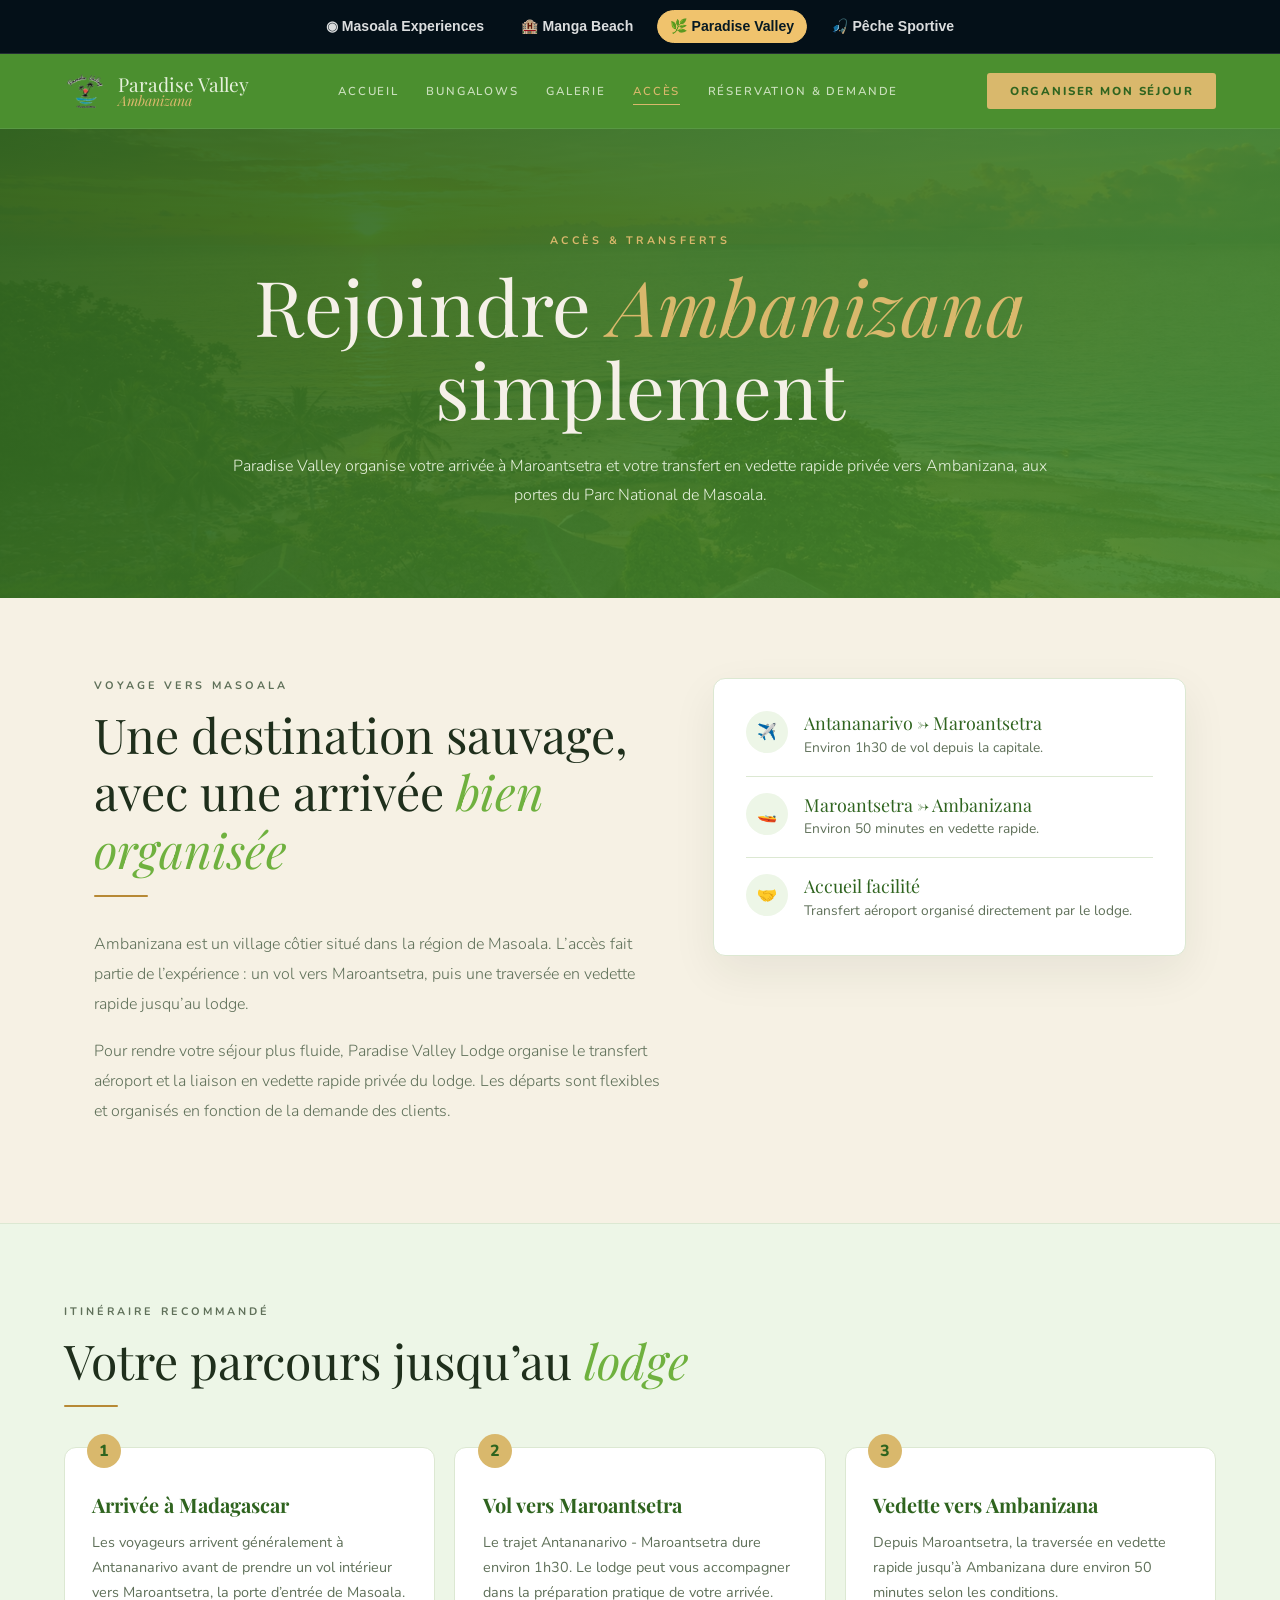
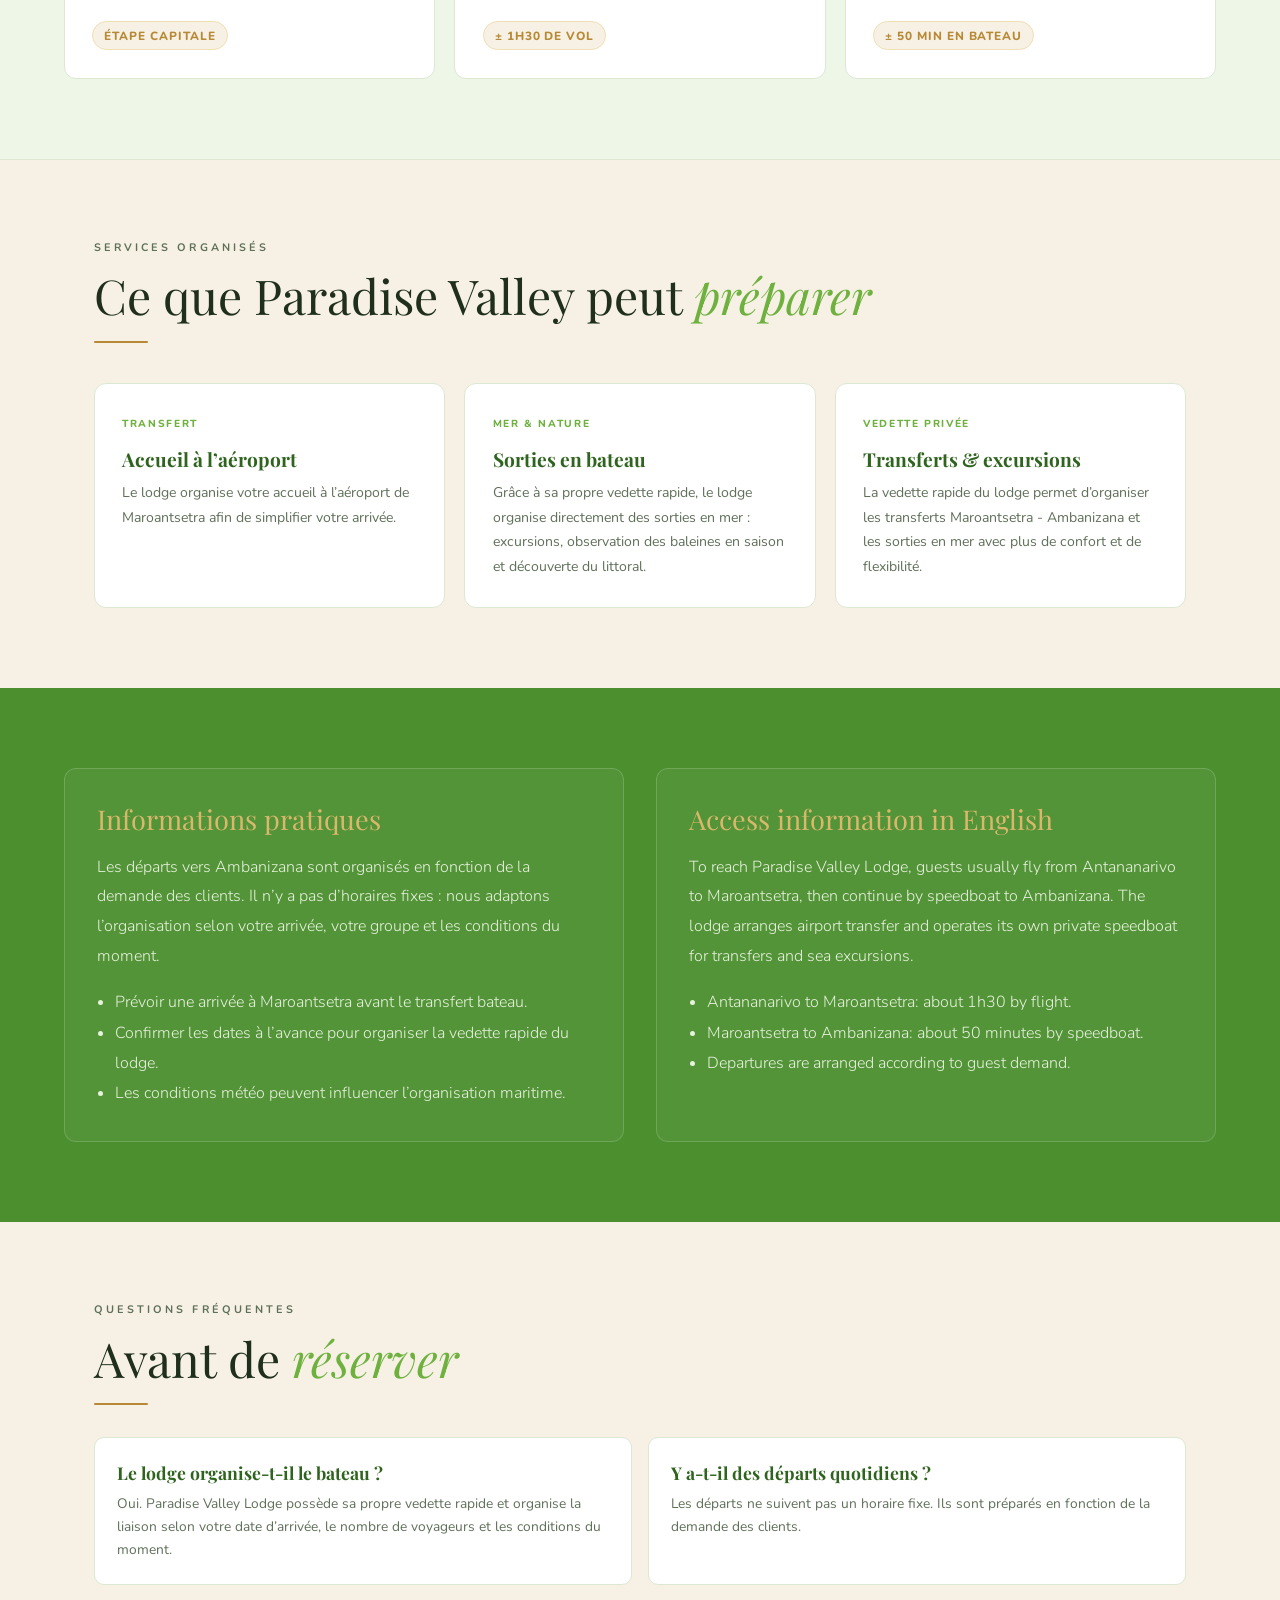
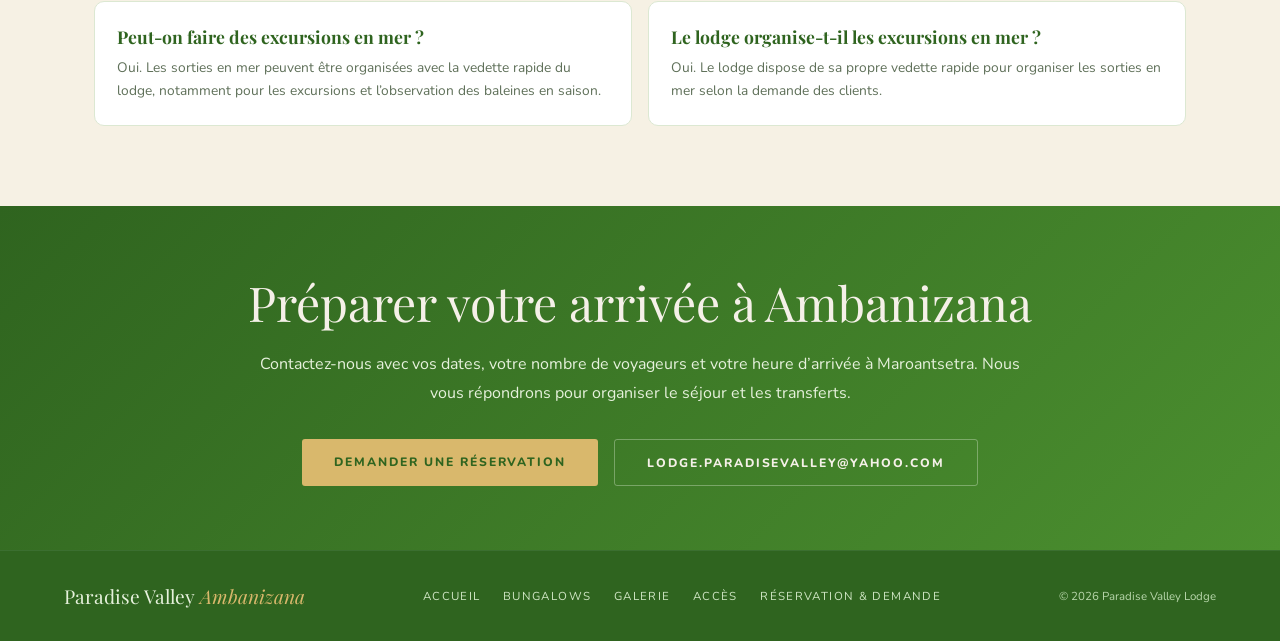
==== acces.html @ 8183e3a9 "Add files via upload" ====
<!DOCTYPE html> <html lang="fr"> <head> <meta charset="utf-8"/> <meta content="width=device-width, initial-scale=1.0" name="viewport"/> <title>Accès &amp; transferts vers Ambanizana | Paradise Valley Lodge Masoala</title> <meta content="Comment rejoindre Paradise Valley Lodge à Ambanizana : vol Antananarivo-Maroantsetra, transfert aéroport, vedette rapide vers Ambanizana, excursions en mer et conseils de voyage." name="description"/> <meta content="Ambanizana, Masoala, Maroantsetra, transfert bateau, Paradise Valley Lodge, éco-lodge Madagascar, accès Masoala" name="keywords"/> <meta content="Accès &amp; transferts vers Ambanizana | Paradise Valley Lodge" property="og:title"/> <meta content="Toutes les informations pratiques pour rejoindre notre éco-lodge premium à Ambanizana, au cœur de la région de Masoala." property="og:description"/> <meta content="website" property="og:type"/> <link href="https://paradise-valley-lodge.vercel.app/acces.html" rel="canonical"/> <link href="https://fonts.googleapis.com/css2?family=Playfair+Display:ital,wght@0,400;0,700;1,400&amp;family=Nunito:wght@300;400;600;700&amp;display=swap" rel="stylesheet"/> <style>*,*::before,*::after{margin:0;padding:0;box-sizing:border-box}:root{--ocean:#4b8f2f;--ocean-mid:#6fb13f;--ocean-light:#e6f1dc;--ocean-dark:#2f641f;--sand:#d9b86c;--sand-light:#f6f1e4;--sand-dark:#b78935;--white:#fff;--text:#1f2f1c;--muted:#5f7059;--border:#dce8d2;--light:#edf6e7;--leaf:#73a843}html{scroll-behavior:smooth}body{font-family:'Nunito',sans-serif;background:var(--sand-light);color:var(--text);overflow-x:hidden}a{text-decoration:none;color:inherit}nav{position:sticky;top:0;z-index:100;display:flex;justify-content:space-between;align-items:center;padding:1rem 4rem;background:var(--ocean);border-bottom:1px solid rgba(200,232,240,.1)}.nav-logo{display:flex;align-items:center;gap:.75rem;color:var(--ocean-light)}.nav-logo-mark{width:42px;height:42px;object-fit:contain}.nav-logo-text{display:flex;flex-direction:column;line-height:1.05}.nav-logo-text strong{font-family:'Playfair Display',serif;font-size:1.2rem;font-weight:400}.nav-logo-text span{font-family:'Playfair Display',serif;font-style:italic;font-size:.88rem;color:var(--sand)}.nav-links{display:flex;gap:1.7rem;font-size:.72rem;font-weight:600;letter-spacing:.16em;text-transform:uppercase}.nav-links a{position:relative;padding:.5rem 0;color:rgba(230,241,220,.82);transition:color .2s}.nav-links a::after{content:'';position:absolute;left:0;right:0;bottom:.1rem;height:1px;background:var(--sand);transform:scaleX(0);transition:transform .25s}.nav-links a:hover,.nav-links a.active{color:var(--sand)}.nav-links a:hover::after,.nav-links a.active::after{transform:scaleX(1)}.nav-cta{background:var(--sand);color:var(--ocean-dark);padding:.65rem 1.4rem;font-size:.72rem;letter-spacing:.16em;text-transform:uppercase;font-weight:800;border-radius:3px}.hamburger{display:none;background:none;border:0;width:34px;height:30px;flex-direction:column;justify-content:center;gap:6px;cursor:pointer}.hamburger span{display:block;height:2px;background:var(--sand);border-radius:2px}.mobile-menu{display:none;position:fixed;top:70px;left:0;right:0;background:var(--ocean-dark);z-index:90;padding:1.3rem 1.5rem;border-bottom:1px solid rgba(255,255,255,.1)}.mobile-menu a{display:block;color:var(--ocean-light);padding:.75rem 0;text-transform:uppercase;letter-spacing:.16em;font-size:.75rem}.mobile-menu.open{display:block}.mob-cta{width:100%;background:var(--sand);color:var(--ocean-dark);border:0;padding:.9rem;font-weight:800;text-transform:uppercase;letter-spacing:.16em;margin-top:.5rem}.page-header{background:linear-gradient(135deg,rgba(47,100,31,.95),rgba(75,143,47,.88)),url('assets/images/hero-ambanizana.png') center/cover;padding:6.5rem 4rem 5.5rem;text-align:center;position:relative}.ph-label{font-size:.68rem;letter-spacing:.3em;text-transform:uppercase;color:var(--sand);margin-bottom:1rem;font-weight:700}.ph-title{font-family:'Playfair Display',serif;font-size:clamp(2.6rem,6vw,4.8rem);font-weight:400;color:#f5f0e8;line-height:1.08}.ph-title em{font-style:italic;color:var(--sand)}.ph-sub{max-width:820px;margin:1.4rem auto 0;color:var(--ocean-light);line-height:1.8;font-size:1rem;font-weight:300}.section{padding:5rem 4rem;max-width:1220px;margin:0 auto}.intro-grid{display:grid;grid-template-columns:1.1fr .9fr;gap:2.5rem;align-items:start}.section-label{font-size:.68rem;letter-spacing:.28em;text-transform:uppercase;color:var(--muted);margin-bottom:.8rem;font-weight:700}.section-title{font-family:'Playfair Display',serif;font-size:clamp(2rem,4vw,3rem);font-weight:400;line-height:1.2;margin-bottom:1rem}.section-title em{font-style:italic;color:var(--ocean-mid)}.sand-line{width:54px;height:2px;background:var(--sand-dark);margin:0 0 2rem;border-radius:1px}.lead{font-size:1rem;line-height:1.9;color:var(--muted);font-weight:300;margin-bottom:1rem}.highlight-card{background:#fff;border:1px solid var(--border);border-radius:12px;padding:2rem;box-shadow:0 16px 45px rgba(31,47,28,.07)}.quick-list{display:grid;gap:1rem}.quick-item{display:flex;gap:1rem;align-items:flex-start;border-bottom:1px solid var(--border);padding-bottom:1rem}.quick-item:last-child{border-bottom:0;padding-bottom:0}.quick-icon{width:42px;height:42px;border-radius:50%;background:var(--light);display:flex;align-items:center;justify-content:center;flex-shrink:0}.quick-title{font-family:'Playfair Display',serif;font-size:1.12rem;color:var(--ocean-dark);margin-bottom:.18rem}.quick-text{font-size:.86rem;color:var(--muted);line-height:1.65}.journey{background:var(--light);border-top:1px solid var(--border);border-bottom:1px solid var(--border);max-width:none}.journey-inner{max-width:1220px;margin:0 auto}.steps{display:grid;grid-template-columns:repeat(3,1fr);gap:1.2rem;margin-top:2.5rem}.step-card{background:#fff;border:1px solid var(--border);border-radius:12px;padding:1.7rem;position:relative}.step-num{position:absolute;top:-14px;left:1.4rem;background:var(--sand);color:var(--ocean-dark);width:34px;height:34px;border-radius:50%;display:flex;align-items:center;justify-content:center;font-weight:800}.step-card h3{font-family:'Playfair Display',serif;color:var(--ocean-dark);font-size:1.25rem;margin:1rem 0 .7rem}.step-card p{color:var(--muted);font-size:.9rem;line-height:1.75}.duration{display:inline-block;margin-top:1rem;background:var(--sand-light);border:1px solid var(--gold-soft,#f0dfb2);color:var(--sand-dark);padding:.35rem .7rem;border-radius:999px;font-weight:800;font-size:.74rem;text-transform:uppercase;letter-spacing:.08em}.service-grid{display:grid;grid-template-columns:repeat(3,1fr);gap:1.2rem;margin-top:2.5rem}.service-card{background:#fff;border:1px solid var(--border);border-radius:12px;padding:1.7rem}.service-card h3{font-family:'Playfair Display',serif;color:var(--ocean-dark);font-size:1.2rem;margin-bottom:.6rem}.service-card p{font-size:.88rem;color:var(--muted);line-height:1.75}.tag{display:inline-block;margin-bottom:.9rem;font-size:.64rem;letter-spacing:.16em;text-transform:uppercase;color:var(--ocean-mid);font-weight:800}.bilingual{background:var(--ocean);color:#f5f0e8;max-width:none}.bilingual-inner{max-width:1220px;margin:0 auto;display:grid;grid-template-columns:1fr 1fr;gap:2rem}.lang-card{border:1px solid rgba(230,241,220,.18);background:rgba(255,255,255,.05);border-radius:12px;padding:2rem}.lang-card h2{font-family:'Playfair Display',serif;font-size:1.7rem;font-weight:400;margin-bottom:1rem;color:var(--sand)}.lang-card p{color:var(--ocean-light);line-height:1.85;margin-bottom:1rem;font-weight:300}.lang-card ul{padding-left:1.1rem;color:var(--ocean-light);line-height:1.9;font-weight:300}.faq{display:grid;grid-template-columns:1fr 1fr;gap:1rem;margin-top:2rem}.faq-item{background:#fff;border:1px solid var(--border);border-radius:10px;padding:1.4rem}.faq-item h3{font-family:'Playfair Display',serif;color:var(--ocean-dark);font-size:1.1rem;margin-bottom:.5rem}.faq-item p{font-size:.86rem;color:var(--muted);line-height:1.7}.cta-strip{background:linear-gradient(135deg,var(--ocean-dark),var(--ocean));padding:4rem;text-align:center;color:#f5f0e8}.cta-title{font-family:'Playfair Display',serif;font-size:clamp(2rem,4vw,3rem);font-weight:400;margin-bottom:1rem}.cta-text{max-width:760px;margin:0 auto 2rem;color:var(--ocean-light);line-height:1.8}.cta-actions{display:flex;justify-content:center;gap:1rem;flex-wrap:wrap}.btn-primary{display:inline-block;background:var(--sand);color:var(--ocean-dark);padding:.9rem 2rem;border-radius:3px;text-transform:uppercase;letter-spacing:.16em;font-size:.76rem;font-weight:800}.btn-outline{display:inline-block;border:1px solid rgba(230,241,220,.35);color:#f5f0e8;padding:.9rem 2rem;border-radius:3px;text-transform:uppercase;letter-spacing:.16em;font-size:.76rem;font-weight:800}.btn-outline:hover{border-color:var(--sand);color:var(--sand)}footer{background:var(--ocean-dark);color:#f5f0e8;padding:2rem 4rem;display:flex;justify-content:space-between;align-items:center;flex-wrap:wrap;gap:1rem;border-top:1px solid rgba(200,232,240,.08)}.ft-logo{font-family:'Playfair Display',serif;font-size:1.2rem;color:var(--ocean-light)}.ft-logo span{font-style:italic;color:var(--sand)}.ft-links{display:flex;gap:1.4rem;font-size:.72rem;letter-spacing:.12em;text-transform:uppercase;flex-wrap:wrap}.ft-links a{color:#d0e6c4;transition:color .2s}.ft-links a:hover{color:var(--sand)}.ft-copy{font-size:.72rem;color:#b9d7ac}@media(max-width:950px){nav{padding:1rem 1.5rem}.nav-links,.nav-cta{display:none}.hamburger{display:flex}.section{padding:3.5rem 1.5rem}.intro-grid,.steps,.service-grid,.bilingual-inner,.faq{grid-template-columns:1fr}.page-header{padding:4.5rem 1.5rem}.cta-strip{padding:3rem 1.5rem}footer{padding:2rem 1.5rem}.ft-links{gap:1rem}}.ecosystem-nav{position:relative;z-index:9999;display:flex;justify-content:center;align-items:center;gap:.65rem;flex-wrap:wrap;padding:.62rem 1rem;background:#041018;color:#fff;font-family:Arial,sans-serif;font-size:.88rem;line-height:1.2;border-bottom:1px solid rgba(255,255,255,.12)}.ecosystem-nav a{display:inline-flex;align-items:center;gap:.35rem;padding:.45rem .75rem;border-radius:999px;color:rgba(255,255,255,.86);text-decoration:none;font-weight:800;border:1px solid transparent;transition:.2s}.ecosystem-nav a:hover{background:rgba(255,255,255,.10);color:#fff}.ecosystem-nav a.active{background:#f0c36d;color:#061923;border-color:#f0c36d}@media(max-width:720px){.ecosystem-nav{justify-content:flex-start;overflow-x:auto;flex-wrap:nowrap;padding:.58rem .8rem}.ecosystem-nav a{white-space:nowrap;font-size:.82rem}}html{scroll-padding-top:0!important}body{padding-top:0!important}nav{top:0!important}.mobile-menu{top:0!important}</style> <!-- Google tag (gtag.js) -->
<script async src="https://www.googletagmanager.com/gtag/js?id=G-XXXXXXXXXX"></script>
<script>window.dataLayer=window.dataLayer||[];function gtag(){dataLayer.push(arguments);}gtag('js',new Date());gtag('config','G-XXXXXXXXXX');</script>
</head> <body> <div class="ecosystem-nav" aria-label="Navigation écosystème Masoala"> <a href="https://masoala-experiences.vercel.app/">◉ Masoala Experiences</a> <a href="https://manga-beach-hotel.vercel.app/">🏨 Manga Beach</a> <a href="https://paradise-valley-lodge.vercel.app/" class="active">🌿 Paradise Valley</a> <a href="https://peche-sportive-masoala.vercel.app/">🎣 Pêche Sportive</a> </div> <nav> <a aria-label="Paradise Valley accueil" class="nav-logo" href="index.html"><img alt="Logo Paradise Valley" class="nav-logo-mark" src="assets/paradise-valley-logo.png"/><span class="nav-logo-text"><strong>Paradise Valley</strong><span>Ambanizana</span></span></a> <div aria-label="Navigation principale" class="nav-links"> <a href="index.html">Accueil</a> <a href="chambres.html">Bungalows</a> <a href="galerie.html">Galerie</a> <a class="active" href="acces.html">Accès</a> <a href="reservation.html">Réservation &amp; Demande</a> </div> <a class="nav-cta" href="reservation.html">Organiser mon séjour</a> <button aria-expanded="false" aria-label="Menu" class="hamburger" id="hamburger"><span></span><span></span><span></span></button> </nav> <div class="mobile-menu" id="mobile-menu"> <a href="index.html">Accueil</a> <a href="chambres.html">Bungalows</a> <a href="galerie.html">Galerie</a> <a href="acces.html">Accès</a> <a href="reservation.html">Réservation &amp; Demande</a> <a href="reservation.html"><button class="mob-cta">Organiser mon séjour</button></a> </div> <header class="page-header"> <div class="ph-label">Accès &amp; transferts</div> <h1 class="ph-title">Rejoindre <em>Ambanizana</em><br/>simplement</h1> <p class="ph-sub">Paradise Valley organise votre arrivée à Maroantsetra et votre transfert en vedette rapide privée vers Ambanizana, aux portes du Parc National de Masoala.</p> </header> <section class="section"> <div class="intro-grid"> <div> <div class="section-label">Voyage vers Masoala</div> <h2 class="section-title">Une destination sauvage, avec une arrivée <em>bien organisée</em></h2> <div class="sand-line"></div> <p class="lead">Ambanizana est un village côtier situé dans la région de Masoala. L’accès fait partie de l’expérience : un vol vers Maroantsetra, puis une traversée en vedette rapide jusqu’au lodge.</p> <p class="lead">Pour rendre votre séjour plus fluide, Paradise Valley Lodge organise le transfert aéroport et la liaison en vedette rapide privée du lodge. Les départs sont flexibles et organisés en fonction de la demande des clients.</p> </div> <aside class="highlight-card"> <div class="quick-list"> <div class="quick-item"><div class="quick-icon">✈️</div><div><div class="quick-title">Antananarivo → Maroantsetra</div><div class="quick-text">Environ 1h30 de vol depuis la capitale.</div></div></div> <div class="quick-item"><div class="quick-icon">🚤</div><div><div class="quick-title">Maroantsetra → Ambanizana</div><div class="quick-text">Environ 50 minutes en vedette rapide.</div></div></div> <div class="quick-item"><div class="quick-icon">🤝</div><div><div class="quick-title">Accueil facilité</div><div class="quick-text">Transfert aéroport organisé directement par le lodge.</div></div></div> </div> </aside> </div> </section> <section class="section journey"> <div class="journey-inner"> <div class="section-label">Itinéraire recommandé</div> <h2 class="section-title">Votre parcours jusqu’au <em>lodge</em></h2> <div class="sand-line"></div> <div class="steps"> <article class="step-card"><div class="step-num">1</div><h3>Arrivée à Madagascar</h3><p>Les voyageurs arrivent généralement à Antananarivo avant de prendre un vol intérieur vers Maroantsetra, la porte d’entrée de Masoala.</p><span class="duration">Étape capitale</span></article> <article class="step-card"><div class="step-num">2</div><h3>Vol vers Maroantsetra</h3><p>Le trajet Antananarivo - Maroantsetra dure environ 1h30. Le lodge peut vous accompagner dans la préparation pratique de votre arrivée.</p><span class="duration">± 1h30 de vol</span></article> <article class="step-card"><div class="step-num">3</div><h3>Vedette vers Ambanizana</h3><p>Depuis Maroantsetra, la traversée en vedette rapide jusqu’à Ambanizana dure environ 50 minutes selon les conditions.</p><span class="duration">± 50 min en bateau</span></article> </div> </div> </section> <section class="section"> <div class="section-label">Services organisés</div> <h2 class="section-title">Ce que Paradise Valley peut <em>préparer</em></h2> <div class="sand-line"></div> <div class="service-grid"> <article class="service-card"><span class="tag">Transfert</span><h3>Accueil à l’aéroport</h3><p>Le lodge organise votre accueil à l’aéroport de Maroantsetra afin de simplifier votre arrivée.</p></article> <article class="service-card"><span class="tag">Mer &amp; nature</span><h3>Sorties en bateau</h3><p>Grâce à sa propre vedette rapide, le lodge organise directement des sorties en mer : excursions, observation des baleines en saison et découverte du littoral.</p></article> <article class="service-card"><span class="tag">Vedette privée</span><h3>Transferts &amp; excursions</h3><p>La vedette rapide du lodge permet d’organiser les transferts Maroantsetra - Ambanizana et les sorties en mer avec plus de confort et de flexibilité.</p></article> </div> </section> <section class="section bilingual"> <div class="bilingual-inner"> <div class="lang-card"> <h2>Informations pratiques</h2> <p>Les départs vers Ambanizana sont organisés en fonction de la demande des clients. Il n’y a pas d’horaires fixes : nous adaptons l’organisation selon votre arrivée, votre groupe et les conditions du moment.</p> <ul><li>Prévoir une arrivée à Maroantsetra avant le transfert bateau.</li><li>Confirmer les dates à l’avance pour organiser la vedette rapide du lodge.</li><li>Les conditions météo peuvent influencer l’organisation maritime.</li></ul> </div> <div class="lang-card" lang="en"> <h2>Access information in English</h2> <p>To reach Paradise Valley Lodge, guests usually fly from Antananarivo to Maroantsetra, then continue by speedboat to Ambanizana. The lodge arranges airport transfer and operates its own private speedboat for transfers and sea excursions.</p> <ul><li>Antananarivo to Maroantsetra: about 1h30 by flight.</li><li>Maroantsetra to Ambanizana: about 50 minutes by speedboat.</li><li>Departures are arranged according to guest demand.</li></ul> </div> </div> </section> <section class="section"> <div class="section-label">Questions fréquentes</div> <h2 class="section-title">Avant de <em>réserver</em></h2> <div class="sand-line"></div> <div class="faq"> <article class="faq-item"><h3>Le lodge organise-t-il le bateau ?</h3><p>Oui. Paradise Valley Lodge possède sa propre vedette rapide et organise la liaison selon votre date d’arrivée, le nombre de voyageurs et les conditions du moment.</p></article> <article class="faq-item"><h3>Y a-t-il des départs quotidiens ?</h3><p>Les départs ne suivent pas un horaire fixe. Ils sont préparés en fonction de la demande des clients.</p></article> <article class="faq-item"><h3>Peut-on faire des excursions en mer ?</h3><p>Oui. Les sorties en mer peuvent être organisées avec la vedette rapide du lodge, notamment pour les excursions et l’observation des baleines en saison.</p></article> <article class="faq-item"><h3>Le lodge organise-t-il les excursions en mer ?</h3><p>Oui. Le lodge dispose de sa propre vedette rapide pour organiser les sorties en mer selon la demande des clients.</p></article> </div> </section> <section class="cta-strip"> <h2 class="cta-title">Préparer votre arrivée à Ambanizana</h2> <p class="cta-text">Contactez-nous avec vos dates, votre nombre de voyageurs et votre heure d’arrivée à Maroantsetra. Nous vous répondrons pour organiser le séjour et les transferts.</p> <div class="cta-actions"><a class="btn-primary" href="reservation.html">Demander une réservation</a><a class="btn-outline" href="mailto:lodge.paradisevalley@yahoo.com">lodge.paradisevalley@yahoo.com</a></div> </section> <footer> <div class="ft-logo">Paradise Valley <span>Ambanizana</span></div> <div class="ft-links"><a href="index.html">Accueil</a><a href="chambres.html">Bungalows</a><a href="galerie.html">Galerie</a><a href="acces.html">Accès</a><a href="reservation.html">Réservation &amp; Demande</a></div> <div class="ft-copy">© 2026 Paradise Valley Lodge</div> </footer> <script>
const hamburger=document.getElementById('hamburger');
const mobileMenu=document.getElementById('mobile-menu');
if(hamburger&&mobileMenu){hamburger.addEventListener('click',()=>{mobileMenu.classList.toggle('open');hamburger.setAttribute('aria-expanded',mobileMenu.classList.contains('open'))})}
</script> </body> </html>
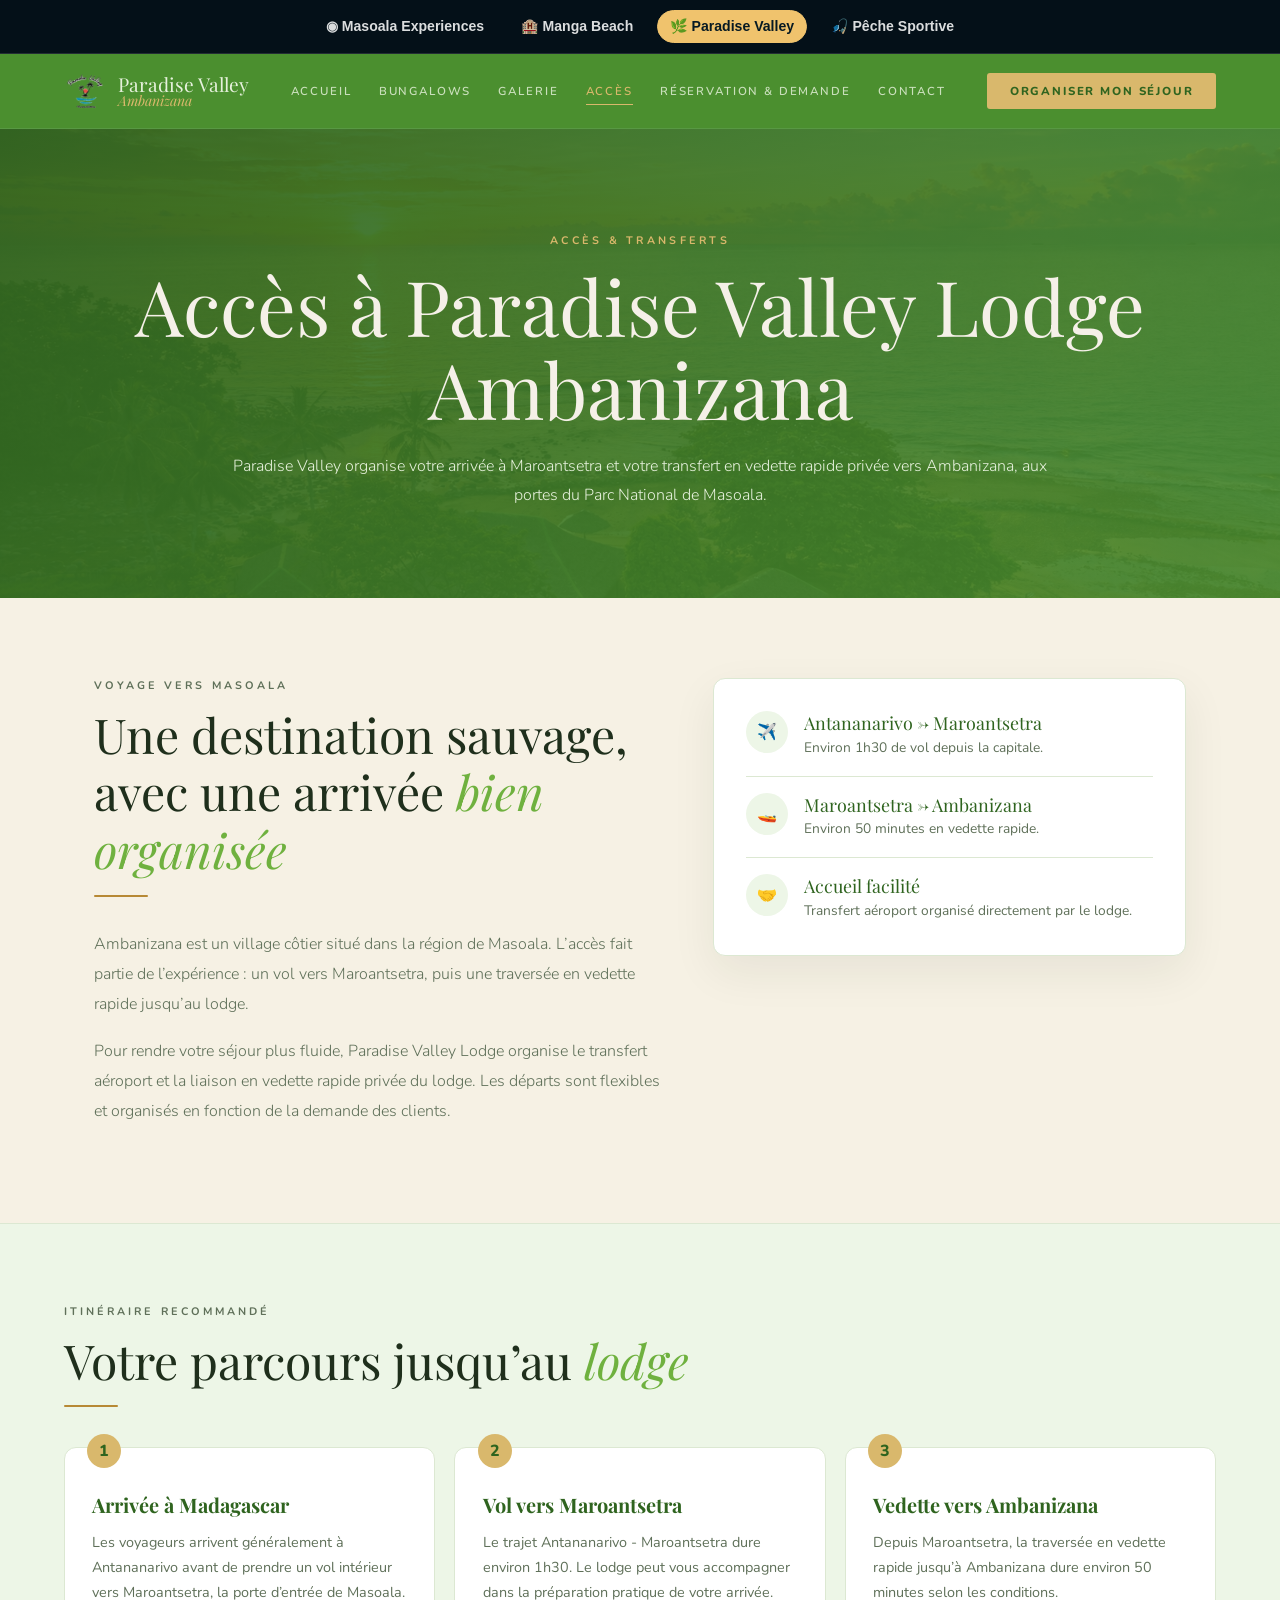
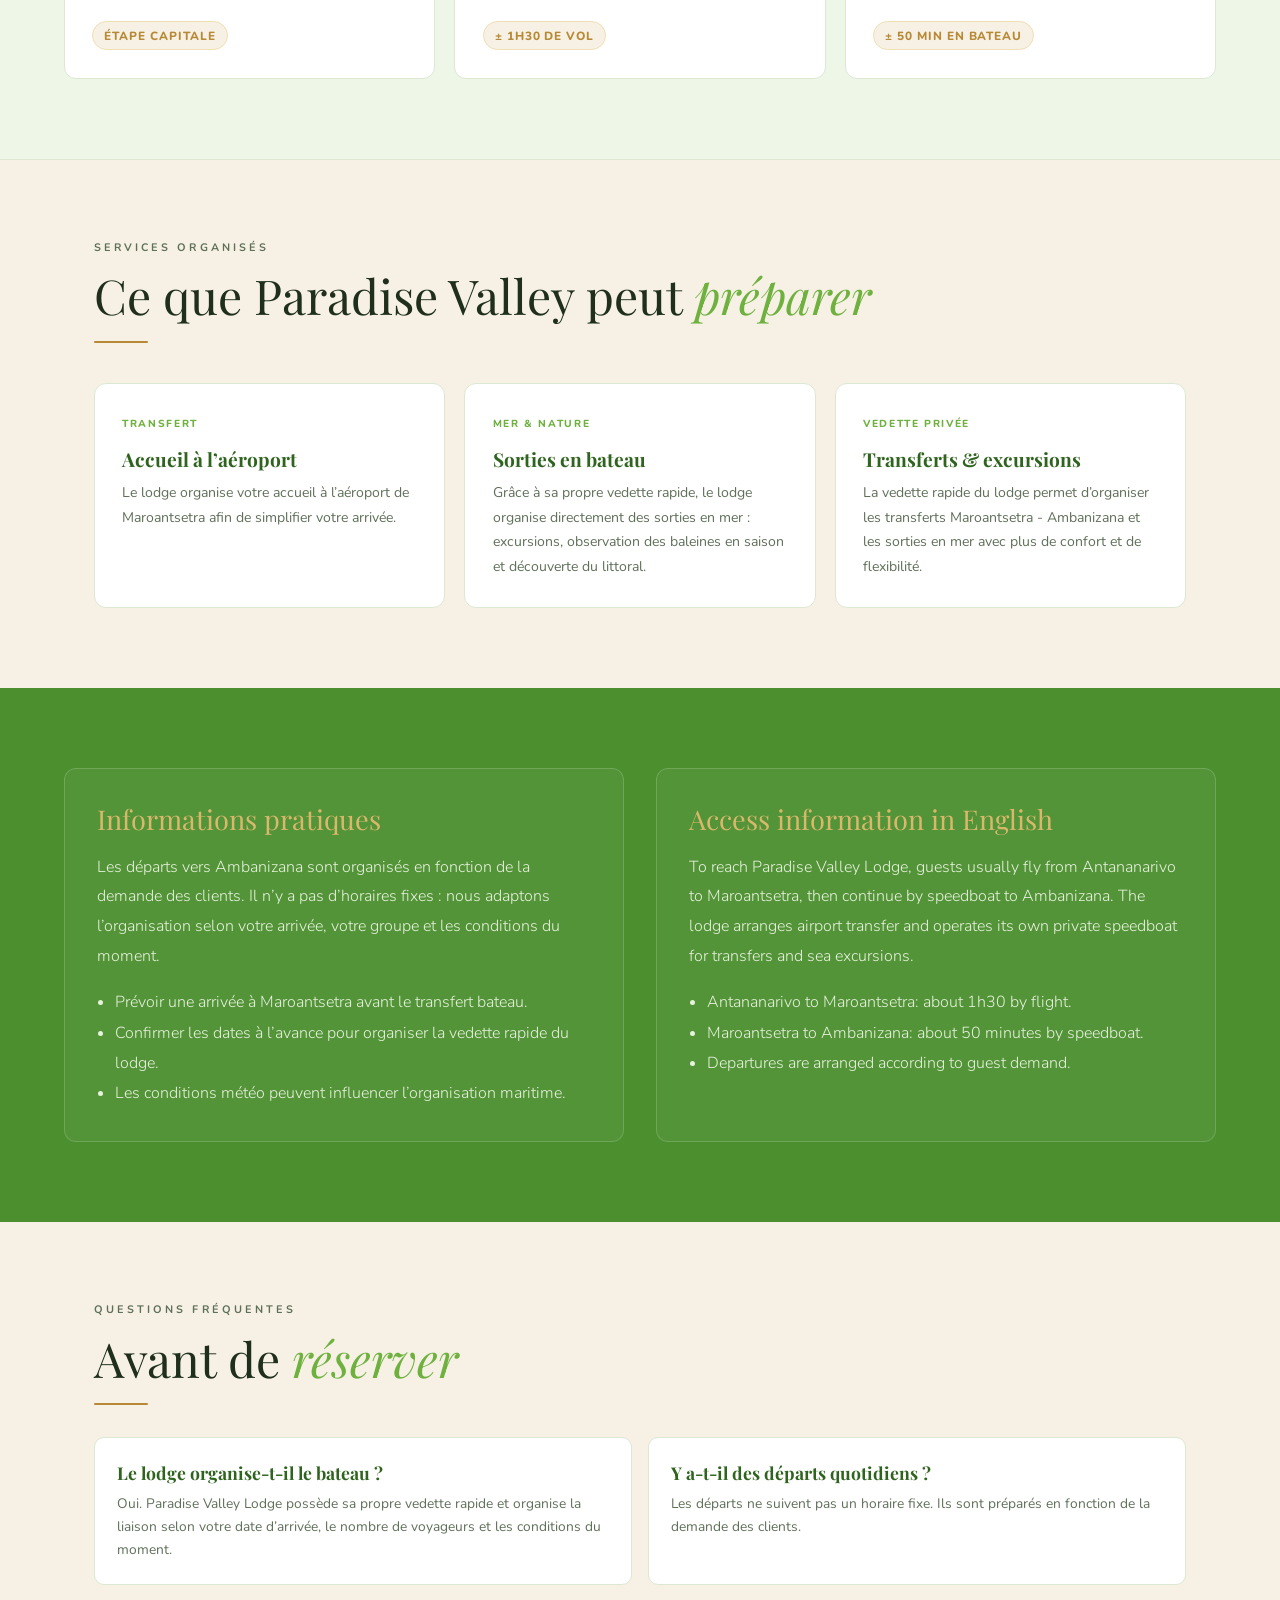
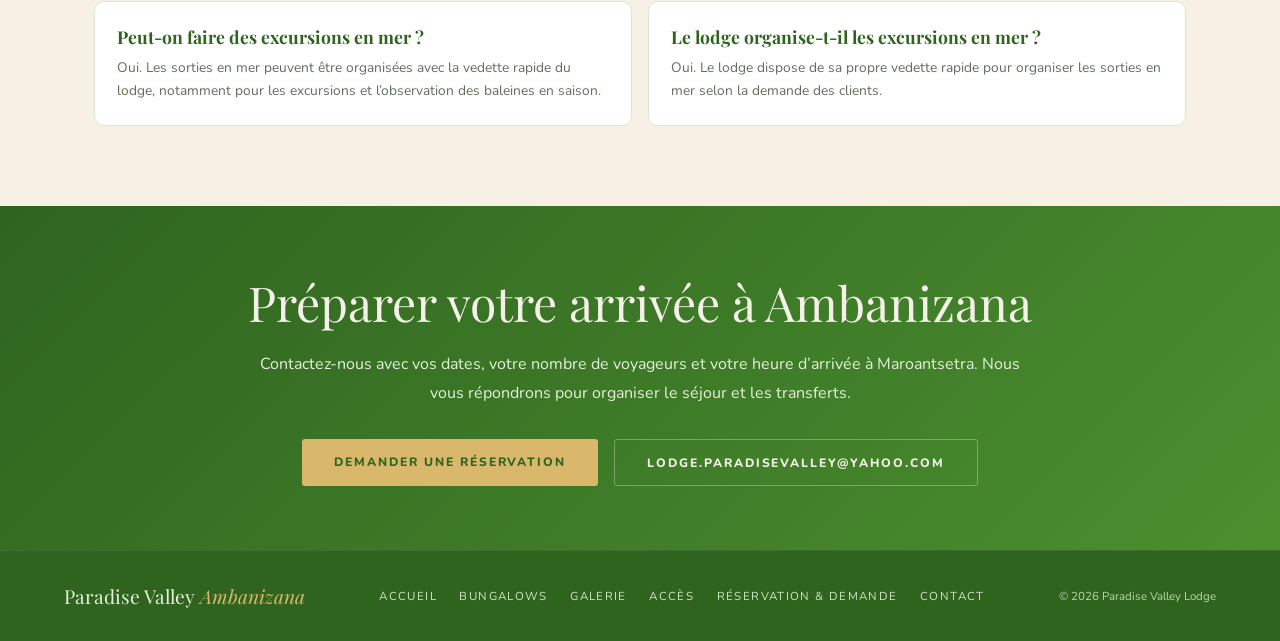
==== commit 570cbd29: "Add files via upload" ====
--- a/acces.html
+++ b/acces.html
@@ -1,7 +1,32 @@
-<!DOCTYPE html> <html lang="fr"> <head> <meta charset="utf-8"/> <meta content="width=device-width, initial-scale=1.0" name="viewport"/> <title>Accès &amp; transferts vers Ambanizana | Paradise Valley Lodge Masoala</title> <meta content="Comment rejoindre Paradise Valley Lodge à Ambanizana : vol Antananarivo-Maroantsetra, transfert aéroport, vedette rapide vers Ambanizana, excursions en mer et conseils de voyage." name="description"/> <meta content="Ambanizana, Masoala, Maroantsetra, transfert bateau, Paradise Valley Lodge, éco-lodge Madagascar, accès Masoala" name="keywords"/> <meta content="Accès &amp; transferts vers Ambanizana | Paradise Valley Lodge" property="og:title"/> <meta content="Toutes les informations pratiques pour rejoindre notre éco-lodge premium à Ambanizana, au cœur de la région de Masoala." property="og:description"/> <meta content="website" property="og:type"/> <link href="https://paradise-valley-lodge.vercel.app/acces.html" rel="canonical"/> <link href="https://fonts.googleapis.com/css2?family=Playfair+Display:ital,wght@0,400;0,700;1,400&amp;family=Nunito:wght@300;400;600;700&amp;display=swap" rel="stylesheet"/> <style>*,*::before,*::after{margin:0;padding:0;box-sizing:border-box}:root{--ocean:#4b8f2f;--ocean-mid:#6fb13f;--ocean-light:#e6f1dc;--ocean-dark:#2f641f;--sand:#d9b86c;--sand-light:#f6f1e4;--sand-dark:#b78935;--white:#fff;--text:#1f2f1c;--muted:#5f7059;--border:#dce8d2;--light:#edf6e7;--leaf:#73a843}html{scroll-behavior:smooth}body{font-family:'Nunito',sans-serif;background:var(--sand-light);color:var(--text);overflow-x:hidden}a{text-decoration:none;color:inherit}nav{position:sticky;top:0;z-index:100;display:flex;justify-content:space-between;align-items:center;padding:1rem 4rem;background:var(--ocean);border-bottom:1px solid rgba(200,232,240,.1)}.nav-logo{display:flex;align-items:center;gap:.75rem;color:var(--ocean-light)}.nav-logo-mark{width:42px;height:42px;object-fit:contain}.nav-logo-text{display:flex;flex-direction:column;line-height:1.05}.nav-logo-text strong{font-family:'Playfair Display',serif;font-size:1.2rem;font-weight:400}.nav-logo-text span{font-family:'Playfair Display',serif;font-style:italic;font-size:.88rem;color:var(--sand)}.nav-links{display:flex;gap:1.7rem;font-size:.72rem;font-weight:600;letter-spacing:.16em;text-transform:uppercase}.nav-links a{position:relative;padding:.5rem 0;color:rgba(230,241,220,.82);transition:color .2s}.nav-links a::after{content:'';position:absolute;left:0;right:0;bottom:.1rem;height:1px;background:var(--sand);transform:scaleX(0);transition:transform .25s}.nav-links a:hover,.nav-links a.active{color:var(--sand)}.nav-links a:hover::after,.nav-links a.active::after{transform:scaleX(1)}.nav-cta{background:var(--sand);color:var(--ocean-dark);padding:.65rem 1.4rem;font-size:.72rem;letter-spacing:.16em;text-transform:uppercase;font-weight:800;border-radius:3px}.hamburger{display:none;background:none;border:0;width:34px;height:30px;flex-direction:column;justify-content:center;gap:6px;cursor:pointer}.hamburger span{display:block;height:2px;background:var(--sand);border-radius:2px}.mobile-menu{display:none;position:fixed;top:70px;left:0;right:0;background:var(--ocean-dark);z-index:90;padding:1.3rem 1.5rem;border-bottom:1px solid rgba(255,255,255,.1)}.mobile-menu a{display:block;color:var(--ocean-light);padding:.75rem 0;text-transform:uppercase;letter-spacing:.16em;font-size:.75rem}.mobile-menu.open{display:block}.mob-cta{width:100%;background:var(--sand);color:var(--ocean-dark);border:0;padding:.9rem;font-weight:800;text-transform:uppercase;letter-spacing:.16em;margin-top:.5rem}.page-header{background:linear-gradient(135deg,rgba(47,100,31,.95),rgba(75,143,47,.88)),url('assets/images/hero-ambanizana.png') center/cover;padding:6.5rem 4rem 5.5rem;text-align:center;position:relative}.ph-label{font-size:.68rem;letter-spacing:.3em;text-transform:uppercase;color:var(--sand);margin-bottom:1rem;font-weight:700}.ph-title{font-family:'Playfair Display',serif;font-size:clamp(2.6rem,6vw,4.8rem);font-weight:400;color:#f5f0e8;line-height:1.08}.ph-title em{font-style:italic;color:var(--sand)}.ph-sub{max-width:820px;margin:1.4rem auto 0;color:var(--ocean-light);line-height:1.8;font-size:1rem;font-weight:300}.section{padding:5rem 4rem;max-width:1220px;margin:0 auto}.intro-grid{display:grid;grid-template-columns:1.1fr .9fr;gap:2.5rem;align-items:start}.section-label{font-size:.68rem;letter-spacing:.28em;text-transform:uppercase;color:var(--muted);margin-bottom:.8rem;font-weight:700}.section-title{font-family:'Playfair Display',serif;font-size:clamp(2rem,4vw,3rem);font-weight:400;line-height:1.2;margin-bottom:1rem}.section-title em{font-style:italic;color:var(--ocean-mid)}.sand-line{width:54px;height:2px;background:var(--sand-dark);margin:0 0 2rem;border-radius:1px}.lead{font-size:1rem;line-height:1.9;color:var(--muted);font-weight:300;margin-bottom:1rem}.highlight-card{background:#fff;border:1px solid var(--border);border-radius:12px;padding:2rem;box-shadow:0 16px 45px rgba(31,47,28,.07)}.quick-list{display:grid;gap:1rem}.quick-item{display:flex;gap:1rem;align-items:flex-start;border-bottom:1px solid var(--border);padding-bottom:1rem}.quick-item:last-child{border-bottom:0;padding-bottom:0}.quick-icon{width:42px;height:42px;border-radius:50%;background:var(--light);display:flex;align-items:center;justify-content:center;flex-shrink:0}.quick-title{font-family:'Playfair Display',serif;font-size:1.12rem;color:var(--ocean-dark);margin-bottom:.18rem}.quick-text{font-size:.86rem;color:var(--muted);line-height:1.65}.journey{background:var(--light);border-top:1px solid var(--border);border-bottom:1px solid var(--border);max-width:none}.journey-inner{max-width:1220px;margin:0 auto}.steps{display:grid;grid-template-columns:repeat(3,1fr);gap:1.2rem;margin-top:2.5rem}.step-card{background:#fff;border:1px solid var(--border);border-radius:12px;padding:1.7rem;position:relative}.step-num{position:absolute;top:-14px;left:1.4rem;background:var(--sand);color:var(--ocean-dark);width:34px;height:34px;border-radius:50%;display:flex;align-items:center;justify-content:center;font-weight:800}.step-card h3{font-family:'Playfair Display',serif;color:var(--ocean-dark);font-size:1.25rem;margin:1rem 0 .7rem}.step-card p{color:var(--muted);font-size:.9rem;line-height:1.75}.duration{display:inline-block;margin-top:1rem;background:var(--sand-light);border:1px solid var(--gold-soft,#f0dfb2);color:var(--sand-dark);padding:.35rem .7rem;border-radius:999px;font-weight:800;font-size:.74rem;text-transform:uppercase;letter-spacing:.08em}.service-grid{display:grid;grid-template-columns:repeat(3,1fr);gap:1.2rem;margin-top:2.5rem}.service-card{background:#fff;border:1px solid var(--border);border-radius:12px;padding:1.7rem}.service-card h3{font-family:'Playfair Display',serif;color:var(--ocean-dark);font-size:1.2rem;margin-bottom:.6rem}.service-card p{font-size:.88rem;color:var(--muted);line-height:1.75}.tag{display:inline-block;margin-bottom:.9rem;font-size:.64rem;letter-spacing:.16em;text-transform:uppercase;color:var(--ocean-mid);font-weight:800}.bilingual{background:var(--ocean);color:#f5f0e8;max-width:none}.bilingual-inner{max-width:1220px;margin:0 auto;display:grid;grid-template-columns:1fr 1fr;gap:2rem}.lang-card{border:1px solid rgba(230,241,220,.18);background:rgba(255,255,255,.05);border-radius:12px;padding:2rem}.lang-card h2{font-family:'Playfair Display',serif;font-size:1.7rem;font-weight:400;margin-bottom:1rem;color:var(--sand)}.lang-card p{color:var(--ocean-light);line-height:1.85;margin-bottom:1rem;font-weight:300}.lang-card ul{padding-left:1.1rem;color:var(--ocean-light);line-height:1.9;font-weight:300}.faq{display:grid;grid-template-columns:1fr 1fr;gap:1rem;margin-top:2rem}.faq-item{background:#fff;border:1px solid var(--border);border-radius:10px;padding:1.4rem}.faq-item h3{font-family:'Playfair Display',serif;color:var(--ocean-dark);font-size:1.1rem;margin-bottom:.5rem}.faq-item p{font-size:.86rem;color:var(--muted);line-height:1.7}.cta-strip{background:linear-gradient(135deg,var(--ocean-dark),var(--ocean));padding:4rem;text-align:center;color:#f5f0e8}.cta-title{font-family:'Playfair Display',serif;font-size:clamp(2rem,4vw,3rem);font-weight:400;margin-bottom:1rem}.cta-text{max-width:760px;margin:0 auto 2rem;color:var(--ocean-light);line-height:1.8}.cta-actions{display:flex;justify-content:center;gap:1rem;flex-wrap:wrap}.btn-primary{display:inline-block;background:var(--sand);color:var(--ocean-dark);padding:.9rem 2rem;border-radius:3px;text-transform:uppercase;letter-spacing:.16em;font-size:.76rem;font-weight:800}.btn-outline{display:inline-block;border:1px solid rgba(230,241,220,.35);color:#f5f0e8;padding:.9rem 2rem;border-radius:3px;text-transform:uppercase;letter-spacing:.16em;font-size:.76rem;font-weight:800}.btn-outline:hover{border-color:var(--sand);color:var(--sand)}footer{background:var(--ocean-dark);color:#f5f0e8;padding:2rem 4rem;display:flex;justify-content:space-between;align-items:center;flex-wrap:wrap;gap:1rem;border-top:1px solid rgba(200,232,240,.08)}.ft-logo{font-family:'Playfair Display',serif;font-size:1.2rem;color:var(--ocean-light)}.ft-logo span{font-style:italic;color:var(--sand)}.ft-links{display:flex;gap:1.4rem;font-size:.72rem;letter-spacing:.12em;text-transform:uppercase;flex-wrap:wrap}.ft-links a{color:#d0e6c4;transition:color .2s}.ft-links a:hover{color:var(--sand)}.ft-copy{font-size:.72rem;color:#b9d7ac}@media(max-width:950px){nav{padding:1rem 1.5rem}.nav-links,.nav-cta{display:none}.hamburger{display:flex}.section{padding:3.5rem 1.5rem}.intro-grid,.steps,.service-grid,.bilingual-inner,.faq{grid-template-columns:1fr}.page-header{padding:4.5rem 1.5rem}.cta-strip{padding:3rem 1.5rem}footer{padding:2rem 1.5rem}.ft-links{gap:1rem}}.ecosystem-nav{position:relative;z-index:9999;display:flex;justify-content:center;align-items:center;gap:.65rem;flex-wrap:wrap;padding:.62rem 1rem;background:#041018;color:#fff;font-family:Arial,sans-serif;font-size:.88rem;line-height:1.2;border-bottom:1px solid rgba(255,255,255,.12)}.ecosystem-nav a{display:inline-flex;align-items:center;gap:.35rem;padding:.45rem .75rem;border-radius:999px;color:rgba(255,255,255,.86);text-decoration:none;font-weight:800;border:1px solid transparent;transition:.2s}.ecosystem-nav a:hover{background:rgba(255,255,255,.10);color:#fff}.ecosystem-nav a.active{background:#f0c36d;color:#061923;border-color:#f0c36d}@media(max-width:720px){.ecosystem-nav{justify-content:flex-start;overflow-x:auto;flex-wrap:nowrap;padding:.58rem .8rem}.ecosystem-nav a{white-space:nowrap;font-size:.82rem}}html{scroll-padding-top:0!important}body{padding-top:0!important}nav{top:0!important}.mobile-menu{top:0!important}</style> <!-- Google tag (gtag.js) -->
-<script async src="https://www.googletagmanager.com/gtag/js?id=G-XXXXXXXXXX"></script>
+<!DOCTYPE html>
+
+<html lang="fr"> <head> <meta charset="utf-8"/> <meta content="width=device-width, initial-scale=1.0" name="viewport"/> <link href="https://fonts.googleapis.com/css2?family=Playfair+Display:ital,wght@0,400;0,700;1,400&amp;family=Nunito:wght@300;400;600;700&amp;display=swap" rel="stylesheet"/> <style>*,*::before,*::after{margin:0;padding:0;box-sizing:border-box}:root{--ocean:#4b8f2f;--ocean-mid:#6fb13f;--ocean-light:#e6f1dc;--ocean-dark:#2f641f;--sand:#d9b86c;--sand-light:#f6f1e4;--sand-dark:#b78935;--white:#fff;--text:#1f2f1c;--muted:#5f7059;--border:#dce8d2;--light:#edf6e7;--leaf:#73a843}html{scroll-behavior:smooth}body{font-family:'Nunito',sans-serif;background:var(--sand-light);color:var(--text);overflow-x:hidden}a{text-decoration:none;color:inherit}nav{position:sticky;top:0;z-index:100;display:flex;justify-content:space-between;align-items:center;padding:1rem 4rem;background:var(--ocean);border-bottom:1px solid rgba(200,232,240,.1)}.nav-logo{display:flex;align-items:center;gap:.75rem;color:var(--ocean-light)}.nav-logo-mark{width:42px;height:42px;object-fit:contain}.nav-logo-text{display:flex;flex-direction:column;line-height:1.05}.nav-logo-text strong{font-family:'Playfair Display',serif;font-size:1.2rem;font-weight:400}.nav-logo-text span{font-family:'Playfair Display',serif;font-style:italic;font-size:.88rem;color:var(--sand)}.nav-links{display:flex;gap:1.7rem;font-size:.72rem;font-weight:600;letter-spacing:.16em;text-transform:uppercase}.nav-links a{position:relative;padding:.5rem 0;color:rgba(230,241,220,.82);transition:color .2s}.nav-links a::after{content:'';position:absolute;left:0;right:0;bottom:.1rem;height:1px;background:var(--sand);transform:scaleX(0);transition:transform .25s}.nav-links a:hover,.nav-links a.active{color:var(--sand)}.nav-links a:hover::after,.nav-links a.active::after{transform:scaleX(1)}.nav-cta{background:var(--sand);color:var(--ocean-dark);padding:.65rem 1.4rem;font-size:.72rem;letter-spacing:.16em;text-transform:uppercase;font-weight:800;border-radius:3px}.hamburger{display:none;background:none;border:0;width:34px;height:30px;flex-direction:column;justify-content:center;gap:6px;cursor:pointer}.hamburger span{display:block;height:2px;background:var(--sand);border-radius:2px}.mobile-menu{display:none;position:fixed;top:70px;left:0;right:0;background:var(--ocean-dark);z-index:90;padding:1.3rem 1.5rem;border-bottom:1px solid rgba(255,255,255,.1)}.mobile-menu a{display:block;color:var(--ocean-light);padding:.75rem 0;text-transform:uppercase;letter-spacing:.16em;font-size:.75rem}.mobile-menu.open{display:block}.mob-cta{width:100%;background:var(--sand);color:var(--ocean-dark);border:0;padding:.9rem;font-weight:800;text-transform:uppercase;letter-spacing:.16em;margin-top:.5rem}.page-header{background:linear-gradient(135deg,rgba(47,100,31,.95),rgba(75,143,47,.88)),url('assets/images/hero-ambanizana.png') center/cover;padding:6.5rem 4rem 5.5rem;text-align:center;position:relative}.ph-label{font-size:.68rem;letter-spacing:.3em;text-transform:uppercase;color:var(--sand);margin-bottom:1rem;font-weight:700}.ph-title{font-family:'Playfair Display',serif;font-size:clamp(2.6rem,6vw,4.8rem);font-weight:400;color:#f5f0e8;line-height:1.08}.ph-title em{font-style:italic;color:var(--sand)}.ph-sub{max-width:820px;margin:1.4rem auto 0;color:var(--ocean-light);line-height:1.8;font-size:1rem;font-weight:300}.section{padding:5rem 4rem;max-width:1220px;margin:0 auto}.intro-grid{display:grid;grid-template-columns:1.1fr .9fr;gap:2.5rem;align-items:start}.section-label{font-size:.68rem;letter-spacing:.28em;text-transform:uppercase;color:var(--muted);margin-bottom:.8rem;font-weight:700}.section-title{font-family:'Playfair Display',serif;font-size:clamp(2rem,4vw,3rem);font-weight:400;line-height:1.2;margin-bottom:1rem}.section-title em{font-style:italic;color:var(--ocean-mid)}.sand-line{width:54px;height:2px;background:var(--sand-dark);margin:0 0 2rem;border-radius:1px}.lead{font-size:1rem;line-height:1.9;color:var(--muted);font-weight:300;margin-bottom:1rem}.highlight-card{background:#fff;border:1px solid var(--border);border-radius:12px;padding:2rem;box-shadow:0 16px 45px rgba(31,47,28,.07)}.quick-list{display:grid;gap:1rem}.quick-item{display:flex;gap:1rem;align-items:flex-start;border-bottom:1px solid var(--border);padding-bottom:1rem}.quick-item:last-child{border-bottom:0;padding-bottom:0}.quick-icon{width:42px;height:42px;border-radius:50%;background:var(--light);display:flex;align-items:center;justify-content:center;flex-shrink:0}.quick-title{font-family:'Playfair Display',serif;font-size:1.12rem;color:var(--ocean-dark);margin-bottom:.18rem}.quick-text{font-size:.86rem;color:var(--muted);line-height:1.65}.journey{background:var(--light);border-top:1px solid var(--border);border-bottom:1px solid var(--border);max-width:none}.journey-inner{max-width:1220px;margin:0 auto}.steps{display:grid;grid-template-columns:repeat(3,1fr);gap:1.2rem;margin-top:2.5rem}.step-card{background:#fff;border:1px solid var(--border);border-radius:12px;padding:1.7rem;position:relative}.step-num{position:absolute;top:-14px;left:1.4rem;background:var(--sand);color:var(--ocean-dark);width:34px;height:34px;border-radius:50%;display:flex;align-items:center;justify-content:center;font-weight:800}.step-card h3{font-family:'Playfair Display',serif;color:var(--ocean-dark);font-size:1.25rem;margin:1rem 0 .7rem}.step-card p{color:var(--muted);font-size:.9rem;line-height:1.75}.duration{display:inline-block;margin-top:1rem;background:var(--sand-light);border:1px solid var(--gold-soft,#f0dfb2);color:var(--sand-dark);padding:.35rem .7rem;border-radius:999px;font-weight:800;font-size:.74rem;text-transform:uppercase;letter-spacing:.08em}.service-grid{display:grid;grid-template-columns:repeat(3,1fr);gap:1.2rem;margin-top:2.5rem}.service-card{background:#fff;border:1px solid var(--border);border-radius:12px;padding:1.7rem}.service-card h3{font-family:'Playfair Display',serif;color:var(--ocean-dark);font-size:1.2rem;margin-bottom:.6rem}.service-card p{font-size:.88rem;color:var(--muted);line-height:1.75}.tag{display:inline-block;margin-bottom:.9rem;font-size:.64rem;letter-spacing:.16em;text-transform:uppercase;color:var(--ocean-mid);font-weight:800}.bilingual{background:var(--ocean);color:#f5f0e8;max-width:none}.bilingual-inner{max-width:1220px;margin:0 auto;display:grid;grid-template-columns:1fr 1fr;gap:2rem}.lang-card{border:1px solid rgba(230,241,220,.18);background:rgba(255,255,255,.05);border-radius:12px;padding:2rem}.lang-card h2{font-family:'Playfair Display',serif;font-size:1.7rem;font-weight:400;margin-bottom:1rem;color:var(--sand)}.lang-card p{color:var(--ocean-light);line-height:1.85;margin-bottom:1rem;font-weight:300}.lang-card ul{padding-left:1.1rem;color:var(--ocean-light);line-height:1.9;font-weight:300}.faq{display:grid;grid-template-columns:1fr 1fr;gap:1rem;margin-top:2rem}.faq-item{background:#fff;border:1px solid var(--border);border-radius:10px;padding:1.4rem}.faq-item h3{font-family:'Playfair Display',serif;color:var(--ocean-dark);font-size:1.1rem;margin-bottom:.5rem}.faq-item p{font-size:.86rem;color:var(--muted);line-height:1.7}.cta-strip{background:linear-gradient(135deg,var(--ocean-dark),var(--ocean));padding:4rem;text-align:center;color:#f5f0e8}.cta-title{font-family:'Playfair Display',serif;font-size:clamp(2rem,4vw,3rem);font-weight:400;margin-bottom:1rem}.cta-text{max-width:760px;margin:0 auto 2rem;color:var(--ocean-light);line-height:1.8}.cta-actions{display:flex;justify-content:center;gap:1rem;flex-wrap:wrap}.btn-primary{display:inline-block;background:var(--sand);color:var(--ocean-dark);padding:.9rem 2rem;border-radius:3px;text-transform:uppercase;letter-spacing:.16em;font-size:.76rem;font-weight:800}.btn-outline{display:inline-block;border:1px solid rgba(230,241,220,.35);color:#f5f0e8;padding:.9rem 2rem;border-radius:3px;text-transform:uppercase;letter-spacing:.16em;font-size:.76rem;font-weight:800}.btn-outline:hover{border-color:var(--sand);color:var(--sand)}footer{background:var(--ocean-dark);color:#f5f0e8;padding:2rem 4rem;display:flex;justify-content:space-between;align-items:center;flex-wrap:wrap;gap:1rem;border-top:1px solid rgba(200,232,240,.08)}.ft-logo{font-family:'Playfair Display',serif;font-size:1.2rem;color:var(--ocean-light)}.ft-logo span{font-style:italic;color:var(--sand)}.ft-links{display:flex;gap:1.4rem;font-size:.72rem;letter-spacing:.12em;text-transform:uppercase;flex-wrap:wrap}.ft-links a{color:#d0e6c4;transition:color .2s}.ft-links a:hover{color:var(--sand)}.ft-copy{font-size:.72rem;color:#b9d7ac}@media(max-width:950px){nav{padding:1rem 1.5rem}.nav-links,.nav-cta{display:none}.hamburger{display:flex}.section{padding:3.5rem 1.5rem}.intro-grid,.steps,.service-grid,.bilingual-inner,.faq{grid-template-columns:1fr}.page-header{padding:4.5rem 1.5rem}.cta-strip{padding:3rem 1.5rem}footer{padding:2rem 1.5rem}.ft-links{gap:1rem}}.ecosystem-nav{position:relative;z-index:9999;display:flex;justify-content:center;align-items:center;gap:.65rem;flex-wrap:wrap;padding:.62rem 1rem;background:#041018;color:#fff;font-family:Arial,sans-serif;font-size:.88rem;line-height:1.2;border-bottom:1px solid rgba(255,255,255,.12)}.ecosystem-nav a{display:inline-flex;align-items:center;gap:.35rem;padding:.45rem .75rem;border-radius:999px;color:rgba(255,255,255,.86);text-decoration:none;font-weight:800;border:1px solid transparent;transition:.2s}.ecosystem-nav a:hover{background:rgba(255,255,255,.10);color:#fff}.ecosystem-nav a.active{background:#f0c36d;color:#061923;border-color:#f0c36d}@media(max-width:720px){.ecosystem-nav{justify-content:flex-start;overflow-x:auto;flex-wrap:nowrap;padding:.58rem .8rem}.ecosystem-nav a{white-space:nowrap;font-size:.82rem}}html{scroll-padding-top:0!important}body{padding-top:0!important}nav{top:0!important}.mobile-menu{top:0!important}</style> <!-- Google tag (gtag.js) -->
+<script async="" src="https://www.googletagmanager.com/gtag/js?id=G-XXXXXXXXXX"></script>
 <script>window.dataLayer=window.dataLayer||[];function gtag(){dataLayer.push(arguments);}gtag('js',new Date());gtag('config','G-XXXXXXXXXX');</script>
-</head> <body> <div class="ecosystem-nav" aria-label="Navigation écosystème Masoala"> <a href="https://masoala-experiences.vercel.app/">◉ Masoala Experiences</a> <a href="https://manga-beach-hotel.vercel.app/">🏨 Manga Beach</a> <a href="https://paradise-valley-lodge.vercel.app/" class="active">🌿 Paradise Valley</a> <a href="https://peche-sportive-masoala.vercel.app/">🎣 Pêche Sportive</a> </div> <nav> <a aria-label="Paradise Valley accueil" class="nav-logo" href="index.html"><img alt="Logo Paradise Valley" class="nav-logo-mark" src="assets/paradise-valley-logo.png"/><span class="nav-logo-text"><strong>Paradise Valley</strong><span>Ambanizana</span></span></a> <div aria-label="Navigation principale" class="nav-links"> <a href="index.html">Accueil</a> <a href="chambres.html">Bungalows</a> <a href="galerie.html">Galerie</a> <a class="active" href="acces.html">Accès</a> <a href="reservation.html">Réservation &amp; Demande</a> </div> <a class="nav-cta" href="reservation.html">Organiser mon séjour</a> <button aria-expanded="false" aria-label="Menu" class="hamburger" id="hamburger"><span></span><span></span><span></span></button> </nav> <div class="mobile-menu" id="mobile-menu"> <a href="index.html">Accueil</a> <a href="chambres.html">Bungalows</a> <a href="galerie.html">Galerie</a> <a href="acces.html">Accès</a> <a href="reservation.html">Réservation &amp; Demande</a> <a href="reservation.html"><button class="mob-cta">Organiser mon séjour</button></a> </div> <header class="page-header"> <div class="ph-label">Accès &amp; transferts</div> <h1 class="ph-title">Rejoindre <em>Ambanizana</em><br/>simplement</h1> <p class="ph-sub">Paradise Valley organise votre arrivée à Maroantsetra et votre transfert en vedette rapide privée vers Ambanizana, aux portes du Parc National de Masoala.</p> </header> <section class="section"> <div class="intro-grid"> <div> <div class="section-label">Voyage vers Masoala</div> <h2 class="section-title">Une destination sauvage, avec une arrivée <em>bien organisée</em></h2> <div class="sand-line"></div> <p class="lead">Ambanizana est un village côtier situé dans la région de Masoala. L’accès fait partie de l’expérience : un vol vers Maroantsetra, puis une traversée en vedette rapide jusqu’au lodge.</p> <p class="lead">Pour rendre votre séjour plus fluide, Paradise Valley Lodge organise le transfert aéroport et la liaison en vedette rapide privée du lodge. Les départs sont flexibles et organisés en fonction de la demande des clients.</p> </div> <aside class="highlight-card"> <div class="quick-list"> <div class="quick-item"><div class="quick-icon">✈️</div><div><div class="quick-title">Antananarivo → Maroantsetra</div><div class="quick-text">Environ 1h30 de vol depuis la capitale.</div></div></div> <div class="quick-item"><div class="quick-icon">🚤</div><div><div class="quick-title">Maroantsetra → Ambanizana</div><div class="quick-text">Environ 50 minutes en vedette rapide.</div></div></div> <div class="quick-item"><div class="quick-icon">🤝</div><div><div class="quick-title">Accueil facilité</div><div class="quick-text">Transfert aéroport organisé directement par le lodge.</div></div></div> </div> </aside> </div> </section> <section class="section journey"> <div class="journey-inner"> <div class="section-label">Itinéraire recommandé</div> <h2 class="section-title">Votre parcours jusqu’au <em>lodge</em></h2> <div class="sand-line"></div> <div class="steps"> <article class="step-card"><div class="step-num">1</div><h3>Arrivée à Madagascar</h3><p>Les voyageurs arrivent généralement à Antananarivo avant de prendre un vol intérieur vers Maroantsetra, la porte d’entrée de Masoala.</p><span class="duration">Étape capitale</span></article> <article class="step-card"><div class="step-num">2</div><h3>Vol vers Maroantsetra</h3><p>Le trajet Antananarivo - Maroantsetra dure environ 1h30. Le lodge peut vous accompagner dans la préparation pratique de votre arrivée.</p><span class="duration">± 1h30 de vol</span></article> <article class="step-card"><div class="step-num">3</div><h3>Vedette vers Ambanizana</h3><p>Depuis Maroantsetra, la traversée en vedette rapide jusqu’à Ambanizana dure environ 50 minutes selon les conditions.</p><span class="duration">± 50 min en bateau</span></article> </div> </div> </section> <section class="section"> <div class="section-label">Services organisés</div> <h2 class="section-title">Ce que Paradise Valley peut <em>préparer</em></h2> <div class="sand-line"></div> <div class="service-grid"> <article class="service-card"><span class="tag">Transfert</span><h3>Accueil à l’aéroport</h3><p>Le lodge organise votre accueil à l’aéroport de Maroantsetra afin de simplifier votre arrivée.</p></article> <article class="service-card"><span class="tag">Mer &amp; nature</span><h3>Sorties en bateau</h3><p>Grâce à sa propre vedette rapide, le lodge organise directement des sorties en mer : excursions, observation des baleines en saison et découverte du littoral.</p></article> <article class="service-card"><span class="tag">Vedette privée</span><h3>Transferts &amp; excursions</h3><p>La vedette rapide du lodge permet d’organiser les transferts Maroantsetra - Ambanizana et les sorties en mer avec plus de confort et de flexibilité.</p></article> </div> </section> <section class="section bilingual"> <div class="bilingual-inner"> <div class="lang-card"> <h2>Informations pratiques</h2> <p>Les départs vers Ambanizana sont organisés en fonction de la demande des clients. Il n’y a pas d’horaires fixes : nous adaptons l’organisation selon votre arrivée, votre groupe et les conditions du moment.</p> <ul><li>Prévoir une arrivée à Maroantsetra avant le transfert bateau.</li><li>Confirmer les dates à l’avance pour organiser la vedette rapide du lodge.</li><li>Les conditions météo peuvent influencer l’organisation maritime.</li></ul> </div> <div class="lang-card" lang="en"> <h2>Access information in English</h2> <p>To reach Paradise Valley Lodge, guests usually fly from Antananarivo to Maroantsetra, then continue by speedboat to Ambanizana. The lodge arranges airport transfer and operates its own private speedboat for transfers and sea excursions.</p> <ul><li>Antananarivo to Maroantsetra: about 1h30 by flight.</li><li>Maroantsetra to Ambanizana: about 50 minutes by speedboat.</li><li>Departures are arranged according to guest demand.</li></ul> </div> </div> </section> <section class="section"> <div class="section-label">Questions fréquentes</div> <h2 class="section-title">Avant de <em>réserver</em></h2> <div class="sand-line"></div> <div class="faq"> <article class="faq-item"><h3>Le lodge organise-t-il le bateau ?</h3><p>Oui. Paradise Valley Lodge possède sa propre vedette rapide et organise la liaison selon votre date d’arrivée, le nombre de voyageurs et les conditions du moment.</p></article> <article class="faq-item"><h3>Y a-t-il des départs quotidiens ?</h3><p>Les départs ne suivent pas un horaire fixe. Ils sont préparés en fonction de la demande des clients.</p></article> <article class="faq-item"><h3>Peut-on faire des excursions en mer ?</h3><p>Oui. Les sorties en mer peuvent être organisées avec la vedette rapide du lodge, notamment pour les excursions et l’observation des baleines en saison.</p></article> <article class="faq-item"><h3>Le lodge organise-t-il les excursions en mer ?</h3><p>Oui. Le lodge dispose de sa propre vedette rapide pour organiser les sorties en mer selon la demande des clients.</p></article> </div> </section> <section class="cta-strip"> <h2 class="cta-title">Préparer votre arrivée à Ambanizana</h2> <p class="cta-text">Contactez-nous avec vos dates, votre nombre de voyageurs et votre heure d’arrivée à Maroantsetra. Nous vous répondrons pour organiser le séjour et les transferts.</p> <div class="cta-actions"><a class="btn-primary" href="reservation.html">Demander une réservation</a><a class="btn-outline" href="mailto:lodge.paradisevalley@yahoo.com">lodge.paradisevalley@yahoo.com</a></div> </section> <footer> <div class="ft-logo">Paradise Valley <span>Ambanizana</span></div> <div class="ft-links"><a href="index.html">Accueil</a><a href="chambres.html">Bungalows</a><a href="galerie.html">Galerie</a><a href="acces.html">Accès</a><a href="reservation.html">Réservation &amp; Demande</a></div> <div class="ft-copy">© 2026 Paradise Valley Lodge</div> </footer> <script>
+<link href="favicon.ico" rel="icon"/>
+<title>Accès à Ambanizana | Transfert Maroantsetra vers Paradise Valley Lodge</title>
+<meta content="Comment rejoindre Paradise Valley Lodge à Ambanizana : vol vers Maroantsetra, accueil aéroport, transfert bateau, conseils de voyage et accès au Parc National de Masoala." name="description"/>
+<meta content="index, follow, max-image-preview:large" name="robots"/>
+<meta content="Paradise Valley Lodge" name="author"/>
+<link href="https://lodge-paradisevalley.com/acces.html" rel="canonical"/>
+<link href="https://lodge-paradisevalley.com/acces.html" hreflang="fr" rel="alternate"/>
+<link href="https://lodge-paradisevalley.com/acces.html" hreflang="x-default" rel="alternate"/>
+<meta content="fr_FR" property="og:locale"/>
+<meta content="website" property="og:type"/>
+<meta content="Paradise Valley Lodge Ambanizana" property="og:site_name"/>
+<meta content="Accès à Ambanizana | Transfert Maroantsetra vers Paradise Valley Lodge" property="og:title"/>
+<meta content="Comment rejoindre Paradise Valley Lodge à Ambanizana : vol vers Maroantsetra, accueil aéroport, transfert bateau, conseils de voyage et accès au Parc National de Masoala." property="og:description"/>
+<meta content="https://lodge-paradisevalley.com/acces.html" property="og:url"/>
+<meta content="https://lodge-paradisevalley.com/assets/images/hero-ambanizana.png" property="og:image"/>
+<meta content="1200" property="og:image:width"/>
+<meta content="630" property="og:image:height"/>
+<meta content="Paradise Valley Lodge à Ambanizana, Masoala" property="og:image:alt"/>
+<meta content="summary_large_image" name="twitter:card"/>
+<meta content="Accès à Ambanizana | Transfert Maroantsetra vers Paradise Valley Lodge" name="twitter:title"/>
+<meta content="Comment rejoindre Paradise Valley Lodge à Ambanizana : vol vers Maroantsetra, accueil aéroport, transfert bateau, conseils de voyage et accès au Parc National de Masoala." name="twitter:description"/>
+<meta content="https://lodge-paradisevalley.com/assets/images/hero-ambanizana.png" name="twitter:image"/>
+<script type="application/ld+json">{"@context":"https://schema.org","@graph":[{"@type":"WebSite","@id":"https://lodge-paradisevalley.com/#website","url":"https://lodge-paradisevalley.com/","name":"Paradise Valley Lodge Ambanizana","inLanguage":"fr"},{"@type":"LodgingBusiness","@id":"https://lodge-paradisevalley.com/#lodging","name":"Paradise Valley Lodge","alternateName":"Paradise Valley Ambanizana","description":"Éco-lodge à Ambanizana, près du Parc National de Masoala, avec bungalows en pension complète, restaurant local et transferts depuis Maroantsetra.","url":"https://lodge-paradisevalley.com/","image":["https://lodge-paradisevalley.com/assets/images/hero-ambanizana.png","https://lodge-paradisevalley.com/assets/images/hero.webp","https://lodge-paradisevalley.com/assets/images/gallery.webp"],"logo":"https://lodge-paradisevalley.com/assets/paradise-valley-logo.png","email":"lodge.paradisevalley@yahoo.com","priceRange":"€€","address":{"@type":"PostalAddress","addressLocality":"Ambanizana","addressRegion":"Analanjirofo","addressCountry":"MG"},"areaServed":["Ambanizana","Maroantsetra","Masoala","Baie d’Antongil","Nosy Mangabe"],"amenityFeature":[{"@type":"LocationFeatureSpecification","name":"Bungalows en pension complète","value":true},{"@type":"LocationFeatureSpecification","name":"Restaurant local","value":true},{"@type":"LocationFeatureSpecification","name":"Transferts depuis Maroantsetra","value":true},{"@type":"LocationFeatureSpecification","name":"Accès plage et nature","value":true}]},{"@type":"WebPage","@id":"https://lodge-paradisevalley.com/acces.html#webpage","url":"https://lodge-paradisevalley.com/acces.html","name":"Accès à Ambanizana | Transfert Maroantsetra vers Paradise Valley Lodge","description":"Comment rejoindre Paradise Valley Lodge à Ambanizana : vol vers Maroantsetra, accueil aéroport, transfert bateau, conseils de voyage et accès au Parc National de Masoala.","isPartOf":{"@id":"https://lodge-paradisevalley.com/#website"},"about":{"@id":"https://lodge-paradisevalley.com/#lodging"},"primaryImageOfPage":{"@type":"ImageObject","url":"https://lodge-paradisevalley.com/assets/images/hero-ambanizana.png"},"inLanguage":"fr"},{"@type":"BreadcrumbList","itemListElement":[{"@type":"ListItem","position":1,"name":"Accueil","item":"https://lodge-paradisevalley.com/"},{"@type":"ListItem","position":2,"name":"Accès","item":"https://lodge-paradisevalley.com/acces.html"}]}]}</script>
+</head> <body> <div aria-label="Navigation écosystème Masoala" class="ecosystem-nav"> <a href="https://masoala-experiences.com/">◉ Masoala Experiences</a> <a href="https://mangabeach-madagascar.mg/">🏨 Manga Beach</a> <a class="active" href="https://lodge-paradisevalley.com/">🌿 Paradise Valley</a> <a href="https://mangabeachfishing-masoala.com/">🎣 Pêche Sportive</a> </div> <nav> <a aria-label="Paradise Valley accueil" class="nav-logo" href="index.html"><img alt="Logo Paradise Valley" class="nav-logo-mark" src="assets/paradise-valley-logo.png"/><span class="nav-logo-text"><strong>Paradise Valley</strong><span>Ambanizana</span></span></a> <div aria-label="Navigation principale" class="nav-links"> <a href="index.html">Accueil</a> <a href="chambres.html">Bungalows</a> <a href="galerie.html">Galerie</a> <a class="active" href="acces.html">Accès</a> <a href="reservation.html">Réservation &amp; Demande</a><a href="contact.html">Contact</a>  </div> <a class="nav-cta" href="reservation.html">Organiser mon séjour</a> <button aria-expanded="false" aria-label="Menu" class="hamburger" id="hamburger"><span></span><span></span><span></span></button> </nav> <div class="mobile-menu" id="mobile-menu"> <a href="index.html">Accueil</a> <a href="chambres.html">Bungalows</a> <a href="galerie.html">Galerie</a> <a href="acces.html">Accès</a> <a href="reservation.html">Réservation &amp; Demande</a> <a href="reservation.html"><button class="mob-cta">Organiser mon séjour</button></a><a href="contact.html">Contact</a>  </div> <header class="page-header"> <div class="ph-label">Accès &amp; transferts</div> <h1 class="ph-title">Accès à Paradise Valley Lodge Ambanizana</h1> <p class="ph-sub">Paradise Valley organise votre arrivée à Maroantsetra et votre transfert en vedette rapide privée vers Ambanizana, aux portes du Parc National de Masoala.</p> </header> <section class="section"> <div class="intro-grid"> <div> <div class="section-label">Voyage vers Masoala</div> <h2 class="section-title">Une destination sauvage, avec une arrivée <em>bien organisée</em></h2> <div class="sand-line"></div> <p class="lead">Ambanizana est un village côtier situé dans la région de Masoala. L’accès fait partie de l’expérience : un vol vers Maroantsetra, puis une traversée en vedette rapide jusqu’au lodge.</p> <p class="lead">Pour rendre votre séjour plus fluide, Paradise Valley Lodge organise le transfert aéroport et la liaison en vedette rapide privée du lodge. Les départs sont flexibles et organisés en fonction de la demande des clients.</p> </div> <aside class="highlight-card"> <div class="quick-list"> <div class="quick-item"><div class="quick-icon">✈️</div><div><div class="quick-title">Antananarivo → Maroantsetra</div><div class="quick-text">Environ 1h30 de vol depuis la capitale.</div></div></div> <div class="quick-item"><div class="quick-icon">🚤</div><div><div class="quick-title">Maroantsetra → Ambanizana</div><div class="quick-text">Environ 50 minutes en vedette rapide.</div></div></div> <div class="quick-item"><div class="quick-icon">🤝</div><div><div class="quick-title">Accueil facilité</div><div class="quick-text">Transfert aéroport organisé directement par le lodge.</div></div></div> </div> </aside> </div> </section> <section class="section journey"> <div class="journey-inner"> <div class="section-label">Itinéraire recommandé</div> <h2 class="section-title">Votre parcours jusqu’au <em>lodge</em></h2> <div class="sand-line"></div> <div class="steps"> <article class="step-card"><div class="step-num">1</div><h3>Arrivée à Madagascar</h3><p>Les voyageurs arrivent généralement à Antananarivo avant de prendre un vol intérieur vers Maroantsetra, la porte d’entrée de Masoala.</p><span class="duration">Étape capitale</span></article> <article class="step-card"><div class="step-num">2</div><h3>Vol vers Maroantsetra</h3><p>Le trajet Antananarivo - Maroantsetra dure environ 1h30. Le lodge peut vous accompagner dans la préparation pratique de votre arrivée.</p><span class="duration">± 1h30 de vol</span></article> <article class="step-card"><div class="step-num">3</div><h3>Vedette vers Ambanizana</h3><p>Depuis Maroantsetra, la traversée en vedette rapide jusqu’à Ambanizana dure environ 50 minutes selon les conditions.</p><span class="duration">± 50 min en bateau</span></article> </div> </div> </section> <section class="section"> <div class="section-label">Services organisés</div> <h2 class="section-title">Ce que Paradise Valley peut <em>préparer</em></h2> <div class="sand-line"></div> <div class="service-grid"> <article class="service-card"><span class="tag">Transfert</span><h3>Accueil à l’aéroport</h3><p>Le lodge organise votre accueil à l’aéroport de Maroantsetra afin de simplifier votre arrivée.</p></article> <article class="service-card"><span class="tag">Mer &amp; nature</span><h3>Sorties en bateau</h3><p>Grâce à sa propre vedette rapide, le lodge organise directement des sorties en mer : excursions, observation des baleines en saison et découverte du littoral.</p></article> <article class="service-card"><span class="tag">Vedette privée</span><h3>Transferts &amp; excursions</h3><p>La vedette rapide du lodge permet d’organiser les transferts Maroantsetra - Ambanizana et les sorties en mer avec plus de confort et de flexibilité.</p></article> </div> </section> <section class="section bilingual"> <div class="bilingual-inner"> <div class="lang-card"> <h2>Informations pratiques</h2> <p>Les départs vers Ambanizana sont organisés en fonction de la demande des clients. Il n’y a pas d’horaires fixes : nous adaptons l’organisation selon votre arrivée, votre groupe et les conditions du moment.</p> <ul><li>Prévoir une arrivée à Maroantsetra avant le transfert bateau.</li><li>Confirmer les dates à l’avance pour organiser la vedette rapide du lodge.</li><li>Les conditions météo peuvent influencer l’organisation maritime.</li></ul> </div> <div class="lang-card" lang="en"> <h2>Access information in English</h2> <p>To reach Paradise Valley Lodge, guests usually fly from Antananarivo to Maroantsetra, then continue by speedboat to Ambanizana. The lodge arranges airport transfer and operates its own private speedboat for transfers and sea excursions.</p> <ul><li>Antananarivo to Maroantsetra: about 1h30 by flight.</li><li>Maroantsetra to Ambanizana: about 50 minutes by speedboat.</li><li>Departures are arranged according to guest demand.</li></ul> </div> </div> </section> <section class="section"> <div class="section-label">Questions fréquentes</div> <h2 class="section-title">Avant de <em>réserver</em></h2> <div class="sand-line"></div> <div class="faq"> <article class="faq-item"><h3>Le lodge organise-t-il le bateau ?</h3><p>Oui. Paradise Valley Lodge possède sa propre vedette rapide et organise la liaison selon votre date d’arrivée, le nombre de voyageurs et les conditions du moment.</p></article> <article class="faq-item"><h3>Y a-t-il des départs quotidiens ?</h3><p>Les départs ne suivent pas un horaire fixe. Ils sont préparés en fonction de la demande des clients.</p></article> <article class="faq-item"><h3>Peut-on faire des excursions en mer ?</h3><p>Oui. Les sorties en mer peuvent être organisées avec la vedette rapide du lodge, notamment pour les excursions et l’observation des baleines en saison.</p></article> <article class="faq-item"><h3>Le lodge organise-t-il les excursions en mer ?</h3><p>Oui. Le lodge dispose de sa propre vedette rapide pour organiser les sorties en mer selon la demande des clients.</p></article> </div> </section> <section class="cta-strip"> <h2 class="cta-title">Préparer votre arrivée à Ambanizana</h2> <p class="cta-text">Contactez-nous avec vos dates, votre nombre de voyageurs et votre heure d’arrivée à Maroantsetra. Nous vous répondrons pour organiser le séjour et les transferts.</p> <div class="cta-actions"><a class="btn-primary" href="reservation.html">Demander une réservation</a><a class="btn-outline" href="mailto:lodge.paradisevalley@yahoo.com">lodge.paradisevalley@yahoo.com</a></div> </section> <footer> <div class="ft-logo">Paradise Valley <span>Ambanizana</span></div> <div class="ft-links"><a href="index.html">Accueil</a><a href="chambres.html">Bungalows</a><a href="galerie.html">Galerie</a><a href="acces.html">Accès</a><a href="reservation.html">Réservation &amp; Demande</a><a href="contact.html">Contact</a> </div> <div class="ft-copy">© 2026 Paradise Valley Lodge</div> </footer> <script>
 const hamburger=document.getElementById('hamburger');
 const mobileMenu=document.getElementById('mobile-menu');
 if(hamburger&&mobileMenu){hamburger.addEventListener('click',()=>{mobileMenu.classList.toggle('open');hamburger.setAttribute('aria-expanded',mobileMenu.classList.contains('open'))})}
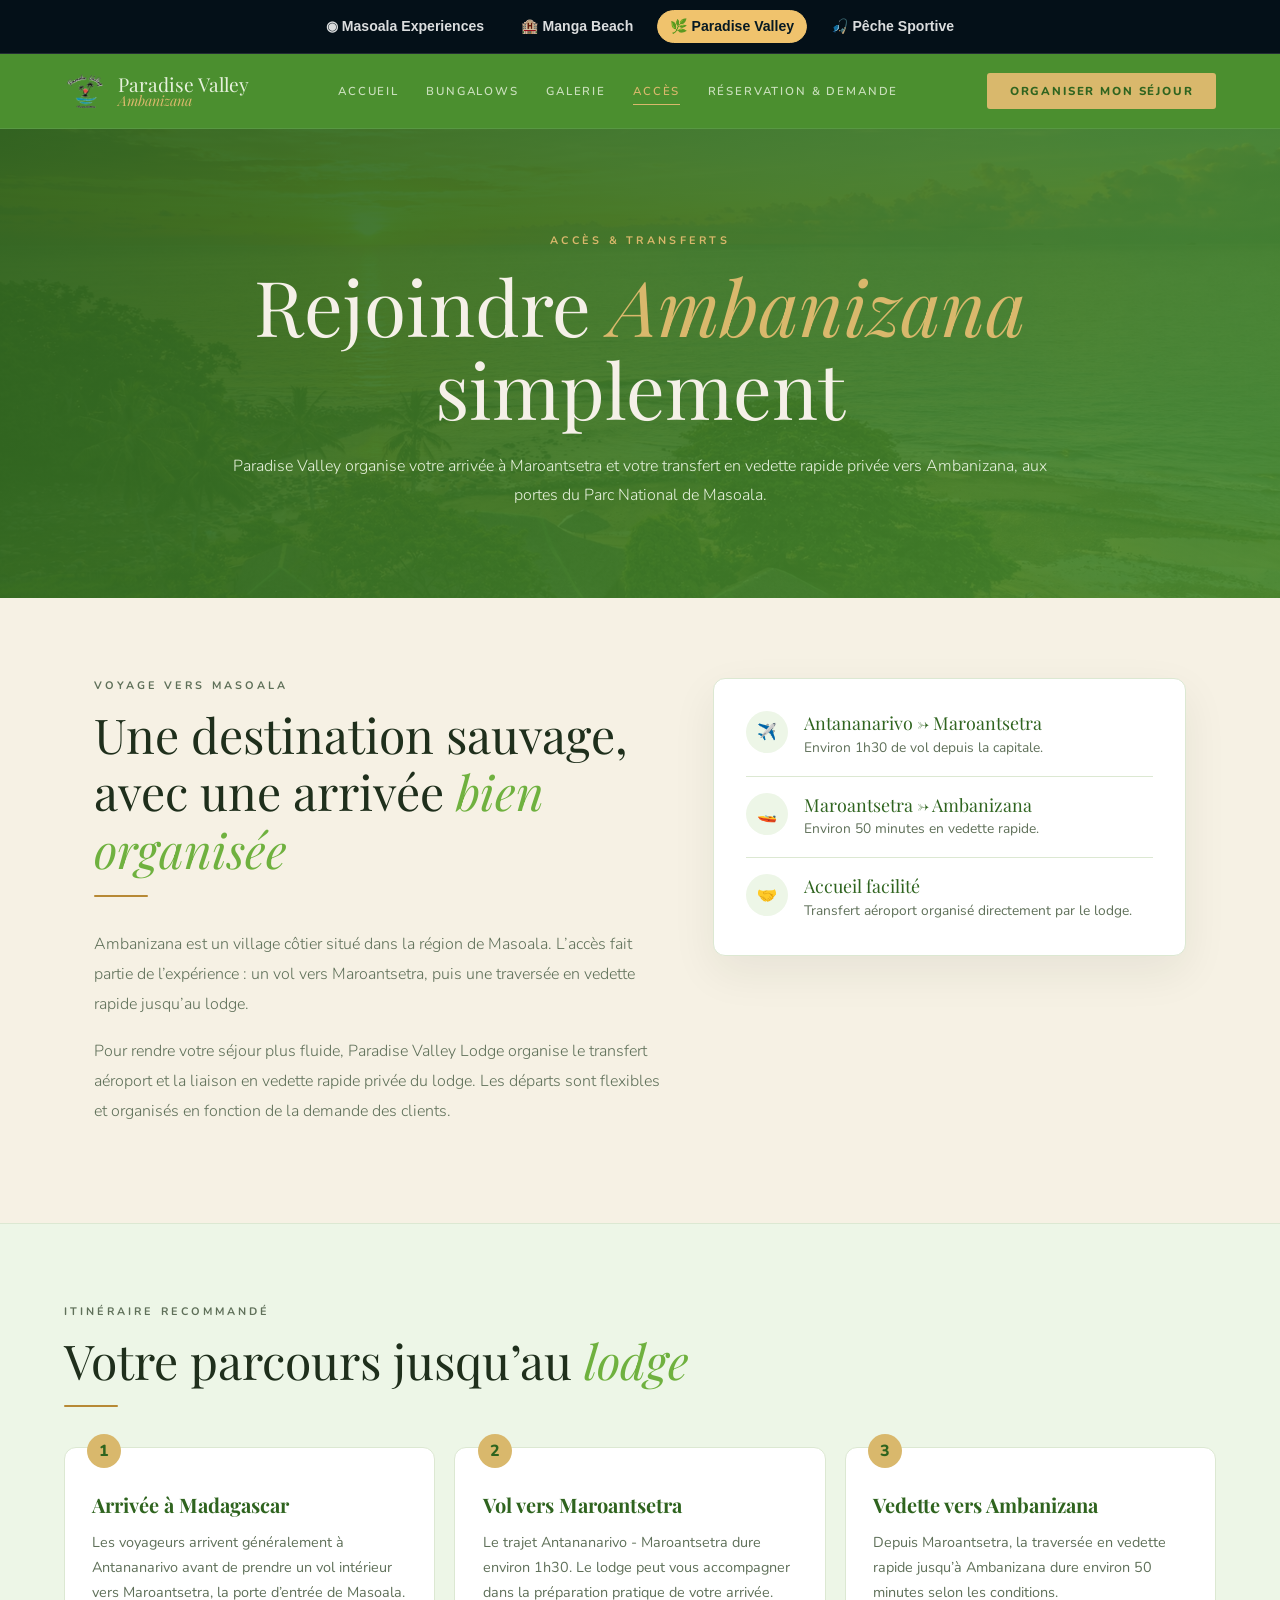
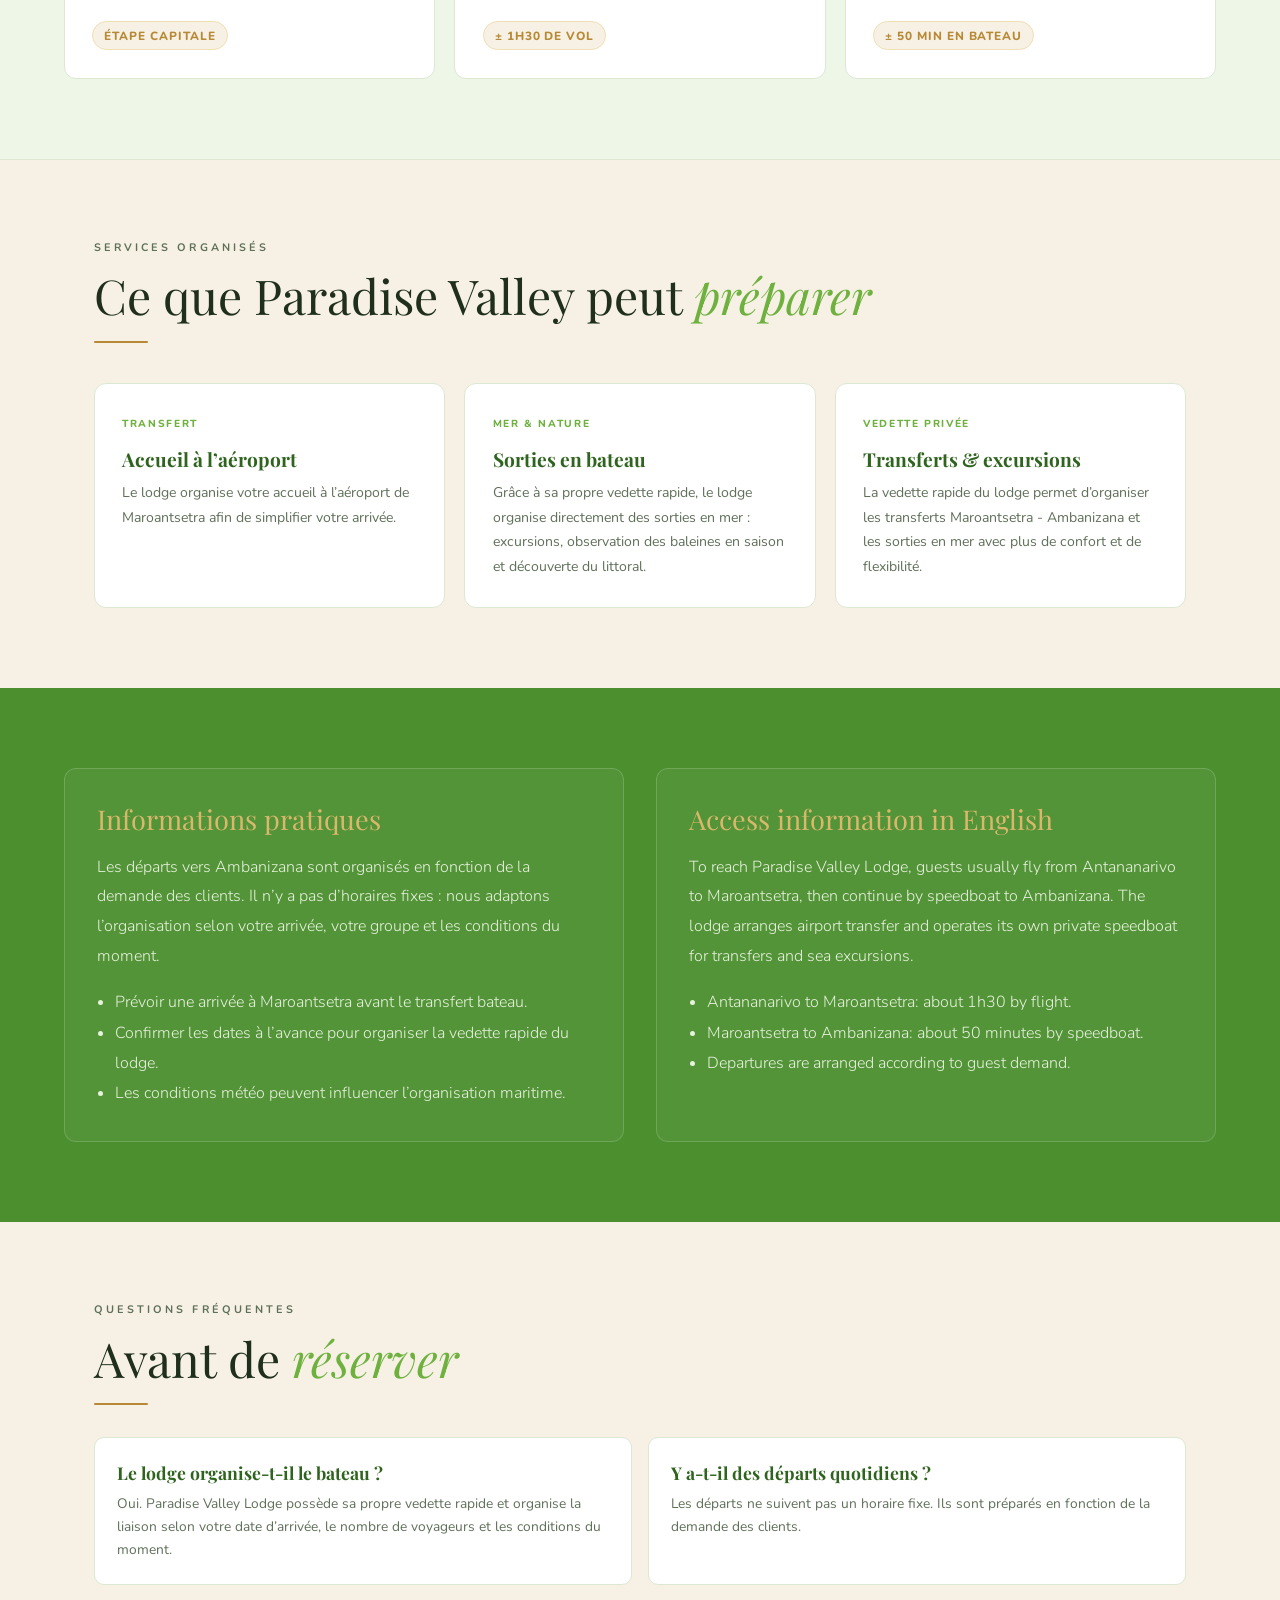
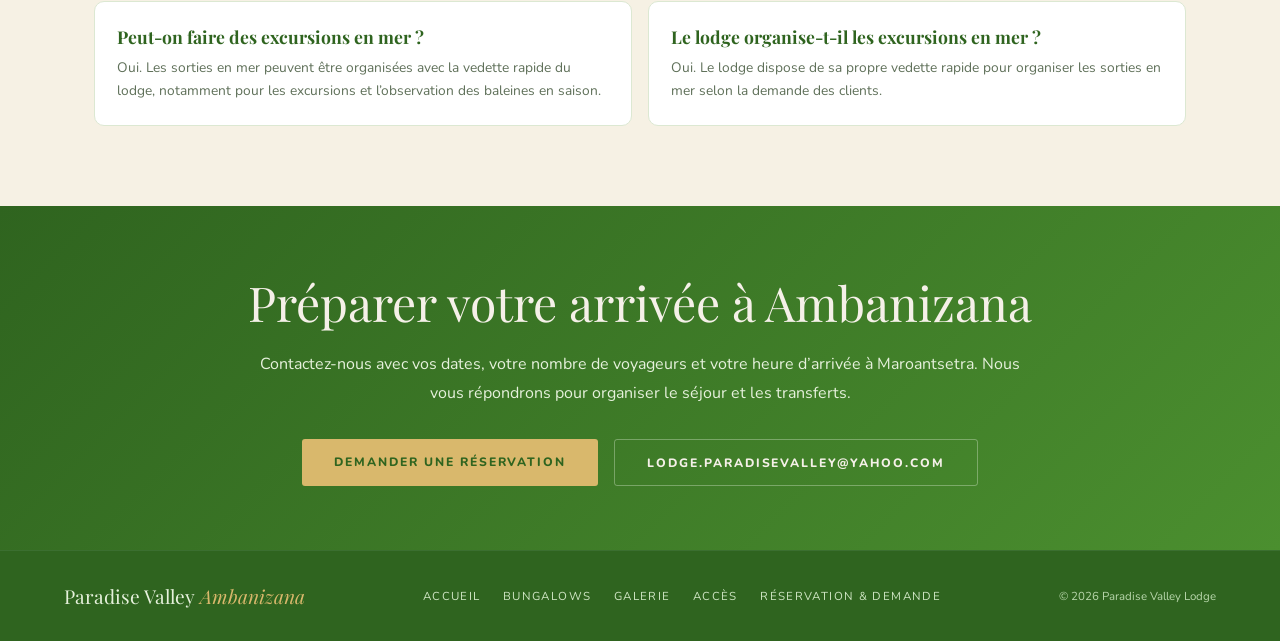
==== commit e991d6c5: "Add files via upload" ====
--- a/acces.html
+++ b/acces.html
@@ -1,32 +1,9 @@
-<!DOCTYPE html>
-
-<html lang="fr"> <head> <meta charset="utf-8"/> <meta content="width=device-width, initial-scale=1.0" name="viewport"/> <link href="https://fonts.googleapis.com/css2?family=Playfair+Display:ital,wght@0,400;0,700;1,400&amp;family=Nunito:wght@300;400;600;700&amp;display=swap" rel="stylesheet"/> <style>*,*::before,*::after{margin:0;padding:0;box-sizing:border-box}:root{--ocean:#4b8f2f;--ocean-mid:#6fb13f;--ocean-light:#e6f1dc;--ocean-dark:#2f641f;--sand:#d9b86c;--sand-light:#f6f1e4;--sand-dark:#b78935;--white:#fff;--text:#1f2f1c;--muted:#5f7059;--border:#dce8d2;--light:#edf6e7;--leaf:#73a843}html{scroll-behavior:smooth}body{font-family:'Nunito',sans-serif;background:var(--sand-light);color:var(--text);overflow-x:hidden}a{text-decoration:none;color:inherit}nav{position:sticky;top:0;z-index:100;display:flex;justify-content:space-between;align-items:center;padding:1rem 4rem;background:var(--ocean);border-bottom:1px solid rgba(200,232,240,.1)}.nav-logo{display:flex;align-items:center;gap:.75rem;color:var(--ocean-light)}.nav-logo-mark{width:42px;height:42px;object-fit:contain}.nav-logo-text{display:flex;flex-direction:column;line-height:1.05}.nav-logo-text strong{font-family:'Playfair Display',serif;font-size:1.2rem;font-weight:400}.nav-logo-text span{font-family:'Playfair Display',serif;font-style:italic;font-size:.88rem;color:var(--sand)}.nav-links{display:flex;gap:1.7rem;font-size:.72rem;font-weight:600;letter-spacing:.16em;text-transform:uppercase}.nav-links a{position:relative;padding:.5rem 0;color:rgba(230,241,220,.82);transition:color .2s}.nav-links a::after{content:'';position:absolute;left:0;right:0;bottom:.1rem;height:1px;background:var(--sand);transform:scaleX(0);transition:transform .25s}.nav-links a:hover,.nav-links a.active{color:var(--sand)}.nav-links a:hover::after,.nav-links a.active::after{transform:scaleX(1)}.nav-cta{background:var(--sand);color:var(--ocean-dark);padding:.65rem 1.4rem;font-size:.72rem;letter-spacing:.16em;text-transform:uppercase;font-weight:800;border-radius:3px}.hamburger{display:none;background:none;border:0;width:34px;height:30px;flex-direction:column;justify-content:center;gap:6px;cursor:pointer}.hamburger span{display:block;height:2px;background:var(--sand);border-radius:2px}.mobile-menu{display:none;position:fixed;top:70px;left:0;right:0;background:var(--ocean-dark);z-index:90;padding:1.3rem 1.5rem;border-bottom:1px solid rgba(255,255,255,.1)}.mobile-menu a{display:block;color:var(--ocean-light);padding:.75rem 0;text-transform:uppercase;letter-spacing:.16em;font-size:.75rem}.mobile-menu.open{display:block}.mob-cta{width:100%;background:var(--sand);color:var(--ocean-dark);border:0;padding:.9rem;font-weight:800;text-transform:uppercase;letter-spacing:.16em;margin-top:.5rem}.page-header{background:linear-gradient(135deg,rgba(47,100,31,.95),rgba(75,143,47,.88)),url('assets/images/hero-ambanizana.png') center/cover;padding:6.5rem 4rem 5.5rem;text-align:center;position:relative}.ph-label{font-size:.68rem;letter-spacing:.3em;text-transform:uppercase;color:var(--sand);margin-bottom:1rem;font-weight:700}.ph-title{font-family:'Playfair Display',serif;font-size:clamp(2.6rem,6vw,4.8rem);font-weight:400;color:#f5f0e8;line-height:1.08}.ph-title em{font-style:italic;color:var(--sand)}.ph-sub{max-width:820px;margin:1.4rem auto 0;color:var(--ocean-light);line-height:1.8;font-size:1rem;font-weight:300}.section{padding:5rem 4rem;max-width:1220px;margin:0 auto}.intro-grid{display:grid;grid-template-columns:1.1fr .9fr;gap:2.5rem;align-items:start}.section-label{font-size:.68rem;letter-spacing:.28em;text-transform:uppercase;color:var(--muted);margin-bottom:.8rem;font-weight:700}.section-title{font-family:'Playfair Display',serif;font-size:clamp(2rem,4vw,3rem);font-weight:400;line-height:1.2;margin-bottom:1rem}.section-title em{font-style:italic;color:var(--ocean-mid)}.sand-line{width:54px;height:2px;background:var(--sand-dark);margin:0 0 2rem;border-radius:1px}.lead{font-size:1rem;line-height:1.9;color:var(--muted);font-weight:300;margin-bottom:1rem}.highlight-card{background:#fff;border:1px solid var(--border);border-radius:12px;padding:2rem;box-shadow:0 16px 45px rgba(31,47,28,.07)}.quick-list{display:grid;gap:1rem}.quick-item{display:flex;gap:1rem;align-items:flex-start;border-bottom:1px solid var(--border);padding-bottom:1rem}.quick-item:last-child{border-bottom:0;padding-bottom:0}.quick-icon{width:42px;height:42px;border-radius:50%;background:var(--light);display:flex;align-items:center;justify-content:center;flex-shrink:0}.quick-title{font-family:'Playfair Display',serif;font-size:1.12rem;color:var(--ocean-dark);margin-bottom:.18rem}.quick-text{font-size:.86rem;color:var(--muted);line-height:1.65}.journey{background:var(--light);border-top:1px solid var(--border);border-bottom:1px solid var(--border);max-width:none}.journey-inner{max-width:1220px;margin:0 auto}.steps{display:grid;grid-template-columns:repeat(3,1fr);gap:1.2rem;margin-top:2.5rem}.step-card{background:#fff;border:1px solid var(--border);border-radius:12px;padding:1.7rem;position:relative}.step-num{position:absolute;top:-14px;left:1.4rem;background:var(--sand);color:var(--ocean-dark);width:34px;height:34px;border-radius:50%;display:flex;align-items:center;justify-content:center;font-weight:800}.step-card h3{font-family:'Playfair Display',serif;color:var(--ocean-dark);font-size:1.25rem;margin:1rem 0 .7rem}.step-card p{color:var(--muted);font-size:.9rem;line-height:1.75}.duration{display:inline-block;margin-top:1rem;background:var(--sand-light);border:1px solid var(--gold-soft,#f0dfb2);color:var(--sand-dark);padding:.35rem .7rem;border-radius:999px;font-weight:800;font-size:.74rem;text-transform:uppercase;letter-spacing:.08em}.service-grid{display:grid;grid-template-columns:repeat(3,1fr);gap:1.2rem;margin-top:2.5rem}.service-card{background:#fff;border:1px solid var(--border);border-radius:12px;padding:1.7rem}.service-card h3{font-family:'Playfair Display',serif;color:var(--ocean-dark);font-size:1.2rem;margin-bottom:.6rem}.service-card p{font-size:.88rem;color:var(--muted);line-height:1.75}.tag{display:inline-block;margin-bottom:.9rem;font-size:.64rem;letter-spacing:.16em;text-transform:uppercase;color:var(--ocean-mid);font-weight:800}.bilingual{background:var(--ocean);color:#f5f0e8;max-width:none}.bilingual-inner{max-width:1220px;margin:0 auto;display:grid;grid-template-columns:1fr 1fr;gap:2rem}.lang-card{border:1px solid rgba(230,241,220,.18);background:rgba(255,255,255,.05);border-radius:12px;padding:2rem}.lang-card h2{font-family:'Playfair Display',serif;font-size:1.7rem;font-weight:400;margin-bottom:1rem;color:var(--sand)}.lang-card p{color:var(--ocean-light);line-height:1.85;margin-bottom:1rem;font-weight:300}.lang-card ul{padding-left:1.1rem;color:var(--ocean-light);line-height:1.9;font-weight:300}.faq{display:grid;grid-template-columns:1fr 1fr;gap:1rem;margin-top:2rem}.faq-item{background:#fff;border:1px solid var(--border);border-radius:10px;padding:1.4rem}.faq-item h3{font-family:'Playfair Display',serif;color:var(--ocean-dark);font-size:1.1rem;margin-bottom:.5rem}.faq-item p{font-size:.86rem;color:var(--muted);line-height:1.7}.cta-strip{background:linear-gradient(135deg,var(--ocean-dark),var(--ocean));padding:4rem;text-align:center;color:#f5f0e8}.cta-title{font-family:'Playfair Display',serif;font-size:clamp(2rem,4vw,3rem);font-weight:400;margin-bottom:1rem}.cta-text{max-width:760px;margin:0 auto 2rem;color:var(--ocean-light);line-height:1.8}.cta-actions{display:flex;justify-content:center;gap:1rem;flex-wrap:wrap}.btn-primary{display:inline-block;background:var(--sand);color:var(--ocean-dark);padding:.9rem 2rem;border-radius:3px;text-transform:uppercase;letter-spacing:.16em;font-size:.76rem;font-weight:800}.btn-outline{display:inline-block;border:1px solid rgba(230,241,220,.35);color:#f5f0e8;padding:.9rem 2rem;border-radius:3px;text-transform:uppercase;letter-spacing:.16em;font-size:.76rem;font-weight:800}.btn-outline:hover{border-color:var(--sand);color:var(--sand)}footer{background:var(--ocean-dark);color:#f5f0e8;padding:2rem 4rem;display:flex;justify-content:space-between;align-items:center;flex-wrap:wrap;gap:1rem;border-top:1px solid rgba(200,232,240,.08)}.ft-logo{font-family:'Playfair Display',serif;font-size:1.2rem;color:var(--ocean-light)}.ft-logo span{font-style:italic;color:var(--sand)}.ft-links{display:flex;gap:1.4rem;font-size:.72rem;letter-spacing:.12em;text-transform:uppercase;flex-wrap:wrap}.ft-links a{color:#d0e6c4;transition:color .2s}.ft-links a:hover{color:var(--sand)}.ft-copy{font-size:.72rem;color:#b9d7ac}@media(max-width:950px){nav{padding:1rem 1.5rem}.nav-links,.nav-cta{display:none}.hamburger{display:flex}.section{padding:3.5rem 1.5rem}.intro-grid,.steps,.service-grid,.bilingual-inner,.faq{grid-template-columns:1fr}.page-header{padding:4.5rem 1.5rem}.cta-strip{padding:3rem 1.5rem}footer{padding:2rem 1.5rem}.ft-links{gap:1rem}}.ecosystem-nav{position:relative;z-index:9999;display:flex;justify-content:center;align-items:center;gap:.65rem;flex-wrap:wrap;padding:.62rem 1rem;background:#041018;color:#fff;font-family:Arial,sans-serif;font-size:.88rem;line-height:1.2;border-bottom:1px solid rgba(255,255,255,.12)}.ecosystem-nav a{display:inline-flex;align-items:center;gap:.35rem;padding:.45rem .75rem;border-radius:999px;color:rgba(255,255,255,.86);text-decoration:none;font-weight:800;border:1px solid transparent;transition:.2s}.ecosystem-nav a:hover{background:rgba(255,255,255,.10);color:#fff}.ecosystem-nav a.active{background:#f0c36d;color:#061923;border-color:#f0c36d}@media(max-width:720px){.ecosystem-nav{justify-content:flex-start;overflow-x:auto;flex-wrap:nowrap;padding:.58rem .8rem}.ecosystem-nav a{white-space:nowrap;font-size:.82rem}}html{scroll-padding-top:0!important}body{padding-top:0!important}nav{top:0!important}.mobile-menu{top:0!important}</style> <!-- Google tag (gtag.js) -->
-<script async="" src="https://www.googletagmanager.com/gtag/js?id=G-XXXXXXXXXX"></script>
+<!DOCTYPE html> <html lang="fr"> <head> <meta charset="utf-8"/> <meta content="width=device-width, initial-scale=1.0" name="viewport"/> <title>Accès &amp; transferts vers Ambanizana | Paradise Valley Lodge Masoala</title> <meta content="Comment rejoindre Paradise Valley Lodge à Ambanizana : vol Antananarivo-Maroantsetra, transfert aéroport, vedette rapide vers Ambanizana, excursions en mer et conseils de voyage." name="description"/> <meta content="Ambanizana, Masoala, Maroantsetra, transfert bateau, Paradise Valley Lodge, éco-lodge Madagascar, accès Masoala" name="keywords"/> <meta content="Accès &amp; transferts vers Ambanizana | Paradise Valley Lodge" property="og:title"/> <meta content="Toutes les informations pratiques pour rejoindre notre éco-lodge premium à Ambanizana, au cœur de la région de Masoala." property="og:description"/> <meta content="website" property="og:type"/> <link href="https://lodge-paradisevalley.com/acces.html" rel="canonical"/> <link href="https://fonts.googleapis.com/css2?family=Playfair+Display:ital,wght@0,400;0,700;1,400&amp;family=Nunito:wght@300;400;600;700&amp;display=swap" rel="stylesheet"/> <style>*,*::before,*::after{margin:0;padding:0;box-sizing:border-box}:root{--ocean:#4b8f2f;--ocean-mid:#6fb13f;--ocean-light:#e6f1dc;--ocean-dark:#2f641f;--sand:#d9b86c;--sand-light:#f6f1e4;--sand-dark:#b78935;--white:#fff;--text:#1f2f1c;--muted:#5f7059;--border:#dce8d2;--light:#edf6e7;--leaf:#73a843}html{scroll-behavior:smooth}body{font-family:'Nunito',sans-serif;background:var(--sand-light);color:var(--text);overflow-x:hidden}a{text-decoration:none;color:inherit}nav{position:sticky;top:0;z-index:100;display:flex;justify-content:space-between;align-items:center;padding:1rem 4rem;background:var(--ocean);border-bottom:1px solid rgba(200,232,240,.1)}.nav-logo{display:flex;align-items:center;gap:.75rem;color:var(--ocean-light)}.nav-logo-mark{width:42px;height:42px;object-fit:contain}.nav-logo-text{display:flex;flex-direction:column;line-height:1.05}.nav-logo-text strong{font-family:'Playfair Display',serif;font-size:1.2rem;font-weight:400}.nav-logo-text span{font-family:'Playfair Display',serif;font-style:italic;font-size:.88rem;color:var(--sand)}.nav-links{display:flex;gap:1.7rem;font-size:.72rem;font-weight:600;letter-spacing:.16em;text-transform:uppercase}.nav-links a{position:relative;padding:.5rem 0;color:rgba(230,241,220,.82);transition:color .2s}.nav-links a::after{content:'';position:absolute;left:0;right:0;bottom:.1rem;height:1px;background:var(--sand);transform:scaleX(0);transition:transform .25s}.nav-links a:hover,.nav-links a.active{color:var(--sand)}.nav-links a:hover::after,.nav-links a.active::after{transform:scaleX(1)}.nav-cta{background:var(--sand);color:var(--ocean-dark);padding:.65rem 1.4rem;font-size:.72rem;letter-spacing:.16em;text-transform:uppercase;font-weight:800;border-radius:3px}.hamburger{display:none;background:none;border:0;width:34px;height:30px;flex-direction:column;justify-content:center;gap:6px;cursor:pointer}.hamburger span{display:block;height:2px;background:var(--sand);border-radius:2px}.mobile-menu{display:none;position:fixed;top:70px;left:0;right:0;background:var(--ocean-dark);z-index:90;padding:1.3rem 1.5rem;border-bottom:1px solid rgba(255,255,255,.1)}.mobile-menu a{display:block;color:var(--ocean-light);padding:.75rem 0;text-transform:uppercase;letter-spacing:.16em;font-size:.75rem}.mobile-menu.open{display:block}.mob-cta{width:100%;background:var(--sand);color:var(--ocean-dark);border:0;padding:.9rem;font-weight:800;text-transform:uppercase;letter-spacing:.16em;margin-top:.5rem}.page-header{background:linear-gradient(135deg,rgba(47,100,31,.95),rgba(75,143,47,.88)),url('assets/images/hero-ambanizana.png') center/cover;padding:6.5rem 4rem 5.5rem;text-align:center;position:relative}.ph-label{font-size:.68rem;letter-spacing:.3em;text-transform:uppercase;color:var(--sand);margin-bottom:1rem;font-weight:700}.ph-title{font-family:'Playfair Display',serif;font-size:clamp(2.6rem,6vw,4.8rem);font-weight:400;color:#f5f0e8;line-height:1.08}.ph-title em{font-style:italic;color:var(--sand)}.ph-sub{max-width:820px;margin:1.4rem auto 0;color:var(--ocean-light);line-height:1.8;font-size:1rem;font-weight:300}.section{padding:5rem 4rem;max-width:1220px;margin:0 auto}.intro-grid{display:grid;grid-template-columns:1.1fr .9fr;gap:2.5rem;align-items:start}.section-label{font-size:.68rem;letter-spacing:.28em;text-transform:uppercase;color:var(--muted);margin-bottom:.8rem;font-weight:700}.section-title{font-family:'Playfair Display',serif;font-size:clamp(2rem,4vw,3rem);font-weight:400;line-height:1.2;margin-bottom:1rem}.section-title em{font-style:italic;color:var(--ocean-mid)}.sand-line{width:54px;height:2px;background:var(--sand-dark);margin:0 0 2rem;border-radius:1px}.lead{font-size:1rem;line-height:1.9;color:var(--muted);font-weight:300;margin-bottom:1rem}.highlight-card{background:#fff;border:1px solid var(--border);border-radius:12px;padding:2rem;box-shadow:0 16px 45px rgba(31,47,28,.07)}.quick-list{display:grid;gap:1rem}.quick-item{display:flex;gap:1rem;align-items:flex-start;border-bottom:1px solid var(--border);padding-bottom:1rem}.quick-item:last-child{border-bottom:0;padding-bottom:0}.quick-icon{width:42px;height:42px;border-radius:50%;background:var(--light);display:flex;align-items:center;justify-content:center;flex-shrink:0}.quick-title{font-family:'Playfair Display',serif;font-size:1.12rem;color:var(--ocean-dark);margin-bottom:.18rem}.quick-text{font-size:.86rem;color:var(--muted);line-height:1.65}.journey{background:var(--light);border-top:1px solid var(--border);border-bottom:1px solid var(--border);max-width:none}.journey-inner{max-width:1220px;margin:0 auto}.steps{display:grid;grid-template-columns:repeat(3,1fr);gap:1.2rem;margin-top:2.5rem}.step-card{background:#fff;border:1px solid var(--border);border-radius:12px;padding:1.7rem;position:relative}.step-num{position:absolute;top:-14px;left:1.4rem;background:var(--sand);color:var(--ocean-dark);width:34px;height:34px;border-radius:50%;display:flex;align-items:center;justify-content:center;font-weight:800}.step-card h3{font-family:'Playfair Display',serif;color:var(--ocean-dark);font-size:1.25rem;margin:1rem 0 .7rem}.step-card p{color:var(--muted);font-size:.9rem;line-height:1.75}.duration{display:inline-block;margin-top:1rem;background:var(--sand-light);border:1px solid var(--gold-soft,#f0dfb2);color:var(--sand-dark);padding:.35rem .7rem;border-radius:999px;font-weight:800;font-size:.74rem;text-transform:uppercase;letter-spacing:.08em}.service-grid{display:grid;grid-template-columns:repeat(3,1fr);gap:1.2rem;margin-top:2.5rem}.service-card{background:#fff;border:1px solid var(--border);border-radius:12px;padding:1.7rem}.service-card h3{font-family:'Playfair Display',serif;color:var(--ocean-dark);font-size:1.2rem;margin-bottom:.6rem}.service-card p{font-size:.88rem;color:var(--muted);line-height:1.75}.tag{display:inline-block;margin-bottom:.9rem;font-size:.64rem;letter-spacing:.16em;text-transform:uppercase;color:var(--ocean-mid);font-weight:800}.bilingual{background:var(--ocean);color:#f5f0e8;max-width:none}.bilingual-inner{max-width:1220px;margin:0 auto;display:grid;grid-template-columns:1fr 1fr;gap:2rem}.lang-card{border:1px solid rgba(230,241,220,.18);background:rgba(255,255,255,.05);border-radius:12px;padding:2rem}.lang-card h2{font-family:'Playfair Display',serif;font-size:1.7rem;font-weight:400;margin-bottom:1rem;color:var(--sand)}.lang-card p{color:var(--ocean-light);line-height:1.85;margin-bottom:1rem;font-weight:300}.lang-card ul{padding-left:1.1rem;color:var(--ocean-light);line-height:1.9;font-weight:300}.faq{display:grid;grid-template-columns:1fr 1fr;gap:1rem;margin-top:2rem}.faq-item{background:#fff;border:1px solid var(--border);border-radius:10px;padding:1.4rem}.faq-item h3{font-family:'Playfair Display',serif;color:var(--ocean-dark);font-size:1.1rem;margin-bottom:.5rem}.faq-item p{font-size:.86rem;color:var(--muted);line-height:1.7}.cta-strip{background:linear-gradient(135deg,var(--ocean-dark),var(--ocean));padding:4rem;text-align:center;color:#f5f0e8}.cta-title{font-family:'Playfair Display',serif;font-size:clamp(2rem,4vw,3rem);font-weight:400;margin-bottom:1rem}.cta-text{max-width:760px;margin:0 auto 2rem;color:var(--ocean-light);line-height:1.8}.cta-actions{display:flex;justify-content:center;gap:1rem;flex-wrap:wrap}.btn-primary{display:inline-block;background:var(--sand);color:var(--ocean-dark);padding:.9rem 2rem;border-radius:3px;text-transform:uppercase;letter-spacing:.16em;font-size:.76rem;font-weight:800}.btn-outline{display:inline-block;border:1px solid rgba(230,241,220,.35);color:#f5f0e8;padding:.9rem 2rem;border-radius:3px;text-transform:uppercase;letter-spacing:.16em;font-size:.76rem;font-weight:800}.btn-outline:hover{border-color:var(--sand);color:var(--sand)}footer{background:var(--ocean-dark);color:#f5f0e8;padding:2rem 4rem;display:flex;justify-content:space-between;align-items:center;flex-wrap:wrap;gap:1rem;border-top:1px solid rgba(200,232,240,.08)}.ft-logo{font-family:'Playfair Display',serif;font-size:1.2rem;color:var(--ocean-light)}.ft-logo span{font-style:italic;color:var(--sand)}.ft-links{display:flex;gap:1.4rem;font-size:.72rem;letter-spacing:.12em;text-transform:uppercase;flex-wrap:wrap}.ft-links a{color:#d0e6c4;transition:color .2s}.ft-links a:hover{color:var(--sand)}.ft-copy{font-size:.72rem;color:#b9d7ac}@media(max-width:950px){nav{padding:1rem 1.5rem}.nav-links,.nav-cta{display:none}.hamburger{display:flex}.section{padding:3.5rem 1.5rem}.intro-grid,.steps,.service-grid,.bilingual-inner,.faq{grid-template-columns:1fr}.page-header{padding:4.5rem 1.5rem}.cta-strip{padding:3rem 1.5rem}footer{padding:2rem 1.5rem}.ft-links{gap:1rem}}.ecosystem-nav{position:relative;z-index:9999;display:flex;justify-content:center;align-items:center;gap:.65rem;flex-wrap:wrap;padding:.62rem 1rem;background:#041018;color:#fff;font-family:Arial,sans-serif;font-size:.88rem;line-height:1.2;border-bottom:1px solid rgba(255,255,255,.12)}.ecosystem-nav a{display:inline-flex;align-items:center;gap:.35rem;padding:.45rem .75rem;border-radius:999px;color:rgba(255,255,255,.86);text-decoration:none;font-weight:800;border:1px solid transparent;transition:.2s}.ecosystem-nav a:hover{background:rgba(255,255,255,.10);color:#fff}.ecosystem-nav a.active{background:#f0c36d;color:#061923;border-color:#f0c36d}@media(max-width:720px){.ecosystem-nav{justify-content:flex-start;overflow-x:auto;flex-wrap:nowrap;padding:.58rem .8rem}.ecosystem-nav a{white-space:nowrap;font-size:.82rem}}html{scroll-padding-top:0!important}body{padding-top:0!important}nav{top:0!important}.mobile-menu{top:0!important}</style> <!-- Google tag (gtag.js) -->
+<script async src="https://www.googletagmanager.com/gtag/js?id=G-XXXXXXXXXX"></script>
 <script>window.dataLayer=window.dataLayer||[];function gtag(){dataLayer.push(arguments);}gtag('js',new Date());gtag('config','G-XXXXXXXXXX');</script>
-<link href="favicon.ico" rel="icon"/>
-<title>Accès à Ambanizana | Transfert Maroantsetra vers Paradise Valley Lodge</title>
-<meta content="Comment rejoindre Paradise Valley Lodge à Ambanizana : vol vers Maroantsetra, accueil aéroport, transfert bateau, conseils de voyage et accès au Parc National de Masoala." name="description"/>
-<meta content="index, follow, max-image-preview:large" name="robots"/>
-<meta content="Paradise Valley Lodge" name="author"/>
-<link href="https://lodge-paradisevalley.com/acces.html" rel="canonical"/>
-<link href="https://lodge-paradisevalley.com/acces.html" hreflang="fr" rel="alternate"/>
-<link href="https://lodge-paradisevalley.com/acces.html" hreflang="x-default" rel="alternate"/>
-<meta content="fr_FR" property="og:locale"/>
-<meta content="website" property="og:type"/>
-<meta content="Paradise Valley Lodge Ambanizana" property="og:site_name"/>
-<meta content="Accès à Ambanizana | Transfert Maroantsetra vers Paradise Valley Lodge" property="og:title"/>
-<meta content="Comment rejoindre Paradise Valley Lodge à Ambanizana : vol vers Maroantsetra, accueil aéroport, transfert bateau, conseils de voyage et accès au Parc National de Masoala." property="og:description"/>
-<meta content="https://lodge-paradisevalley.com/acces.html" property="og:url"/>
-<meta content="https://lodge-paradisevalley.com/assets/images/hero-ambanizana.png" property="og:image"/>
-<meta content="1200" property="og:image:width"/>
-<meta content="630" property="og:image:height"/>
-<meta content="Paradise Valley Lodge à Ambanizana, Masoala" property="og:image:alt"/>
-<meta content="summary_large_image" name="twitter:card"/>
-<meta content="Accès à Ambanizana | Transfert Maroantsetra vers Paradise Valley Lodge" name="twitter:title"/>
-<meta content="Comment rejoindre Paradise Valley Lodge à Ambanizana : vol vers Maroantsetra, accueil aéroport, transfert bateau, conseils de voyage et accès au Parc National de Masoala." name="twitter:description"/>
-<meta content="https://lodge-paradisevalley.com/assets/images/hero-ambanizana.png" name="twitter:image"/>
-<script type="application/ld+json">{"@context":"https://schema.org","@graph":[{"@type":"WebSite","@id":"https://lodge-paradisevalley.com/#website","url":"https://lodge-paradisevalley.com/","name":"Paradise Valley Lodge Ambanizana","inLanguage":"fr"},{"@type":"LodgingBusiness","@id":"https://lodge-paradisevalley.com/#lodging","name":"Paradise Valley Lodge","alternateName":"Paradise Valley Ambanizana","description":"Éco-lodge à Ambanizana, près du Parc National de Masoala, avec bungalows en pension complète, restaurant local et transferts depuis Maroantsetra.","url":"https://lodge-paradisevalley.com/","image":["https://lodge-paradisevalley.com/assets/images/hero-ambanizana.png","https://lodge-paradisevalley.com/assets/images/hero.webp","https://lodge-paradisevalley.com/assets/images/gallery.webp"],"logo":"https://lodge-paradisevalley.com/assets/paradise-valley-logo.png","email":"lodge.paradisevalley@yahoo.com","priceRange":"€€","address":{"@type":"PostalAddress","addressLocality":"Ambanizana","addressRegion":"Analanjirofo","addressCountry":"MG"},"areaServed":["Ambanizana","Maroantsetra","Masoala","Baie d’Antongil","Nosy Mangabe"],"amenityFeature":[{"@type":"LocationFeatureSpecification","name":"Bungalows en pension complète","value":true},{"@type":"LocationFeatureSpecification","name":"Restaurant local","value":true},{"@type":"LocationFeatureSpecification","name":"Transferts depuis Maroantsetra","value":true},{"@type":"LocationFeatureSpecification","name":"Accès plage et nature","value":true}]},{"@type":"WebPage","@id":"https://lodge-paradisevalley.com/acces.html#webpage","url":"https://lodge-paradisevalley.com/acces.html","name":"Accès à Ambanizana | Transfert Maroantsetra vers Paradise Valley Lodge","description":"Comment rejoindre Paradise Valley Lodge à Ambanizana : vol vers Maroantsetra, accueil aéroport, transfert bateau, conseils de voyage et accès au Parc National de Masoala.","isPartOf":{"@id":"https://lodge-paradisevalley.com/#website"},"about":{"@id":"https://lodge-paradisevalley.com/#lodging"},"primaryImageOfPage":{"@type":"ImageObject","url":"https://lodge-paradisevalley.com/assets/images/hero-ambanizana.png"},"inLanguage":"fr"},{"@type":"BreadcrumbList","itemListElement":[{"@type":"ListItem","position":1,"name":"Accueil","item":"https://lodge-paradisevalley.com/"},{"@type":"ListItem","position":2,"name":"Accès","item":"https://lodge-paradisevalley.com/acces.html"}]}]}</script>
-</head> <body> <div aria-label="Navigation écosystème Masoala" class="ecosystem-nav"> <a href="https://masoala-experiences.com/">◉ Masoala Experiences</a> <a href="https://mangabeach-madagascar.mg/">🏨 Manga Beach</a> <a class="active" href="https://lodge-paradisevalley.com/">🌿 Paradise Valley</a> <a href="https://mangabeachfishing-masoala.com/">🎣 Pêche Sportive</a> </div> <nav> <a aria-label="Paradise Valley accueil" class="nav-logo" href="index.html"><img alt="Logo Paradise Valley" class="nav-logo-mark" src="assets/paradise-valley-logo.png"/><span class="nav-logo-text"><strong>Paradise Valley</strong><span>Ambanizana</span></span></a> <div aria-label="Navigation principale" class="nav-links"> <a href="index.html">Accueil</a> <a href="chambres.html">Bungalows</a> <a href="galerie.html">Galerie</a> <a class="active" href="acces.html">Accès</a> <a href="reservation.html">Réservation &amp; Demande</a><a href="contact.html">Contact</a>  </div> <a class="nav-cta" href="reservation.html">Organiser mon séjour</a> <button aria-expanded="false" aria-label="Menu" class="hamburger" id="hamburger"><span></span><span></span><span></span></button> </nav> <div class="mobile-menu" id="mobile-menu"> <a href="index.html">Accueil</a> <a href="chambres.html">Bungalows</a> <a href="galerie.html">Galerie</a> <a href="acces.html">Accès</a> <a href="reservation.html">Réservation &amp; Demande</a> <a href="reservation.html"><button class="mob-cta">Organiser mon séjour</button></a><a href="contact.html">Contact</a>  </div> <header class="page-header"> <div class="ph-label">Accès &amp; transferts</div> <h1 class="ph-title">Accès à Paradise Valley Lodge Ambanizana</h1> <p class="ph-sub">Paradise Valley organise votre arrivée à Maroantsetra et votre transfert en vedette rapide privée vers Ambanizana, aux portes du Parc National de Masoala.</p> </header> <section class="section"> <div class="intro-grid"> <div> <div class="section-label">Voyage vers Masoala</div> <h2 class="section-title">Une destination sauvage, avec une arrivée <em>bien organisée</em></h2> <div class="sand-line"></div> <p class="lead">Ambanizana est un village côtier situé dans la région de Masoala. L’accès fait partie de l’expérience : un vol vers Maroantsetra, puis une traversée en vedette rapide jusqu’au lodge.</p> <p class="lead">Pour rendre votre séjour plus fluide, Paradise Valley Lodge organise le transfert aéroport et la liaison en vedette rapide privée du lodge. Les départs sont flexibles et organisés en fonction de la demande des clients.</p> </div> <aside class="highlight-card"> <div class="quick-list"> <div class="quick-item"><div class="quick-icon">✈️</div><div><div class="quick-title">Antananarivo → Maroantsetra</div><div class="quick-text">Environ 1h30 de vol depuis la capitale.</div></div></div> <div class="quick-item"><div class="quick-icon">🚤</div><div><div class="quick-title">Maroantsetra → Ambanizana</div><div class="quick-text">Environ 50 minutes en vedette rapide.</div></div></div> <div class="quick-item"><div class="quick-icon">🤝</div><div><div class="quick-title">Accueil facilité</div><div class="quick-text">Transfert aéroport organisé directement par le lodge.</div></div></div> </div> </aside> </div> </section> <section class="section journey"> <div class="journey-inner"> <div class="section-label">Itinéraire recommandé</div> <h2 class="section-title">Votre parcours jusqu’au <em>lodge</em></h2> <div class="sand-line"></div> <div class="steps"> <article class="step-card"><div class="step-num">1</div><h3>Arrivée à Madagascar</h3><p>Les voyageurs arrivent généralement à Antananarivo avant de prendre un vol intérieur vers Maroantsetra, la porte d’entrée de Masoala.</p><span class="duration">Étape capitale</span></article> <article class="step-card"><div class="step-num">2</div><h3>Vol vers Maroantsetra</h3><p>Le trajet Antananarivo - Maroantsetra dure environ 1h30. Le lodge peut vous accompagner dans la préparation pratique de votre arrivée.</p><span class="duration">± 1h30 de vol</span></article> <article class="step-card"><div class="step-num">3</div><h3>Vedette vers Ambanizana</h3><p>Depuis Maroantsetra, la traversée en vedette rapide jusqu’à Ambanizana dure environ 50 minutes selon les conditions.</p><span class="duration">± 50 min en bateau</span></article> </div> </div> </section> <section class="section"> <div class="section-label">Services organisés</div> <h2 class="section-title">Ce que Paradise Valley peut <em>préparer</em></h2> <div class="sand-line"></div> <div class="service-grid"> <article class="service-card"><span class="tag">Transfert</span><h3>Accueil à l’aéroport</h3><p>Le lodge organise votre accueil à l’aéroport de Maroantsetra afin de simplifier votre arrivée.</p></article> <article class="service-card"><span class="tag">Mer &amp; nature</span><h3>Sorties en bateau</h3><p>Grâce à sa propre vedette rapide, le lodge organise directement des sorties en mer : excursions, observation des baleines en saison et découverte du littoral.</p></article> <article class="service-card"><span class="tag">Vedette privée</span><h3>Transferts &amp; excursions</h3><p>La vedette rapide du lodge permet d’organiser les transferts Maroantsetra - Ambanizana et les sorties en mer avec plus de confort et de flexibilité.</p></article> </div> </section> <section class="section bilingual"> <div class="bilingual-inner"> <div class="lang-card"> <h2>Informations pratiques</h2> <p>Les départs vers Ambanizana sont organisés en fonction de la demande des clients. Il n’y a pas d’horaires fixes : nous adaptons l’organisation selon votre arrivée, votre groupe et les conditions du moment.</p> <ul><li>Prévoir une arrivée à Maroantsetra avant le transfert bateau.</li><li>Confirmer les dates à l’avance pour organiser la vedette rapide du lodge.</li><li>Les conditions météo peuvent influencer l’organisation maritime.</li></ul> </div> <div class="lang-card" lang="en"> <h2>Access information in English</h2> <p>To reach Paradise Valley Lodge, guests usually fly from Antananarivo to Maroantsetra, then continue by speedboat to Ambanizana. The lodge arranges airport transfer and operates its own private speedboat for transfers and sea excursions.</p> <ul><li>Antananarivo to Maroantsetra: about 1h30 by flight.</li><li>Maroantsetra to Ambanizana: about 50 minutes by speedboat.</li><li>Departures are arranged according to guest demand.</li></ul> </div> </div> </section> <section class="section"> <div class="section-label">Questions fréquentes</div> <h2 class="section-title">Avant de <em>réserver</em></h2> <div class="sand-line"></div> <div class="faq"> <article class="faq-item"><h3>Le lodge organise-t-il le bateau ?</h3><p>Oui. Paradise Valley Lodge possède sa propre vedette rapide et organise la liaison selon votre date d’arrivée, le nombre de voyageurs et les conditions du moment.</p></article> <article class="faq-item"><h3>Y a-t-il des départs quotidiens ?</h3><p>Les départs ne suivent pas un horaire fixe. Ils sont préparés en fonction de la demande des clients.</p></article> <article class="faq-item"><h3>Peut-on faire des excursions en mer ?</h3><p>Oui. Les sorties en mer peuvent être organisées avec la vedette rapide du lodge, notamment pour les excursions et l’observation des baleines en saison.</p></article> <article class="faq-item"><h3>Le lodge organise-t-il les excursions en mer ?</h3><p>Oui. Le lodge dispose de sa propre vedette rapide pour organiser les sorties en mer selon la demande des clients.</p></article> </div> </section> <section class="cta-strip"> <h2 class="cta-title">Préparer votre arrivée à Ambanizana</h2> <p class="cta-text">Contactez-nous avec vos dates, votre nombre de voyageurs et votre heure d’arrivée à Maroantsetra. Nous vous répondrons pour organiser le séjour et les transferts.</p> <div class="cta-actions"><a class="btn-primary" href="reservation.html">Demander une réservation</a><a class="btn-outline" href="mailto:lodge.paradisevalley@yahoo.com">lodge.paradisevalley@yahoo.com</a></div> </section> <footer> <div class="ft-logo">Paradise Valley <span>Ambanizana</span></div> <div class="ft-links"><a href="index.html">Accueil</a><a href="chambres.html">Bungalows</a><a href="galerie.html">Galerie</a><a href="acces.html">Accès</a><a href="reservation.html">Réservation &amp; Demande</a><a href="contact.html">Contact</a> </div> <div class="ft-copy">© 2026 Paradise Valley Lodge</div> </footer> <script>
+<meta property="og:url" content="https://lodge-paradisevalley.com/acces.html"/><meta property="og:image" content="https://lodge-paradisevalley.com/assets/images/hero.webp"/><meta property="og:image:width" content="1200"/><meta property="og:image:height" content="630"/>
+  <link rel="icon" href="favicon.ico">
+</head> <body> <div class="ecosystem-nav" aria-label="Navigation écosystème Masoala"> <a href="https://masoala-experiences.com/">◉ Masoala Experiences</a> <a href="https://mangabeach-madagascar.mg/">🏨 Manga Beach</a> <a href="https://lodge-paradisevalley.com/" class="active">🌿 Paradise Valley</a> <a href="https://mangabeachfishing-masoala.com/">🎣 Pêche Sportive</a> </div> <nav> <a aria-label="Paradise Valley accueil" class="nav-logo" href="index.html"><img alt="Logo Paradise Valley" class="nav-logo-mark" src="assets/paradise-valley-logo.png"/><span class="nav-logo-text"><strong>Paradise Valley</strong><span>Ambanizana</span></span></a> <div aria-label="Navigation principale" class="nav-links"> <a href="index.html">Accueil</a> <a href="chambres.html">Bungalows</a> <a href="galerie.html">Galerie</a> <a class="active" href="acces.html">Accès</a> <a href="reservation.html">Réservation &amp; Demande</a> </div> <a class="nav-cta" href="reservation.html">Organiser mon séjour</a> <button aria-expanded="false" aria-label="Menu" class="hamburger" id="hamburger"><span></span><span></span><span></span></button> </nav> <div class="mobile-menu" id="mobile-menu"> <a href="index.html">Accueil</a> <a href="chambres.html">Bungalows</a> <a href="galerie.html">Galerie</a> <a href="acces.html">Accès</a> <a href="reservation.html">Réservation &amp; Demande</a> <a href="reservation.html"><button class="mob-cta">Organiser mon séjour</button></a> </div> <header class="page-header"> <div class="ph-label">Accès &amp; transferts</div> <h1 class="ph-title">Rejoindre <em>Ambanizana</em><br/>simplement</h1> <p class="ph-sub">Paradise Valley organise votre arrivée à Maroantsetra et votre transfert en vedette rapide privée vers Ambanizana, aux portes du Parc National de Masoala.</p> </header> <section class="section"> <div class="intro-grid"> <div> <div class="section-label">Voyage vers Masoala</div> <h2 class="section-title">Une destination sauvage, avec une arrivée <em>bien organisée</em></h2> <div class="sand-line"></div> <p class="lead">Ambanizana est un village côtier situé dans la région de Masoala. L’accès fait partie de l’expérience : un vol vers Maroantsetra, puis une traversée en vedette rapide jusqu’au lodge.</p> <p class="lead">Pour rendre votre séjour plus fluide, Paradise Valley Lodge organise le transfert aéroport et la liaison en vedette rapide privée du lodge. Les départs sont flexibles et organisés en fonction de la demande des clients.</p> </div> <aside class="highlight-card"> <div class="quick-list"> <div class="quick-item"><div class="quick-icon">✈️</div><div><div class="quick-title">Antananarivo → Maroantsetra</div><div class="quick-text">Environ 1h30 de vol depuis la capitale.</div></div></div> <div class="quick-item"><div class="quick-icon">🚤</div><div><div class="quick-title">Maroantsetra → Ambanizana</div><div class="quick-text">Environ 50 minutes en vedette rapide.</div></div></div> <div class="quick-item"><div class="quick-icon">🤝</div><div><div class="quick-title">Accueil facilité</div><div class="quick-text">Transfert aéroport organisé directement par le lodge.</div></div></div> </div> </aside> </div> </section> <section class="section journey"> <div class="journey-inner"> <div class="section-label">Itinéraire recommandé</div> <h2 class="section-title">Votre parcours jusqu’au <em>lodge</em></h2> <div class="sand-line"></div> <div class="steps"> <article class="step-card"><div class="step-num">1</div><h3>Arrivée à Madagascar</h3><p>Les voyageurs arrivent généralement à Antananarivo avant de prendre un vol intérieur vers Maroantsetra, la porte d’entrée de Masoala.</p><span class="duration">Étape capitale</span></article> <article class="step-card"><div class="step-num">2</div><h3>Vol vers Maroantsetra</h3><p>Le trajet Antananarivo - Maroantsetra dure environ 1h30. Le lodge peut vous accompagner dans la préparation pratique de votre arrivée.</p><span class="duration">± 1h30 de vol</span></article> <article class="step-card"><div class="step-num">3</div><h3>Vedette vers Ambanizana</h3><p>Depuis Maroantsetra, la traversée en vedette rapide jusqu’à Ambanizana dure environ 50 minutes selon les conditions.</p><span class="duration">± 50 min en bateau</span></article> </div> </div> </section> <section class="section"> <div class="section-label">Services organisés</div> <h2 class="section-title">Ce que Paradise Valley peut <em>préparer</em></h2> <div class="sand-line"></div> <div class="service-grid"> <article class="service-card"><span class="tag">Transfert</span><h3>Accueil à l’aéroport</h3><p>Le lodge organise votre accueil à l’aéroport de Maroantsetra afin de simplifier votre arrivée.</p></article> <article class="service-card"><span class="tag">Mer &amp; nature</span><h3>Sorties en bateau</h3><p>Grâce à sa propre vedette rapide, le lodge organise directement des sorties en mer : excursions, observation des baleines en saison et découverte du littoral.</p></article> <article class="service-card"><span class="tag">Vedette privée</span><h3>Transferts &amp; excursions</h3><p>La vedette rapide du lodge permet d’organiser les transferts Maroantsetra - Ambanizana et les sorties en mer avec plus de confort et de flexibilité.</p></article> </div> </section> <section class="section bilingual"> <div class="bilingual-inner"> <div class="lang-card"> <h2>Informations pratiques</h2> <p>Les départs vers Ambanizana sont organisés en fonction de la demande des clients. Il n’y a pas d’horaires fixes : nous adaptons l’organisation selon votre arrivée, votre groupe et les conditions du moment.</p> <ul><li>Prévoir une arrivée à Maroantsetra avant le transfert bateau.</li><li>Confirmer les dates à l’avance pour organiser la vedette rapide du lodge.</li><li>Les conditions météo peuvent influencer l’organisation maritime.</li></ul> </div> <div class="lang-card" lang="en"> <h2>Access information in English</h2> <p>To reach Paradise Valley Lodge, guests usually fly from Antananarivo to Maroantsetra, then continue by speedboat to Ambanizana. The lodge arranges airport transfer and operates its own private speedboat for transfers and sea excursions.</p> <ul><li>Antananarivo to Maroantsetra: about 1h30 by flight.</li><li>Maroantsetra to Ambanizana: about 50 minutes by speedboat.</li><li>Departures are arranged according to guest demand.</li></ul> </div> </div> </section> <section class="section"> <div class="section-label">Questions fréquentes</div> <h2 class="section-title">Avant de <em>réserver</em></h2> <div class="sand-line"></div> <div class="faq"> <article class="faq-item"><h3>Le lodge organise-t-il le bateau ?</h3><p>Oui. Paradise Valley Lodge possède sa propre vedette rapide et organise la liaison selon votre date d’arrivée, le nombre de voyageurs et les conditions du moment.</p></article> <article class="faq-item"><h3>Y a-t-il des départs quotidiens ?</h3><p>Les départs ne suivent pas un horaire fixe. Ils sont préparés en fonction de la demande des clients.</p></article> <article class="faq-item"><h3>Peut-on faire des excursions en mer ?</h3><p>Oui. Les sorties en mer peuvent être organisées avec la vedette rapide du lodge, notamment pour les excursions et l’observation des baleines en saison.</p></article> <article class="faq-item"><h3>Le lodge organise-t-il les excursions en mer ?</h3><p>Oui. Le lodge dispose de sa propre vedette rapide pour organiser les sorties en mer selon la demande des clients.</p></article> </div> </section> <section class="cta-strip"> <h2 class="cta-title">Préparer votre arrivée à Ambanizana</h2> <p class="cta-text">Contactez-nous avec vos dates, votre nombre de voyageurs et votre heure d’arrivée à Maroantsetra. Nous vous répondrons pour organiser le séjour et les transferts.</p> <div class="cta-actions"><a class="btn-primary" href="reservation.html">Demander une réservation</a><a class="btn-outline" href="mailto:lodge.paradisevalley@yahoo.com">lodge.paradisevalley@yahoo.com</a></div> </section> <footer> <div class="ft-logo">Paradise Valley <span>Ambanizana</span></div> <div class="ft-links"><a href="index.html">Accueil</a><a href="chambres.html">Bungalows</a><a href="galerie.html">Galerie</a><a href="acces.html">Accès</a><a href="reservation.html">Réservation &amp; Demande</a></div> <div class="ft-copy">© 2026 Paradise Valley Lodge</div> </footer> <script>
 const hamburger=document.getElementById('hamburger');
 const mobileMenu=document.getElementById('mobile-menu');
 if(hamburger&&mobileMenu){hamburger.addEventListener('click',()=>{mobileMenu.classList.toggle('open');hamburger.setAttribute('aria-expanded',mobileMenu.classList.contains('open'))})}
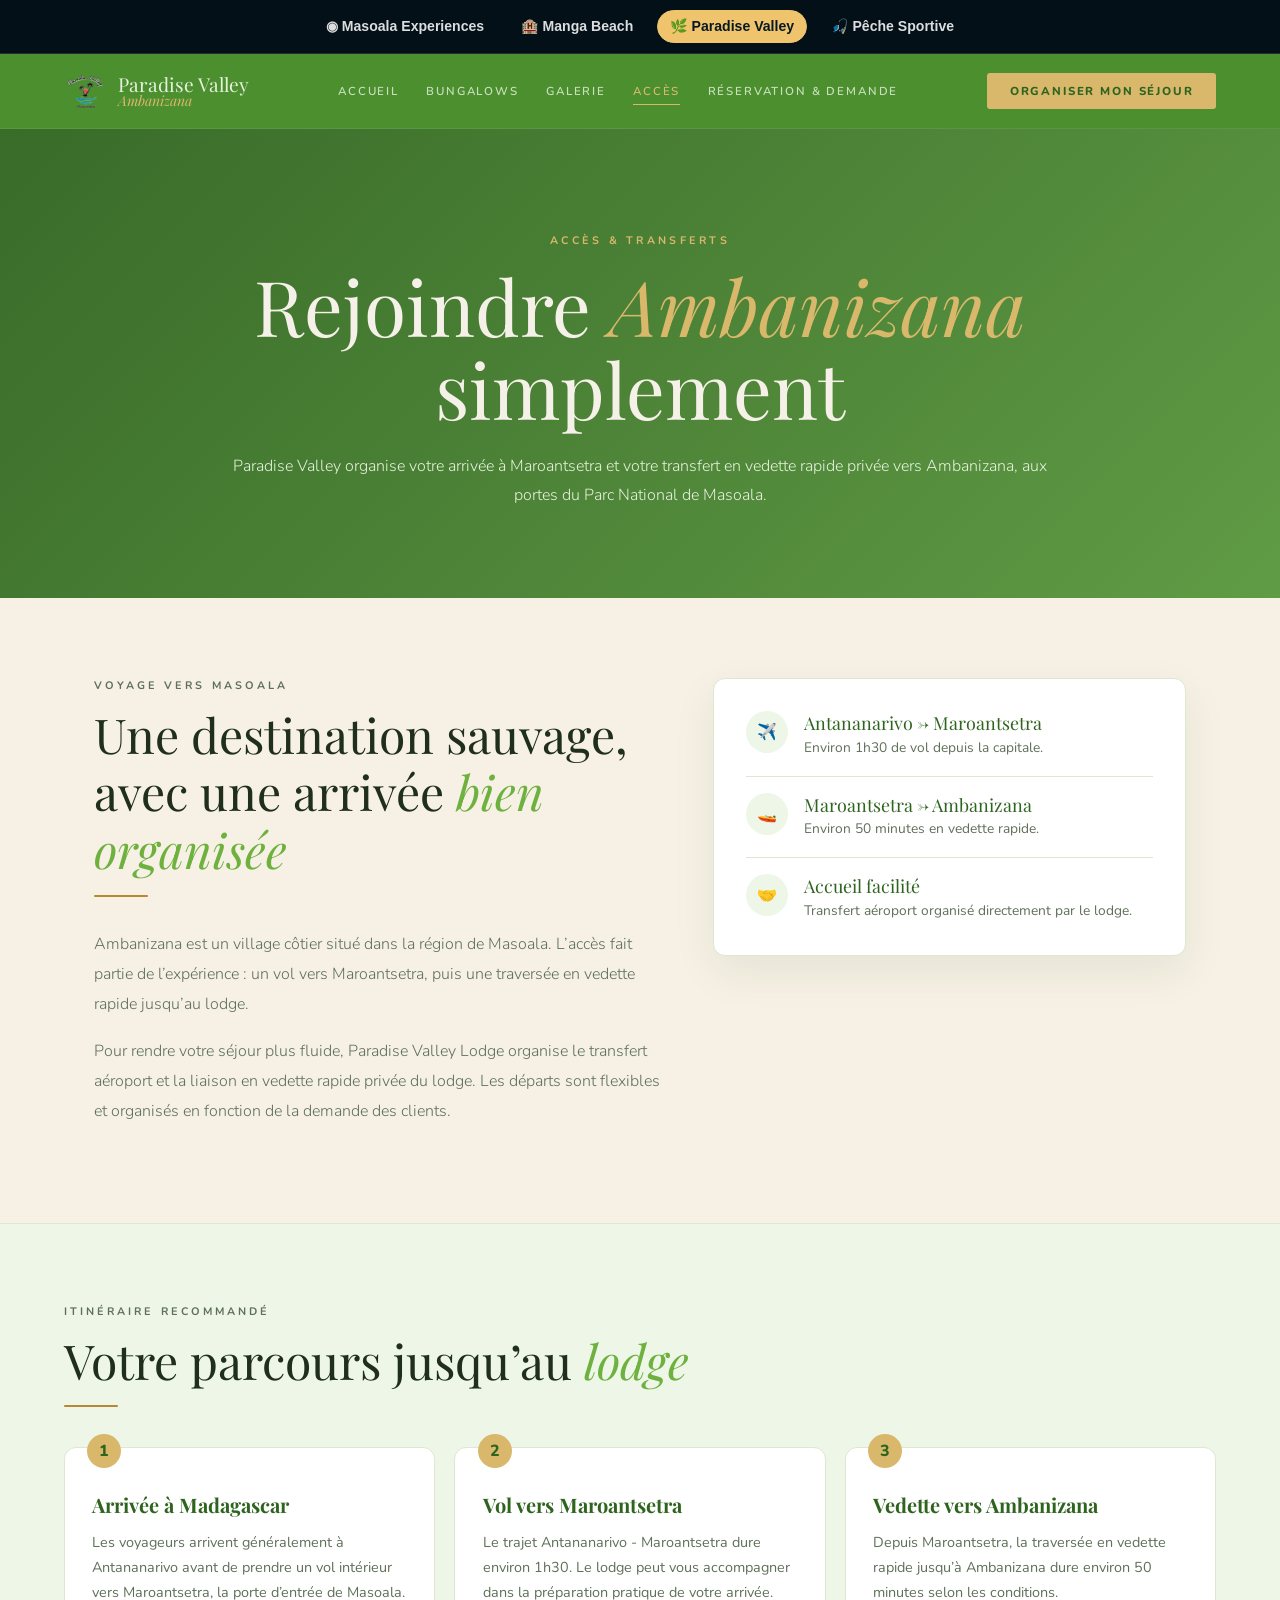
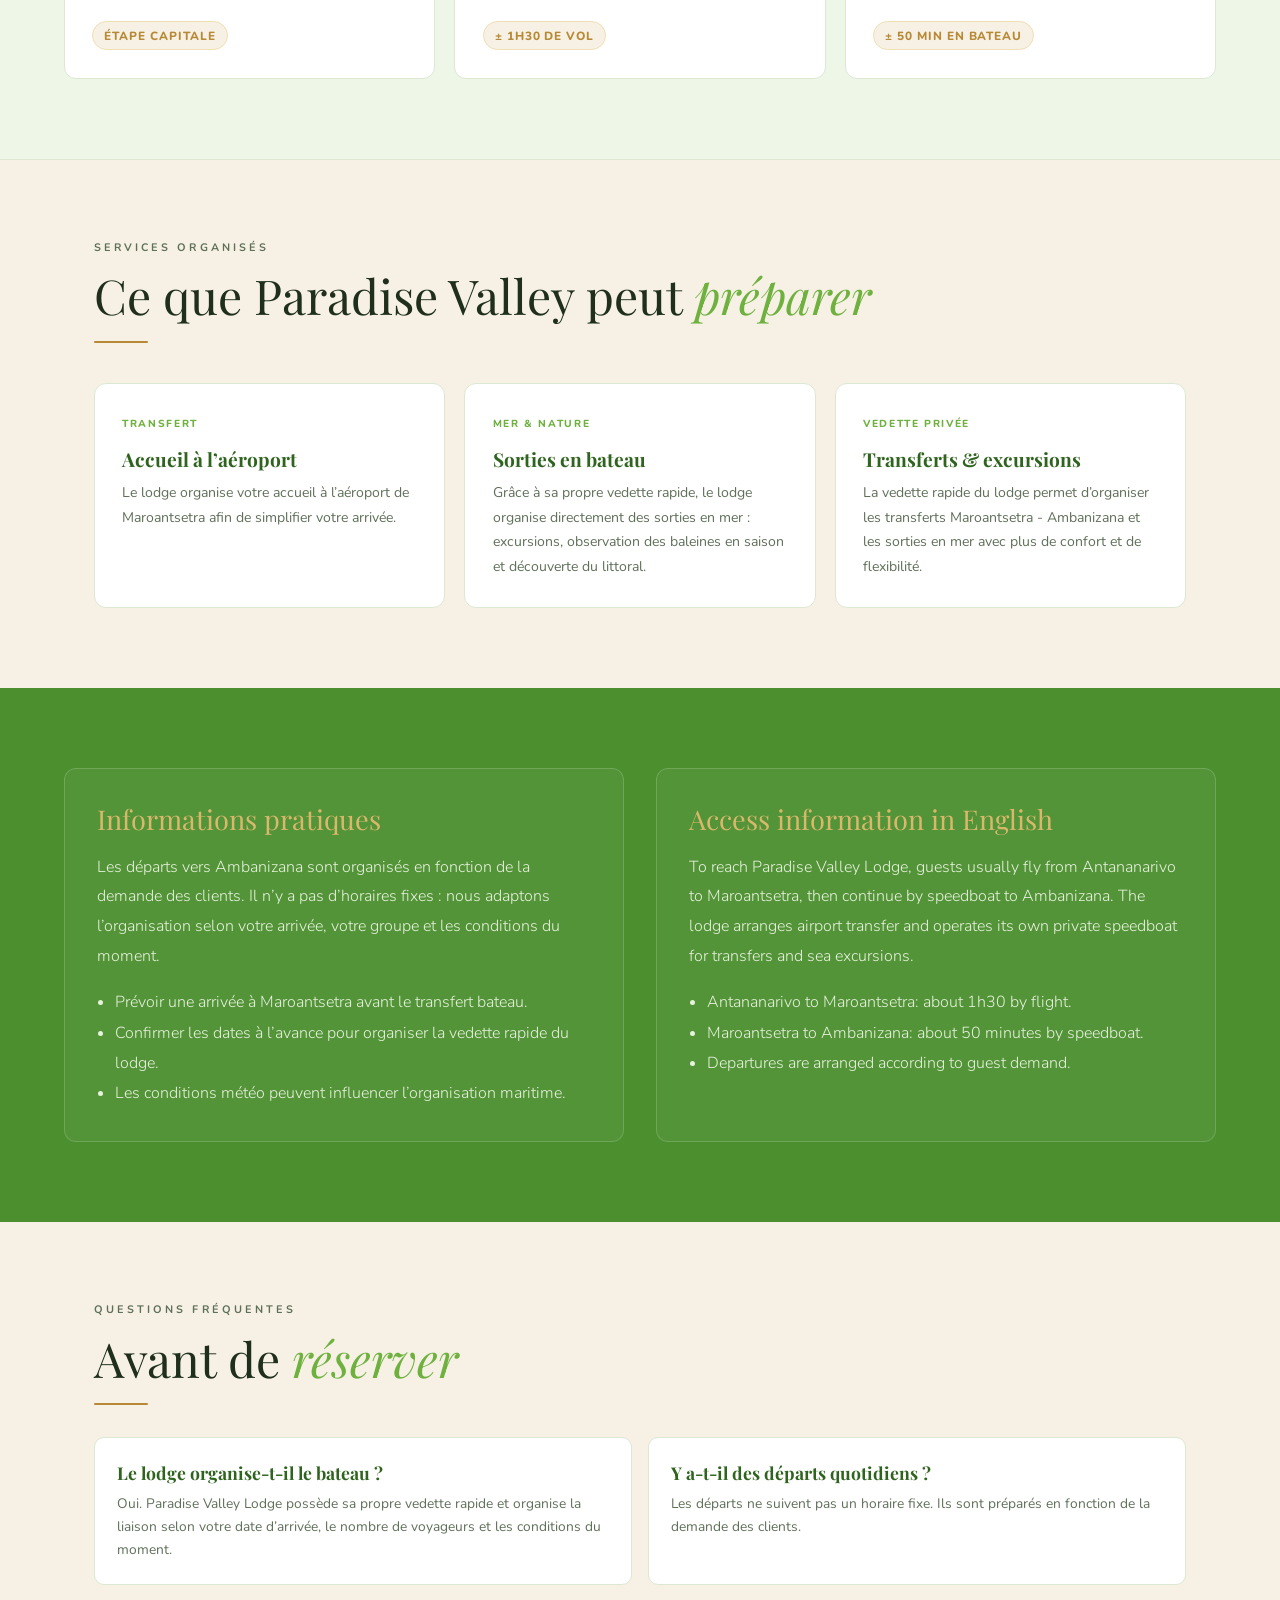
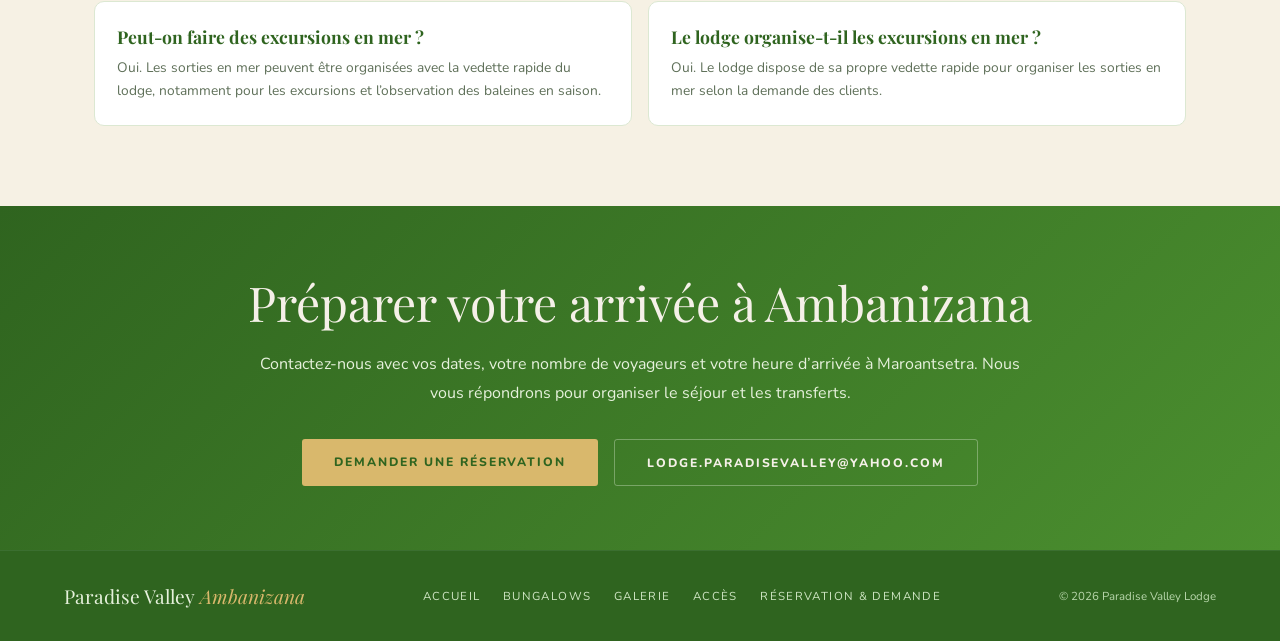
==== commit be71b193: "Add files via upload" ====
--- a/acces.html
+++ b/acces.html
@@ -1,10 +1,13 @@
-<!DOCTYPE html> <html lang="fr"> <head> <meta charset="utf-8"/> <meta content="width=device-width, initial-scale=1.0" name="viewport"/> <title>Accès &amp; transferts vers Ambanizana | Paradise Valley Lodge Masoala</title> <meta content="Comment rejoindre Paradise Valley Lodge à Ambanizana : vol Antananarivo-Maroantsetra, transfert aéroport, vedette rapide vers Ambanizana, excursions en mer et conseils de voyage." name="description"/> <meta content="Ambanizana, Masoala, Maroantsetra, transfert bateau, Paradise Valley Lodge, éco-lodge Madagascar, accès Masoala" name="keywords"/> <meta content="Accès &amp; transferts vers Ambanizana | Paradise Valley Lodge" property="og:title"/> <meta content="Toutes les informations pratiques pour rejoindre notre éco-lodge premium à Ambanizana, au cœur de la région de Masoala." property="og:description"/> <meta content="website" property="og:type"/> <link href="https://lodge-paradisevalley.com/acces.html" rel="canonical"/> <link href="https://fonts.googleapis.com/css2?family=Playfair+Display:ital,wght@0,400;0,700;1,400&amp;family=Nunito:wght@300;400;600;700&amp;display=swap" rel="stylesheet"/> <style>*,*::before,*::after{margin:0;padding:0;box-sizing:border-box}:root{--ocean:#4b8f2f;--ocean-mid:#6fb13f;--ocean-light:#e6f1dc;--ocean-dark:#2f641f;--sand:#d9b86c;--sand-light:#f6f1e4;--sand-dark:#b78935;--white:#fff;--text:#1f2f1c;--muted:#5f7059;--border:#dce8d2;--light:#edf6e7;--leaf:#73a843}html{scroll-behavior:smooth}body{font-family:'Nunito',sans-serif;background:var(--sand-light);color:var(--text);overflow-x:hidden}a{text-decoration:none;color:inherit}nav{position:sticky;top:0;z-index:100;display:flex;justify-content:space-between;align-items:center;padding:1rem 4rem;background:var(--ocean);border-bottom:1px solid rgba(200,232,240,.1)}.nav-logo{display:flex;align-items:center;gap:.75rem;color:var(--ocean-light)}.nav-logo-mark{width:42px;height:42px;object-fit:contain}.nav-logo-text{display:flex;flex-direction:column;line-height:1.05}.nav-logo-text strong{font-family:'Playfair Display',serif;font-size:1.2rem;font-weight:400}.nav-logo-text span{font-family:'Playfair Display',serif;font-style:italic;font-size:.88rem;color:var(--sand)}.nav-links{display:flex;gap:1.7rem;font-size:.72rem;font-weight:600;letter-spacing:.16em;text-transform:uppercase}.nav-links a{position:relative;padding:.5rem 0;color:rgba(230,241,220,.82);transition:color .2s}.nav-links a::after{content:'';position:absolute;left:0;right:0;bottom:.1rem;height:1px;background:var(--sand);transform:scaleX(0);transition:transform .25s}.nav-links a:hover,.nav-links a.active{color:var(--sand)}.nav-links a:hover::after,.nav-links a.active::after{transform:scaleX(1)}.nav-cta{background:var(--sand);color:var(--ocean-dark);padding:.65rem 1.4rem;font-size:.72rem;letter-spacing:.16em;text-transform:uppercase;font-weight:800;border-radius:3px}.hamburger{display:none;background:none;border:0;width:34px;height:30px;flex-direction:column;justify-content:center;gap:6px;cursor:pointer}.hamburger span{display:block;height:2px;background:var(--sand);border-radius:2px}.mobile-menu{display:none;position:fixed;top:70px;left:0;right:0;background:var(--ocean-dark);z-index:90;padding:1.3rem 1.5rem;border-bottom:1px solid rgba(255,255,255,.1)}.mobile-menu a{display:block;color:var(--ocean-light);padding:.75rem 0;text-transform:uppercase;letter-spacing:.16em;font-size:.75rem}.mobile-menu.open{display:block}.mob-cta{width:100%;background:var(--sand);color:var(--ocean-dark);border:0;padding:.9rem;font-weight:800;text-transform:uppercase;letter-spacing:.16em;margin-top:.5rem}.page-header{background:linear-gradient(135deg,rgba(47,100,31,.95),rgba(75,143,47,.88)),url('assets/images/hero-ambanizana.png') center/cover;padding:6.5rem 4rem 5.5rem;text-align:center;position:relative}.ph-label{font-size:.68rem;letter-spacing:.3em;text-transform:uppercase;color:var(--sand);margin-bottom:1rem;font-weight:700}.ph-title{font-family:'Playfair Display',serif;font-size:clamp(2.6rem,6vw,4.8rem);font-weight:400;color:#f5f0e8;line-height:1.08}.ph-title em{font-style:italic;color:var(--sand)}.ph-sub{max-width:820px;margin:1.4rem auto 0;color:var(--ocean-light);line-height:1.8;font-size:1rem;font-weight:300}.section{padding:5rem 4rem;max-width:1220px;margin:0 auto}.intro-grid{display:grid;grid-template-columns:1.1fr .9fr;gap:2.5rem;align-items:start}.section-label{font-size:.68rem;letter-spacing:.28em;text-transform:uppercase;color:var(--muted);margin-bottom:.8rem;font-weight:700}.section-title{font-family:'Playfair Display',serif;font-size:clamp(2rem,4vw,3rem);font-weight:400;line-height:1.2;margin-bottom:1rem}.section-title em{font-style:italic;color:var(--ocean-mid)}.sand-line{width:54px;height:2px;background:var(--sand-dark);margin:0 0 2rem;border-radius:1px}.lead{font-size:1rem;line-height:1.9;color:var(--muted);font-weight:300;margin-bottom:1rem}.highlight-card{background:#fff;border:1px solid var(--border);border-radius:12px;padding:2rem;box-shadow:0 16px 45px rgba(31,47,28,.07)}.quick-list{display:grid;gap:1rem}.quick-item{display:flex;gap:1rem;align-items:flex-start;border-bottom:1px solid var(--border);padding-bottom:1rem}.quick-item:last-child{border-bottom:0;padding-bottom:0}.quick-icon{width:42px;height:42px;border-radius:50%;background:var(--light);display:flex;align-items:center;justify-content:center;flex-shrink:0}.quick-title{font-family:'Playfair Display',serif;font-size:1.12rem;color:var(--ocean-dark);margin-bottom:.18rem}.quick-text{font-size:.86rem;color:var(--muted);line-height:1.65}.journey{background:var(--light);border-top:1px solid var(--border);border-bottom:1px solid var(--border);max-width:none}.journey-inner{max-width:1220px;margin:0 auto}.steps{display:grid;grid-template-columns:repeat(3,1fr);gap:1.2rem;margin-top:2.5rem}.step-card{background:#fff;border:1px solid var(--border);border-radius:12px;padding:1.7rem;position:relative}.step-num{position:absolute;top:-14px;left:1.4rem;background:var(--sand);color:var(--ocean-dark);width:34px;height:34px;border-radius:50%;display:flex;align-items:center;justify-content:center;font-weight:800}.step-card h3{font-family:'Playfair Display',serif;color:var(--ocean-dark);font-size:1.25rem;margin:1rem 0 .7rem}.step-card p{color:var(--muted);font-size:.9rem;line-height:1.75}.duration{display:inline-block;margin-top:1rem;background:var(--sand-light);border:1px solid var(--gold-soft,#f0dfb2);color:var(--sand-dark);padding:.35rem .7rem;border-radius:999px;font-weight:800;font-size:.74rem;text-transform:uppercase;letter-spacing:.08em}.service-grid{display:grid;grid-template-columns:repeat(3,1fr);gap:1.2rem;margin-top:2.5rem}.service-card{background:#fff;border:1px solid var(--border);border-radius:12px;padding:1.7rem}.service-card h3{font-family:'Playfair Display',serif;color:var(--ocean-dark);font-size:1.2rem;margin-bottom:.6rem}.service-card p{font-size:.88rem;color:var(--muted);line-height:1.75}.tag{display:inline-block;margin-bottom:.9rem;font-size:.64rem;letter-spacing:.16em;text-transform:uppercase;color:var(--ocean-mid);font-weight:800}.bilingual{background:var(--ocean);color:#f5f0e8;max-width:none}.bilingual-inner{max-width:1220px;margin:0 auto;display:grid;grid-template-columns:1fr 1fr;gap:2rem}.lang-card{border:1px solid rgba(230,241,220,.18);background:rgba(255,255,255,.05);border-radius:12px;padding:2rem}.lang-card h2{font-family:'Playfair Display',serif;font-size:1.7rem;font-weight:400;margin-bottom:1rem;color:var(--sand)}.lang-card p{color:var(--ocean-light);line-height:1.85;margin-bottom:1rem;font-weight:300}.lang-card ul{padding-left:1.1rem;color:var(--ocean-light);line-height:1.9;font-weight:300}.faq{display:grid;grid-template-columns:1fr 1fr;gap:1rem;margin-top:2rem}.faq-item{background:#fff;border:1px solid var(--border);border-radius:10px;padding:1.4rem}.faq-item h3{font-family:'Playfair Display',serif;color:var(--ocean-dark);font-size:1.1rem;margin-bottom:.5rem}.faq-item p{font-size:.86rem;color:var(--muted);line-height:1.7}.cta-strip{background:linear-gradient(135deg,var(--ocean-dark),var(--ocean));padding:4rem;text-align:center;color:#f5f0e8}.cta-title{font-family:'Playfair Display',serif;font-size:clamp(2rem,4vw,3rem);font-weight:400;margin-bottom:1rem}.cta-text{max-width:760px;margin:0 auto 2rem;color:var(--ocean-light);line-height:1.8}.cta-actions{display:flex;justify-content:center;gap:1rem;flex-wrap:wrap}.btn-primary{display:inline-block;background:var(--sand);color:var(--ocean-dark);padding:.9rem 2rem;border-radius:3px;text-transform:uppercase;letter-spacing:.16em;font-size:.76rem;font-weight:800}.btn-outline{display:inline-block;border:1px solid rgba(230,241,220,.35);color:#f5f0e8;padding:.9rem 2rem;border-radius:3px;text-transform:uppercase;letter-spacing:.16em;font-size:.76rem;font-weight:800}.btn-outline:hover{border-color:var(--sand);color:var(--sand)}footer{background:var(--ocean-dark);color:#f5f0e8;padding:2rem 4rem;display:flex;justify-content:space-between;align-items:center;flex-wrap:wrap;gap:1rem;border-top:1px solid rgba(200,232,240,.08)}.ft-logo{font-family:'Playfair Display',serif;font-size:1.2rem;color:var(--ocean-light)}.ft-logo span{font-style:italic;color:var(--sand)}.ft-links{display:flex;gap:1.4rem;font-size:.72rem;letter-spacing:.12em;text-transform:uppercase;flex-wrap:wrap}.ft-links a{color:#d0e6c4;transition:color .2s}.ft-links a:hover{color:var(--sand)}.ft-copy{font-size:.72rem;color:#b9d7ac}@media(max-width:950px){nav{padding:1rem 1.5rem}.nav-links,.nav-cta{display:none}.hamburger{display:flex}.section{padding:3.5rem 1.5rem}.intro-grid,.steps,.service-grid,.bilingual-inner,.faq{grid-template-columns:1fr}.page-header{padding:4.5rem 1.5rem}.cta-strip{padding:3rem 1.5rem}footer{padding:2rem 1.5rem}.ft-links{gap:1rem}}.ecosystem-nav{position:relative;z-index:9999;display:flex;justify-content:center;align-items:center;gap:.65rem;flex-wrap:wrap;padding:.62rem 1rem;background:#041018;color:#fff;font-family:Arial,sans-serif;font-size:.88rem;line-height:1.2;border-bottom:1px solid rgba(255,255,255,.12)}.ecosystem-nav a{display:inline-flex;align-items:center;gap:.35rem;padding:.45rem .75rem;border-radius:999px;color:rgba(255,255,255,.86);text-decoration:none;font-weight:800;border:1px solid transparent;transition:.2s}.ecosystem-nav a:hover{background:rgba(255,255,255,.10);color:#fff}.ecosystem-nav a.active{background:#f0c36d;color:#061923;border-color:#f0c36d}@media(max-width:720px){.ecosystem-nav{justify-content:flex-start;overflow-x:auto;flex-wrap:nowrap;padding:.58rem .8rem}.ecosystem-nav a{white-space:nowrap;font-size:.82rem}}html{scroll-padding-top:0!important}body{padding-top:0!important}nav{top:0!important}.mobile-menu{top:0!important}</style> <!-- Google tag (gtag.js) -->
+<!DOCTYPE html> <html lang="fr"> <head> <meta charset="utf-8"/> <meta content="width=device-width, initial-scale=1.0" name="viewport"/> <title>Accès &amp; transferts vers Ambanizana | Paradise Valley Lodge Masoala</title> <meta content="Comment rejoindre Paradise Valley Lodge à Ambanizana : vol Antananarivo-Maroantsetra, transfert aéroport, vedette rapide vers Ambanizana, excursions en mer et conseils de voyage." name="description"/> <meta content="Ambanizana, Masoala, Maroantsetra, transfert bateau, Paradise Valley Lodge, éco-lodge Madagascar, accès Masoala" name="keywords"/> <meta content="Accès &amp; transferts vers Ambanizana | Paradise Valley Lodge" property="og:title"/> <meta content="Toutes les informations pratiques pour rejoindre notre éco-lodge premium à Ambanizana, au cœur de la région de Masoala." property="og:description"/> <meta content="website" property="og:type"/> <link href="https://lodge-paradisevalley.com/acces.html" rel="canonical"/> <link href="https://fonts.googleapis.com/css2?family=Playfair+Display:ital,wght@0,400;0,700;1,400&amp;family=Nunito:wght@300;400;600;700&amp;display=swap" rel="stylesheet"/> <style>*,*::before,*::after{margin:0;padding:0;box-sizing:border-box}:root{--ocean:#4b8f2f;--ocean-mid:#6fb13f;--ocean-light:#e6f1dc;--ocean-dark:#2f641f;--sand:#d9b86c;--sand-light:#f6f1e4;--sand-dark:#b78935;--white:#fff;--text:#1f2f1c;--muted:#5f7059;--border:#dce8d2;--light:#edf6e7;--leaf:#73a843}html{scroll-behavior:smooth}body{font-family:'Nunito',sans-serif;background:var(--sand-light);color:var(--text);overflow-x:hidden}a{text-decoration:none;color:inherit}nav{position:sticky;top:0;z-index:100;display:flex;justify-content:space-between;align-items:center;padding:1rem 4rem;background:var(--ocean);border-bottom:1px solid rgba(200,232,240,.1)}.nav-logo{display:flex;align-items:center;gap:.75rem;color:var(--ocean-light)}.nav-logo-mark{width:42px;height:42px;object-fit:contain}.nav-logo-text{display:flex;flex-direction:column;line-height:1.05}.nav-logo-text strong{font-family:'Playfair Display',serif;font-size:1.2rem;font-weight:400}.nav-logo-text span{font-family:'Playfair Display',serif;font-style:italic;font-size:.88rem;color:var(--sand)}.nav-links{display:flex;gap:1.7rem;font-size:.72rem;font-weight:600;letter-spacing:.16em;text-transform:uppercase}.nav-links a{position:relative;padding:.5rem 0;color:rgba(230,241,220,.82);transition:color .2s}.nav-links a::after{content:'';position:absolute;left:0;right:0;bottom:.1rem;height:1px;background:var(--sand);transform:scaleX(0);transition:transform .25s}.nav-links a:hover,.nav-links a.active{color:var(--sand)}.nav-links a:hover::after,.nav-links a.active::after{transform:scaleX(1)}.nav-cta{background:var(--sand);color:var(--ocean-dark);padding:.65rem 1.4rem;font-size:.72rem;letter-spacing:.16em;text-transform:uppercase;font-weight:800;border-radius:3px}.hamburger{display:none;background:none;border:0;width:34px;height:30px;flex-direction:column;justify-content:center;gap:6px;cursor:pointer}.hamburger span{display:block;height:2px;background:var(--sand);border-radius:2px}.mobile-menu{display:none;position:fixed;top:70px;left:0;right:0;background:var(--ocean-dark);z-index:90;padding:1.3rem 1.5rem;border-bottom:1px solid rgba(255,255,255,.1)}.mobile-menu a{display:block;color:var(--ocean-light);padding:.75rem 0;text-transform:uppercase;letter-spacing:.16em;font-size:.75rem}.mobile-menu.open{display:block}.mob-cta{width:100%;background:var(--sand);color:var(--ocean-dark);border:0;padding:.9rem;font-weight:800;text-transform:uppercase;letter-spacing:.16em;margin-top:.5rem}.page-header{background:linear-gradient(135deg,rgba(47,100,31,.95),rgba(75,143,47,.88)),url('assets/images/hero-ambanizana.jpg') center/cover;padding:6.5rem 4rem 5.5rem;text-align:center;position:relative}.ph-label{font-size:.68rem;letter-spacing:.3em;text-transform:uppercase;color:var(--sand);margin-bottom:1rem;font-weight:700}.ph-title{font-family:'Playfair Display',serif;font-size:clamp(2.6rem,6vw,4.8rem);font-weight:400;color:#f5f0e8;line-height:1.08}.ph-title em{font-style:italic;color:var(--sand)}.ph-sub{max-width:820px;margin:1.4rem auto 0;color:var(--ocean-light);line-height:1.8;font-size:1rem;font-weight:300}.section{padding:5rem 4rem;max-width:1220px;margin:0 auto}.intro-grid{display:grid;grid-template-columns:1.1fr .9fr;gap:2.5rem;align-items:start}.section-label{font-size:.68rem;letter-spacing:.28em;text-transform:uppercase;color:var(--muted);margin-bottom:.8rem;font-weight:700}.section-title{font-family:'Playfair Display',serif;font-size:clamp(2rem,4vw,3rem);font-weight:400;line-height:1.2;margin-bottom:1rem}.section-title em{font-style:italic;color:var(--ocean-mid)}.sand-line{width:54px;height:2px;background:var(--sand-dark);margin:0 0 2rem;border-radius:1px}.lead{font-size:1rem;line-height:1.9;color:var(--muted);font-weight:300;margin-bottom:1rem}.highlight-card{background:#fff;border:1px solid var(--border);border-radius:12px;padding:2rem;box-shadow:0 16px 45px rgba(31,47,28,.07)}.quick-list{display:grid;gap:1rem}.quick-item{display:flex;gap:1rem;align-items:flex-start;border-bottom:1px solid var(--border);padding-bottom:1rem}.quick-item:last-child{border-bottom:0;padding-bottom:0}.quick-icon{width:42px;height:42px;border-radius:50%;background:var(--light);display:flex;align-items:center;justify-content:center;flex-shrink:0}.quick-title{font-family:'Playfair Display',serif;font-size:1.12rem;color:var(--ocean-dark);margin-bottom:.18rem}.quick-text{font-size:.86rem;color:var(--muted);line-height:1.65}.journey{background:var(--light);border-top:1px solid var(--border);border-bottom:1px solid var(--border);max-width:none}.journey-inner{max-width:1220px;margin:0 auto}.steps{display:grid;grid-template-columns:repeat(3,1fr);gap:1.2rem;margin-top:2.5rem}.step-card{background:#fff;border:1px solid var(--border);border-radius:12px;padding:1.7rem;position:relative}.step-num{position:absolute;top:-14px;left:1.4rem;background:var(--sand);color:var(--ocean-dark);width:34px;height:34px;border-radius:50%;display:flex;align-items:center;justify-content:center;font-weight:800}.step-card h3{font-family:'Playfair Display',serif;color:var(--ocean-dark);font-size:1.25rem;margin:1rem 0 .7rem}.step-card p{color:var(--muted);font-size:.9rem;line-height:1.75}.duration{display:inline-block;margin-top:1rem;background:var(--sand-light);border:1px solid var(--gold-soft,#f0dfb2);color:var(--sand-dark);padding:.35rem .7rem;border-radius:999px;font-weight:800;font-size:.74rem;text-transform:uppercase;letter-spacing:.08em}.service-grid{display:grid;grid-template-columns:repeat(3,1fr);gap:1.2rem;margin-top:2.5rem}.service-card{background:#fff;border:1px solid var(--border);border-radius:12px;padding:1.7rem}.service-card h3{font-family:'Playfair Display',serif;color:var(--ocean-dark);font-size:1.2rem;margin-bottom:.6rem}.service-card p{font-size:.88rem;color:var(--muted);line-height:1.75}.tag{display:inline-block;margin-bottom:.9rem;font-size:.64rem;letter-spacing:.16em;text-transform:uppercase;color:var(--ocean-mid);font-weight:800}.bilingual{background:var(--ocean);color:#f5f0e8;max-width:none}.bilingual-inner{max-width:1220px;margin:0 auto;display:grid;grid-template-columns:1fr 1fr;gap:2rem}.lang-card{border:1px solid rgba(230,241,220,.18);background:rgba(255,255,255,.05);border-radius:12px;padding:2rem}.lang-card h2{font-family:'Playfair Display',serif;font-size:1.7rem;font-weight:400;margin-bottom:1rem;color:var(--sand)}.lang-card p{color:var(--ocean-light);line-height:1.85;margin-bottom:1rem;font-weight:300}.lang-card ul{padding-left:1.1rem;color:var(--ocean-light);line-height:1.9;font-weight:300}.faq{display:grid;grid-template-columns:1fr 1fr;gap:1rem;margin-top:2rem}.faq-item{background:#fff;border:1px solid var(--border);border-radius:10px;padding:1.4rem}.faq-item h3{font-family:'Playfair Display',serif;color:var(--ocean-dark);font-size:1.1rem;margin-bottom:.5rem}.faq-item p{font-size:.86rem;color:var(--muted);line-height:1.7}.cta-strip{background:linear-gradient(135deg,var(--ocean-dark),var(--ocean));padding:4rem;text-align:center;color:#f5f0e8}.cta-title{font-family:'Playfair Display',serif;font-size:clamp(2rem,4vw,3rem);font-weight:400;margin-bottom:1rem}.cta-text{max-width:760px;margin:0 auto 2rem;color:var(--ocean-light);line-height:1.8}.cta-actions{display:flex;justify-content:center;gap:1rem;flex-wrap:wrap}.btn-primary{display:inline-block;background:var(--sand);color:var(--ocean-dark);padding:.9rem 2rem;border-radius:3px;text-transform:uppercase;letter-spacing:.16em;font-size:.76rem;font-weight:800}.btn-outline{display:inline-block;border:1px solid rgba(230,241,220,.35);color:#f5f0e8;padding:.9rem 2rem;border-radius:3px;text-transform:uppercase;letter-spacing:.16em;font-size:.76rem;font-weight:800}.btn-outline:hover{border-color:var(--sand);color:var(--sand)}footer{background:var(--ocean-dark);color:#f5f0e8;padding:2rem 4rem;display:flex;justify-content:space-between;align-items:center;flex-wrap:wrap;gap:1rem;border-top:1px solid rgba(200,232,240,.08)}.ft-logo{font-family:'Playfair Display',serif;font-size:1.2rem;color:var(--ocean-light)}.ft-logo span{font-style:italic;color:var(--sand)}.ft-links{display:flex;gap:1.4rem;font-size:.72rem;letter-spacing:.12em;text-transform:uppercase;flex-wrap:wrap}.ft-links a{color:#d0e6c4;transition:color .2s}.ft-links a:hover{color:var(--sand)}.ft-copy{font-size:.72rem;color:#b9d7ac}@media(max-width:950px){nav{padding:1rem 1.5rem}.nav-links,.nav-cta{display:none}.hamburger{display:flex}.section{padding:3.5rem 1.5rem}.intro-grid,.steps,.service-grid,.bilingual-inner,.faq{grid-template-columns:1fr}.page-header{padding:4.5rem 1.5rem}.cta-strip{padding:3rem 1.5rem}footer{padding:2rem 1.5rem}.ft-links{gap:1rem}}.ecosystem-nav{position:relative;z-index:9999;display:flex;justify-content:center;align-items:center;gap:.65rem;flex-wrap:wrap;padding:.62rem 1rem;background:#041018;color:#fff;font-family:Arial,sans-serif;font-size:.88rem;line-height:1.2;border-bottom:1px solid rgba(255,255,255,.12)}.ecosystem-nav a{display:inline-flex;align-items:center;gap:.35rem;padding:.45rem .75rem;border-radius:999px;color:rgba(255,255,255,.86);text-decoration:none;font-weight:800;border:1px solid transparent;transition:.2s}.ecosystem-nav a:hover{background:rgba(255,255,255,.10);color:#fff}.ecosystem-nav a.active{background:#f0c36d;color:#061923;border-color:#f0c36d}@media(max-width:720px){.ecosystem-nav{justify-content:flex-start;overflow-x:auto;flex-wrap:nowrap;padding:.58rem .8rem}.ecosystem-nav a{white-space:nowrap;font-size:.82rem}}html{scroll-padding-top:0!important}body{padding-top:0!important}nav{top:0!important}.mobile-menu{top:0!important}</style> <!-- Google tag (gtag.js) -->
 <script async src="https://www.googletagmanager.com/gtag/js?id=G-XXXXXXXXXX"></script>
 <script>window.dataLayer=window.dataLayer||[];function gtag(){dataLayer.push(arguments);}gtag('js',new Date());gtag('config','G-XXXXXXXXXX');</script>
 <meta property="og:url" content="https://lodge-paradisevalley.com/acces.html"/><meta property="og:image" content="https://lodge-paradisevalley.com/assets/images/hero.webp"/><meta property="og:image:width" content="1200"/><meta property="og:image:height" content="630"/>
   <link rel="icon" href="favicon.ico">
+<script>try{if(sessionStorage.getItem("wz_splash"))document.documentElement.classList.add("wz-skip")}catch(e){}</script>
+<link rel="stylesheet" href="assets/welcome.css?v=1"/>
 </head> <body> <div class="ecosystem-nav" aria-label="Navigation écosystème Masoala"> <a href="https://masoala-experiences.com/">◉ Masoala Experiences</a> <a href="https://mangabeach-madagascar.mg/">🏨 Manga Beach</a> <a href="https://lodge-paradisevalley.com/" class="active">🌿 Paradise Valley</a> <a href="https://mangabeachfishing-masoala.com/">🎣 Pêche Sportive</a> </div> <nav> <a aria-label="Paradise Valley accueil" class="nav-logo" href="index.html"><img alt="Logo Paradise Valley" class="nav-logo-mark" src="assets/paradise-valley-logo.png"/><span class="nav-logo-text"><strong>Paradise Valley</strong><span>Ambanizana</span></span></a> <div aria-label="Navigation principale" class="nav-links"> <a href="index.html">Accueil</a> <a href="chambres.html">Bungalows</a> <a href="galerie.html">Galerie</a> <a class="active" href="acces.html">Accès</a> <a href="reservation.html">Réservation &amp; Demande</a> </div> <a class="nav-cta" href="reservation.html">Organiser mon séjour</a> <button aria-expanded="false" aria-label="Menu" class="hamburger" id="hamburger"><span></span><span></span><span></span></button> </nav> <div class="mobile-menu" id="mobile-menu"> <a href="index.html">Accueil</a> <a href="chambres.html">Bungalows</a> <a href="galerie.html">Galerie</a> <a href="acces.html">Accès</a> <a href="reservation.html">Réservation &amp; Demande</a> <a href="reservation.html"><button class="mob-cta">Organiser mon séjour</button></a> </div> <header class="page-header"> <div class="ph-label">Accès &amp; transferts</div> <h1 class="ph-title">Rejoindre <em>Ambanizana</em><br/>simplement</h1> <p class="ph-sub">Paradise Valley organise votre arrivée à Maroantsetra et votre transfert en vedette rapide privée vers Ambanizana, aux portes du Parc National de Masoala.</p> </header> <section class="section"> <div class="intro-grid"> <div> <div class="section-label">Voyage vers Masoala</div> <h2 class="section-title">Une destination sauvage, avec une arrivée <em>bien organisée</em></h2> <div class="sand-line"></div> <p class="lead">Ambanizana est un village côtier situé dans la région de Masoala. L’accès fait partie de l’expérience : un vol vers Maroantsetra, puis une traversée en vedette rapide jusqu’au lodge.</p> <p class="lead">Pour rendre votre séjour plus fluide, Paradise Valley Lodge organise le transfert aéroport et la liaison en vedette rapide privée du lodge. Les départs sont flexibles et organisés en fonction de la demande des clients.</p> </div> <aside class="highlight-card"> <div class="quick-list"> <div class="quick-item"><div class="quick-icon">✈️</div><div><div class="quick-title">Antananarivo → Maroantsetra</div><div class="quick-text">Environ 1h30 de vol depuis la capitale.</div></div></div> <div class="quick-item"><div class="quick-icon">🚤</div><div><div class="quick-title">Maroantsetra → Ambanizana</div><div class="quick-text">Environ 50 minutes en vedette rapide.</div></div></div> <div class="quick-item"><div class="quick-icon">🤝</div><div><div class="quick-title">Accueil facilité</div><div class="quick-text">Transfert aéroport organisé directement par le lodge.</div></div></div> </div> </aside> </div> </section> <section class="section journey"> <div class="journey-inner"> <div class="section-label">Itinéraire recommandé</div> <h2 class="section-title">Votre parcours jusqu’au <em>lodge</em></h2> <div class="sand-line"></div> <div class="steps"> <article class="step-card"><div class="step-num">1</div><h3>Arrivée à Madagascar</h3><p>Les voyageurs arrivent généralement à Antananarivo avant de prendre un vol intérieur vers Maroantsetra, la porte d’entrée de Masoala.</p><span class="duration">Étape capitale</span></article> <article class="step-card"><div class="step-num">2</div><h3>Vol vers Maroantsetra</h3><p>Le trajet Antananarivo - Maroantsetra dure environ 1h30. Le lodge peut vous accompagner dans la préparation pratique de votre arrivée.</p><span class="duration">± 1h30 de vol</span></article> <article class="step-card"><div class="step-num">3</div><h3>Vedette vers Ambanizana</h3><p>Depuis Maroantsetra, la traversée en vedette rapide jusqu’à Ambanizana dure environ 50 minutes selon les conditions.</p><span class="duration">± 50 min en bateau</span></article> </div> </div> </section> <section class="section"> <div class="section-label">Services organisés</div> <h2 class="section-title">Ce que Paradise Valley peut <em>préparer</em></h2> <div class="sand-line"></div> <div class="service-grid"> <article class="service-card"><span class="tag">Transfert</span><h3>Accueil à l’aéroport</h3><p>Le lodge organise votre accueil à l’aéroport de Maroantsetra afin de simplifier votre arrivée.</p></article> <article class="service-card"><span class="tag">Mer &amp; nature</span><h3>Sorties en bateau</h3><p>Grâce à sa propre vedette rapide, le lodge organise directement des sorties en mer : excursions, observation des baleines en saison et découverte du littoral.</p></article> <article class="service-card"><span class="tag">Vedette privée</span><h3>Transferts &amp; excursions</h3><p>La vedette rapide du lodge permet d’organiser les transferts Maroantsetra - Ambanizana et les sorties en mer avec plus de confort et de flexibilité.</p></article> </div> </section> <section class="section bilingual"> <div class="bilingual-inner"> <div class="lang-card"> <h2>Informations pratiques</h2> <p>Les départs vers Ambanizana sont organisés en fonction de la demande des clients. Il n’y a pas d’horaires fixes : nous adaptons l’organisation selon votre arrivée, votre groupe et les conditions du moment.</p> <ul><li>Prévoir une arrivée à Maroantsetra avant le transfert bateau.</li><li>Confirmer les dates à l’avance pour organiser la vedette rapide du lodge.</li><li>Les conditions météo peuvent influencer l’organisation maritime.</li></ul> </div> <div class="lang-card" lang="en"> <h2>Access information in English</h2> <p>To reach Paradise Valley Lodge, guests usually fly from Antananarivo to Maroantsetra, then continue by speedboat to Ambanizana. The lodge arranges airport transfer and operates its own private speedboat for transfers and sea excursions.</p> <ul><li>Antananarivo to Maroantsetra: about 1h30 by flight.</li><li>Maroantsetra to Ambanizana: about 50 minutes by speedboat.</li><li>Departures are arranged according to guest demand.</li></ul> </div> </div> </section> <section class="section"> <div class="section-label">Questions fréquentes</div> <h2 class="section-title">Avant de <em>réserver</em></h2> <div class="sand-line"></div> <div class="faq"> <article class="faq-item"><h3>Le lodge organise-t-il le bateau ?</h3><p>Oui. Paradise Valley Lodge possède sa propre vedette rapide et organise la liaison selon votre date d’arrivée, le nombre de voyageurs et les conditions du moment.</p></article> <article class="faq-item"><h3>Y a-t-il des départs quotidiens ?</h3><p>Les départs ne suivent pas un horaire fixe. Ils sont préparés en fonction de la demande des clients.</p></article> <article class="faq-item"><h3>Peut-on faire des excursions en mer ?</h3><p>Oui. Les sorties en mer peuvent être organisées avec la vedette rapide du lodge, notamment pour les excursions et l’observation des baleines en saison.</p></article> <article class="faq-item"><h3>Le lodge organise-t-il les excursions en mer ?</h3><p>Oui. Le lodge dispose de sa propre vedette rapide pour organiser les sorties en mer selon la demande des clients.</p></article> </div> </section> <section class="cta-strip"> <h2 class="cta-title">Préparer votre arrivée à Ambanizana</h2> <p class="cta-text">Contactez-nous avec vos dates, votre nombre de voyageurs et votre heure d’arrivée à Maroantsetra. Nous vous répondrons pour organiser le séjour et les transferts.</p> <div class="cta-actions"><a class="btn-primary" href="reservation.html">Demander une réservation</a><a class="btn-outline" href="mailto:lodge.paradisevalley@yahoo.com">lodge.paradisevalley@yahoo.com</a></div> </section> <footer> <div class="ft-logo">Paradise Valley <span>Ambanizana</span></div> <div class="ft-links"><a href="index.html">Accueil</a><a href="chambres.html">Bungalows</a><a href="galerie.html">Galerie</a><a href="acces.html">Accès</a><a href="reservation.html">Réservation &amp; Demande</a></div> <div class="ft-copy">© 2026 Paradise Valley Lodge</div> </footer> <script>
 const hamburger=document.getElementById('hamburger');
 const mobileMenu=document.getElementById('mobile-menu');
 if(hamburger&&mobileMenu){hamburger.addEventListener('click',()=>{mobileMenu.classList.toggle('open');hamburger.setAttribute('aria-expanded',mobileMenu.classList.contains('open'))})}
-</script> </body> </html>+</script> <script src="assets/welcome.js?v=1" defer></script>
+</body> </html>
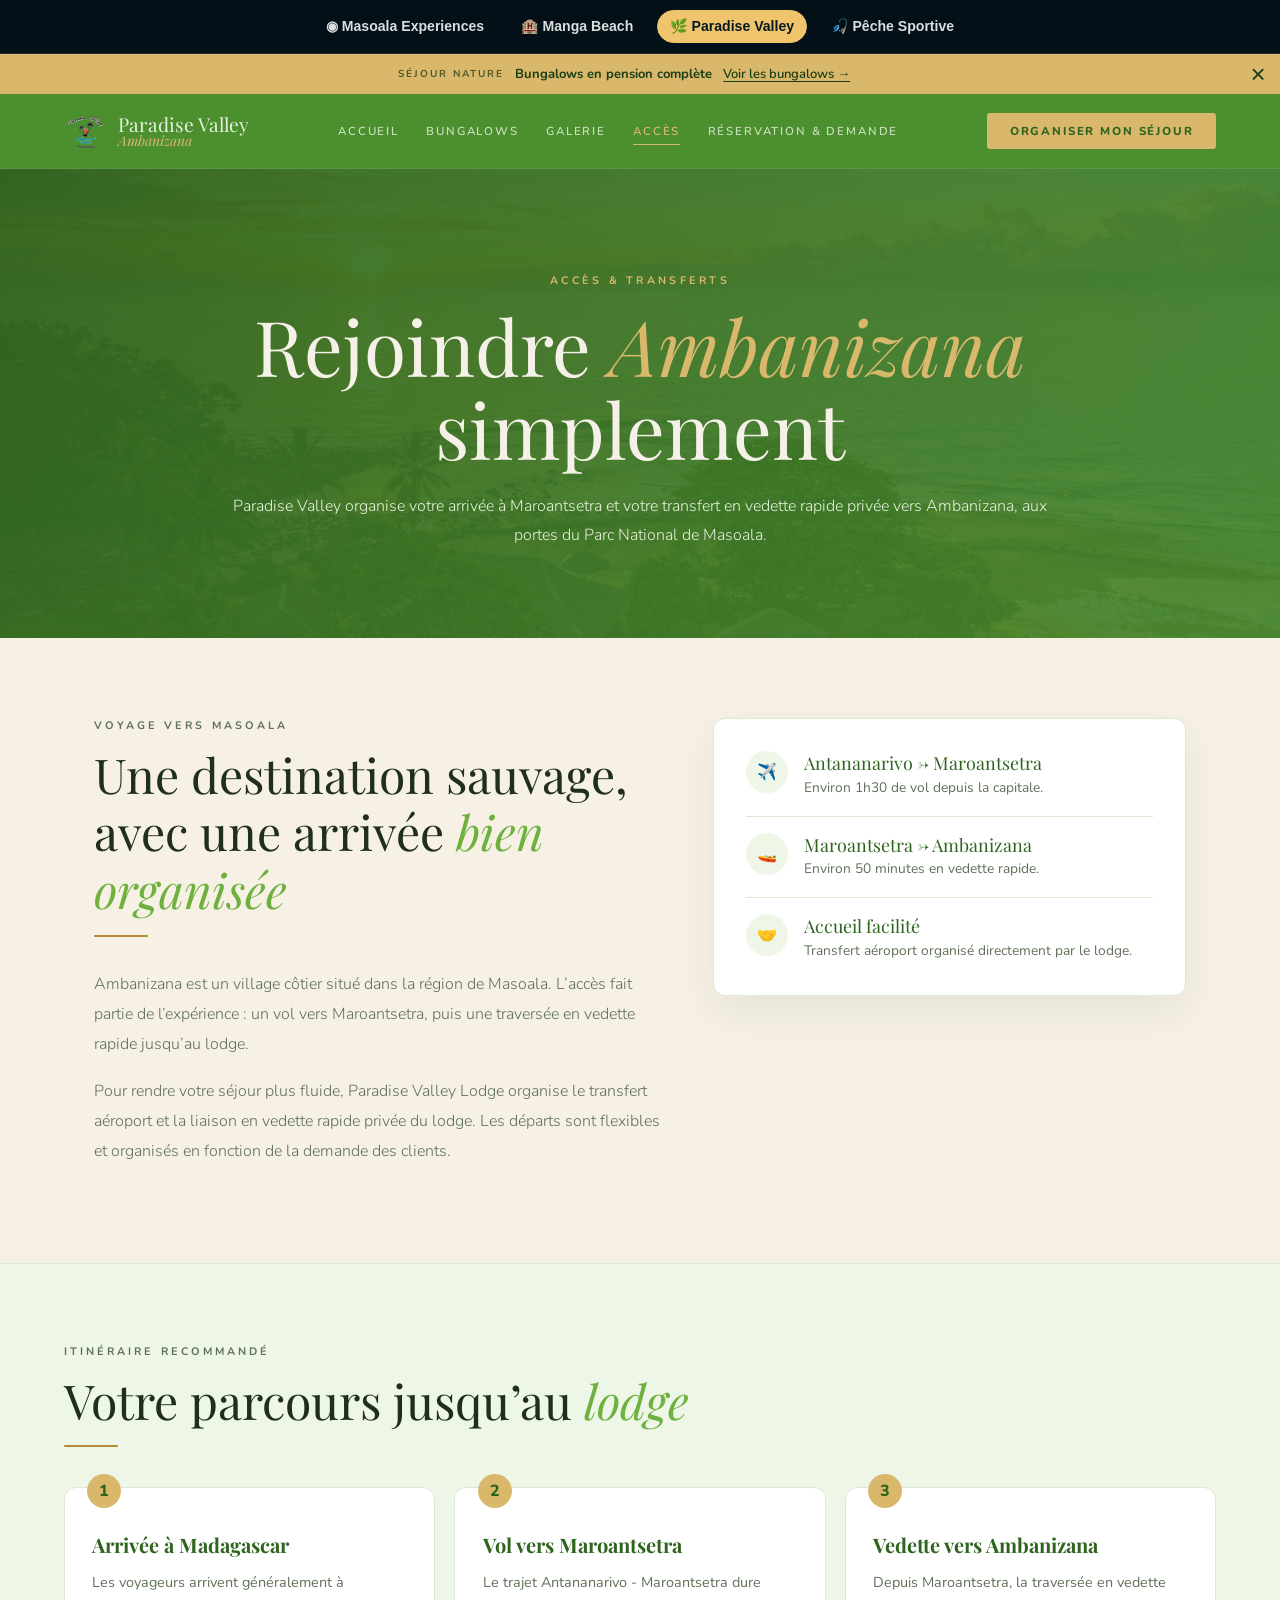
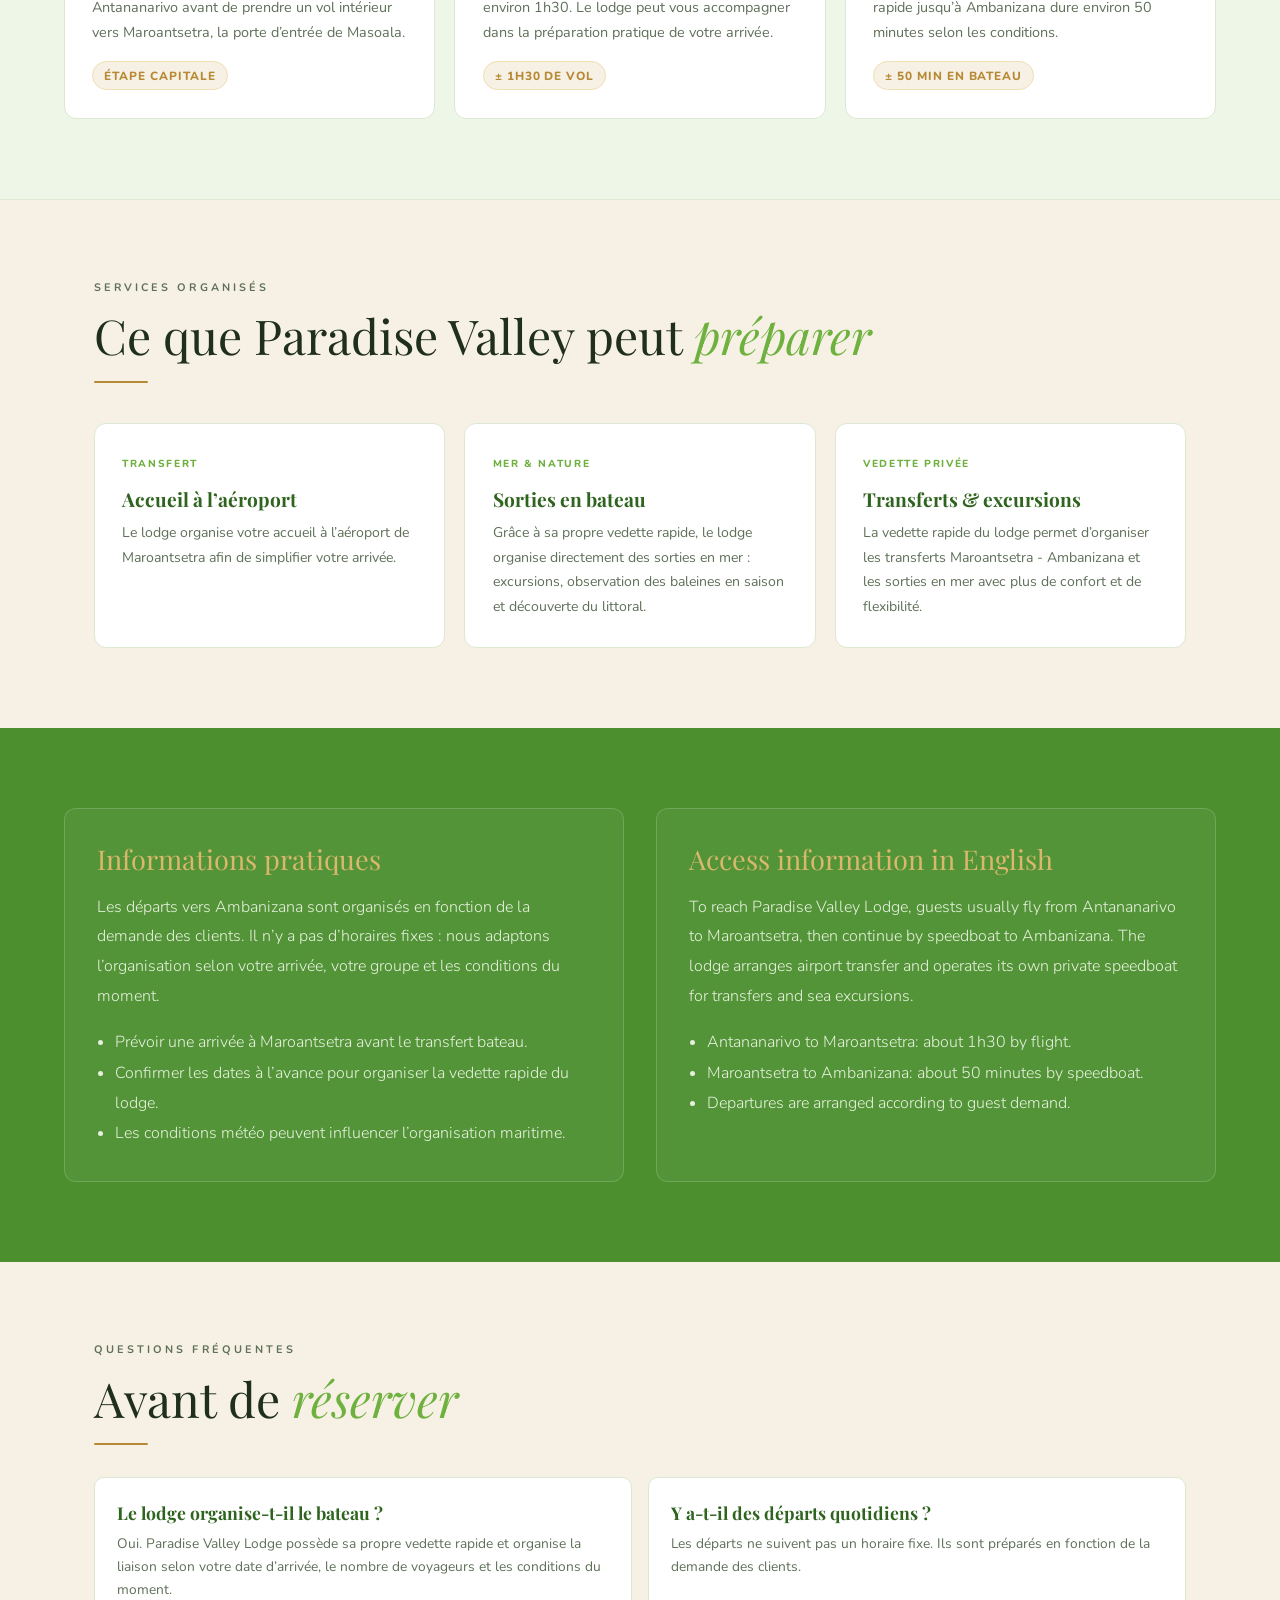
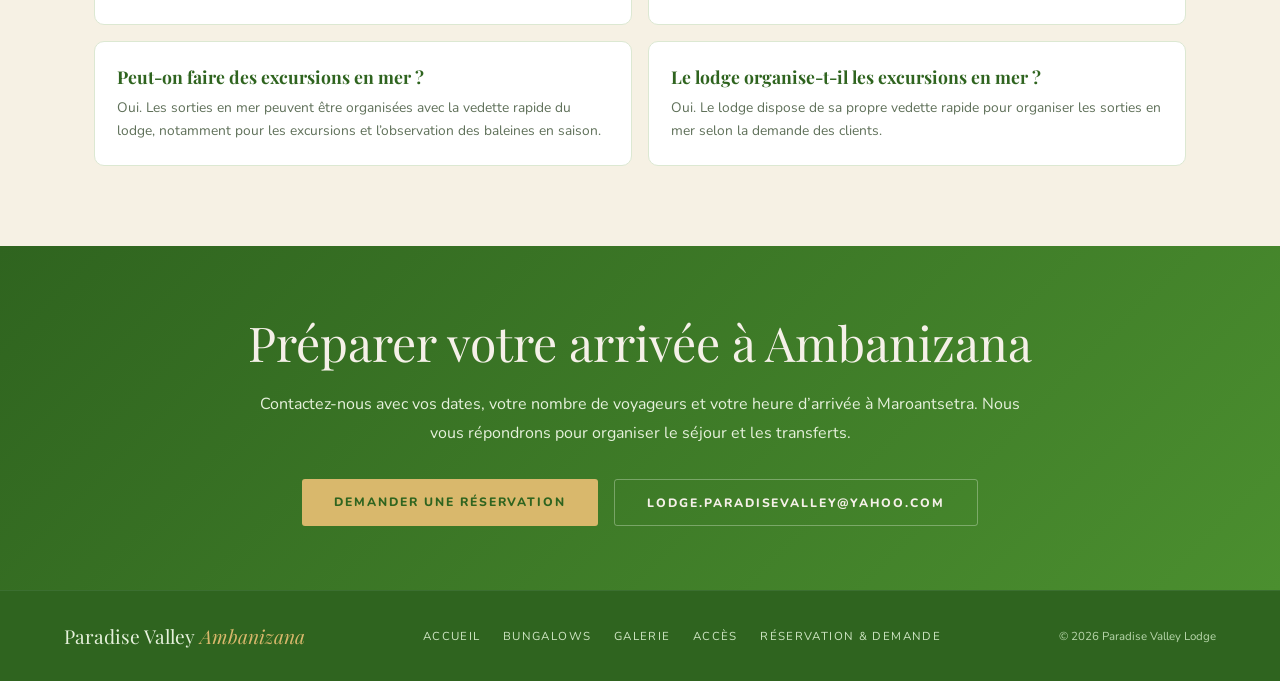
==== commit 314fa873: "Add files via upload" ====
--- a/acces.html
+++ b/acces.html
@@ -1,4 +1,4 @@
-<!DOCTYPE html> <html lang="fr"> <head> <meta charset="utf-8"/> <meta content="width=device-width, initial-scale=1.0" name="viewport"/> <title>Accès &amp; transferts vers Ambanizana | Paradise Valley Lodge Masoala</title> <meta content="Comment rejoindre Paradise Valley Lodge à Ambanizana : vol Antananarivo-Maroantsetra, transfert aéroport, vedette rapide vers Ambanizana, excursions en mer et conseils de voyage." name="description"/> <meta content="Ambanizana, Masoala, Maroantsetra, transfert bateau, Paradise Valley Lodge, éco-lodge Madagascar, accès Masoala" name="keywords"/> <meta content="Accès &amp; transferts vers Ambanizana | Paradise Valley Lodge" property="og:title"/> <meta content="Toutes les informations pratiques pour rejoindre notre éco-lodge premium à Ambanizana, au cœur de la région de Masoala." property="og:description"/> <meta content="website" property="og:type"/> <link href="https://lodge-paradisevalley.com/acces.html" rel="canonical"/> <link href="https://fonts.googleapis.com/css2?family=Playfair+Display:ital,wght@0,400;0,700;1,400&amp;family=Nunito:wght@300;400;600;700&amp;display=swap" rel="stylesheet"/> <style>*,*::before,*::after{margin:0;padding:0;box-sizing:border-box}:root{--ocean:#4b8f2f;--ocean-mid:#6fb13f;--ocean-light:#e6f1dc;--ocean-dark:#2f641f;--sand:#d9b86c;--sand-light:#f6f1e4;--sand-dark:#b78935;--white:#fff;--text:#1f2f1c;--muted:#5f7059;--border:#dce8d2;--light:#edf6e7;--leaf:#73a843}html{scroll-behavior:smooth}body{font-family:'Nunito',sans-serif;background:var(--sand-light);color:var(--text);overflow-x:hidden}a{text-decoration:none;color:inherit}nav{position:sticky;top:0;z-index:100;display:flex;justify-content:space-between;align-items:center;padding:1rem 4rem;background:var(--ocean);border-bottom:1px solid rgba(200,232,240,.1)}.nav-logo{display:flex;align-items:center;gap:.75rem;color:var(--ocean-light)}.nav-logo-mark{width:42px;height:42px;object-fit:contain}.nav-logo-text{display:flex;flex-direction:column;line-height:1.05}.nav-logo-text strong{font-family:'Playfair Display',serif;font-size:1.2rem;font-weight:400}.nav-logo-text span{font-family:'Playfair Display',serif;font-style:italic;font-size:.88rem;color:var(--sand)}.nav-links{display:flex;gap:1.7rem;font-size:.72rem;font-weight:600;letter-spacing:.16em;text-transform:uppercase}.nav-links a{position:relative;padding:.5rem 0;color:rgba(230,241,220,.82);transition:color .2s}.nav-links a::after{content:'';position:absolute;left:0;right:0;bottom:.1rem;height:1px;background:var(--sand);transform:scaleX(0);transition:transform .25s}.nav-links a:hover,.nav-links a.active{color:var(--sand)}.nav-links a:hover::after,.nav-links a.active::after{transform:scaleX(1)}.nav-cta{background:var(--sand);color:var(--ocean-dark);padding:.65rem 1.4rem;font-size:.72rem;letter-spacing:.16em;text-transform:uppercase;font-weight:800;border-radius:3px}.hamburger{display:none;background:none;border:0;width:34px;height:30px;flex-direction:column;justify-content:center;gap:6px;cursor:pointer}.hamburger span{display:block;height:2px;background:var(--sand);border-radius:2px}.mobile-menu{display:none;position:fixed;top:70px;left:0;right:0;background:var(--ocean-dark);z-index:90;padding:1.3rem 1.5rem;border-bottom:1px solid rgba(255,255,255,.1)}.mobile-menu a{display:block;color:var(--ocean-light);padding:.75rem 0;text-transform:uppercase;letter-spacing:.16em;font-size:.75rem}.mobile-menu.open{display:block}.mob-cta{width:100%;background:var(--sand);color:var(--ocean-dark);border:0;padding:.9rem;font-weight:800;text-transform:uppercase;letter-spacing:.16em;margin-top:.5rem}.page-header{background:linear-gradient(135deg,rgba(47,100,31,.95),rgba(75,143,47,.88)),url('assets/images/hero-ambanizana.jpg') center/cover;padding:6.5rem 4rem 5.5rem;text-align:center;position:relative}.ph-label{font-size:.68rem;letter-spacing:.3em;text-transform:uppercase;color:var(--sand);margin-bottom:1rem;font-weight:700}.ph-title{font-family:'Playfair Display',serif;font-size:clamp(2.6rem,6vw,4.8rem);font-weight:400;color:#f5f0e8;line-height:1.08}.ph-title em{font-style:italic;color:var(--sand)}.ph-sub{max-width:820px;margin:1.4rem auto 0;color:var(--ocean-light);line-height:1.8;font-size:1rem;font-weight:300}.section{padding:5rem 4rem;max-width:1220px;margin:0 auto}.intro-grid{display:grid;grid-template-columns:1.1fr .9fr;gap:2.5rem;align-items:start}.section-label{font-size:.68rem;letter-spacing:.28em;text-transform:uppercase;color:var(--muted);margin-bottom:.8rem;font-weight:700}.section-title{font-family:'Playfair Display',serif;font-size:clamp(2rem,4vw,3rem);font-weight:400;line-height:1.2;margin-bottom:1rem}.section-title em{font-style:italic;color:var(--ocean-mid)}.sand-line{width:54px;height:2px;background:var(--sand-dark);margin:0 0 2rem;border-radius:1px}.lead{font-size:1rem;line-height:1.9;color:var(--muted);font-weight:300;margin-bottom:1rem}.highlight-card{background:#fff;border:1px solid var(--border);border-radius:12px;padding:2rem;box-shadow:0 16px 45px rgba(31,47,28,.07)}.quick-list{display:grid;gap:1rem}.quick-item{display:flex;gap:1rem;align-items:flex-start;border-bottom:1px solid var(--border);padding-bottom:1rem}.quick-item:last-child{border-bottom:0;padding-bottom:0}.quick-icon{width:42px;height:42px;border-radius:50%;background:var(--light);display:flex;align-items:center;justify-content:center;flex-shrink:0}.quick-title{font-family:'Playfair Display',serif;font-size:1.12rem;color:var(--ocean-dark);margin-bottom:.18rem}.quick-text{font-size:.86rem;color:var(--muted);line-height:1.65}.journey{background:var(--light);border-top:1px solid var(--border);border-bottom:1px solid var(--border);max-width:none}.journey-inner{max-width:1220px;margin:0 auto}.steps{display:grid;grid-template-columns:repeat(3,1fr);gap:1.2rem;margin-top:2.5rem}.step-card{background:#fff;border:1px solid var(--border);border-radius:12px;padding:1.7rem;position:relative}.step-num{position:absolute;top:-14px;left:1.4rem;background:var(--sand);color:var(--ocean-dark);width:34px;height:34px;border-radius:50%;display:flex;align-items:center;justify-content:center;font-weight:800}.step-card h3{font-family:'Playfair Display',serif;color:var(--ocean-dark);font-size:1.25rem;margin:1rem 0 .7rem}.step-card p{color:var(--muted);font-size:.9rem;line-height:1.75}.duration{display:inline-block;margin-top:1rem;background:var(--sand-light);border:1px solid var(--gold-soft,#f0dfb2);color:var(--sand-dark);padding:.35rem .7rem;border-radius:999px;font-weight:800;font-size:.74rem;text-transform:uppercase;letter-spacing:.08em}.service-grid{display:grid;grid-template-columns:repeat(3,1fr);gap:1.2rem;margin-top:2.5rem}.service-card{background:#fff;border:1px solid var(--border);border-radius:12px;padding:1.7rem}.service-card h3{font-family:'Playfair Display',serif;color:var(--ocean-dark);font-size:1.2rem;margin-bottom:.6rem}.service-card p{font-size:.88rem;color:var(--muted);line-height:1.75}.tag{display:inline-block;margin-bottom:.9rem;font-size:.64rem;letter-spacing:.16em;text-transform:uppercase;color:var(--ocean-mid);font-weight:800}.bilingual{background:var(--ocean);color:#f5f0e8;max-width:none}.bilingual-inner{max-width:1220px;margin:0 auto;display:grid;grid-template-columns:1fr 1fr;gap:2rem}.lang-card{border:1px solid rgba(230,241,220,.18);background:rgba(255,255,255,.05);border-radius:12px;padding:2rem}.lang-card h2{font-family:'Playfair Display',serif;font-size:1.7rem;font-weight:400;margin-bottom:1rem;color:var(--sand)}.lang-card p{color:var(--ocean-light);line-height:1.85;margin-bottom:1rem;font-weight:300}.lang-card ul{padding-left:1.1rem;color:var(--ocean-light);line-height:1.9;font-weight:300}.faq{display:grid;grid-template-columns:1fr 1fr;gap:1rem;margin-top:2rem}.faq-item{background:#fff;border:1px solid var(--border);border-radius:10px;padding:1.4rem}.faq-item h3{font-family:'Playfair Display',serif;color:var(--ocean-dark);font-size:1.1rem;margin-bottom:.5rem}.faq-item p{font-size:.86rem;color:var(--muted);line-height:1.7}.cta-strip{background:linear-gradient(135deg,var(--ocean-dark),var(--ocean));padding:4rem;text-align:center;color:#f5f0e8}.cta-title{font-family:'Playfair Display',serif;font-size:clamp(2rem,4vw,3rem);font-weight:400;margin-bottom:1rem}.cta-text{max-width:760px;margin:0 auto 2rem;color:var(--ocean-light);line-height:1.8}.cta-actions{display:flex;justify-content:center;gap:1rem;flex-wrap:wrap}.btn-primary{display:inline-block;background:var(--sand);color:var(--ocean-dark);padding:.9rem 2rem;border-radius:3px;text-transform:uppercase;letter-spacing:.16em;font-size:.76rem;font-weight:800}.btn-outline{display:inline-block;border:1px solid rgba(230,241,220,.35);color:#f5f0e8;padding:.9rem 2rem;border-radius:3px;text-transform:uppercase;letter-spacing:.16em;font-size:.76rem;font-weight:800}.btn-outline:hover{border-color:var(--sand);color:var(--sand)}footer{background:var(--ocean-dark);color:#f5f0e8;padding:2rem 4rem;display:flex;justify-content:space-between;align-items:center;flex-wrap:wrap;gap:1rem;border-top:1px solid rgba(200,232,240,.08)}.ft-logo{font-family:'Playfair Display',serif;font-size:1.2rem;color:var(--ocean-light)}.ft-logo span{font-style:italic;color:var(--sand)}.ft-links{display:flex;gap:1.4rem;font-size:.72rem;letter-spacing:.12em;text-transform:uppercase;flex-wrap:wrap}.ft-links a{color:#d0e6c4;transition:color .2s}.ft-links a:hover{color:var(--sand)}.ft-copy{font-size:.72rem;color:#b9d7ac}@media(max-width:950px){nav{padding:1rem 1.5rem}.nav-links,.nav-cta{display:none}.hamburger{display:flex}.section{padding:3.5rem 1.5rem}.intro-grid,.steps,.service-grid,.bilingual-inner,.faq{grid-template-columns:1fr}.page-header{padding:4.5rem 1.5rem}.cta-strip{padding:3rem 1.5rem}footer{padding:2rem 1.5rem}.ft-links{gap:1rem}}.ecosystem-nav{position:relative;z-index:9999;display:flex;justify-content:center;align-items:center;gap:.65rem;flex-wrap:wrap;padding:.62rem 1rem;background:#041018;color:#fff;font-family:Arial,sans-serif;font-size:.88rem;line-height:1.2;border-bottom:1px solid rgba(255,255,255,.12)}.ecosystem-nav a{display:inline-flex;align-items:center;gap:.35rem;padding:.45rem .75rem;border-radius:999px;color:rgba(255,255,255,.86);text-decoration:none;font-weight:800;border:1px solid transparent;transition:.2s}.ecosystem-nav a:hover{background:rgba(255,255,255,.10);color:#fff}.ecosystem-nav a.active{background:#f0c36d;color:#061923;border-color:#f0c36d}@media(max-width:720px){.ecosystem-nav{justify-content:flex-start;overflow-x:auto;flex-wrap:nowrap;padding:.58rem .8rem}.ecosystem-nav a{white-space:nowrap;font-size:.82rem}}html{scroll-padding-top:0!important}body{padding-top:0!important}nav{top:0!important}.mobile-menu{top:0!important}</style> <!-- Google tag (gtag.js) -->
+<!DOCTYPE html> <html lang="fr"> <head> <meta charset="utf-8"/> <meta content="width=device-width, initial-scale=1.0" name="viewport"/> <title>Accès &amp; transferts vers Ambanizana | Paradise Valley Lodge Masoala</title> <meta content="Comment rejoindre Paradise Valley Lodge à Ambanizana : vol Antananarivo-Maroantsetra, transfert aéroport, vedette rapide vers Ambanizana, excursions en mer et conseils de voyage." name="description"/> <meta content="Ambanizana, Masoala, Maroantsetra, transfert bateau, Paradise Valley Lodge, éco-lodge Madagascar, accès Masoala" name="keywords"/> <meta content="Accès &amp; transferts vers Ambanizana | Paradise Valley Lodge" property="og:title"/> <meta content="Toutes les informations pratiques pour rejoindre notre éco-lodge premium à Ambanizana, au cœur de la région de Masoala." property="og:description"/> <meta content="website" property="og:type"/> <link href="https://lodge-paradisevalley.com/acces.html" rel="canonical"/> <link href="https://fonts.googleapis.com/css2?family=Playfair+Display:ital,wght@0,400;0,700;1,400&amp;family=Nunito:wght@300;400;600;700&amp;display=swap" rel="stylesheet"/> <style>*,*::before,*::after{margin:0;padding:0;box-sizing:border-box}:root{--ocean:#4b8f2f;--ocean-mid:#6fb13f;--ocean-light:#e6f1dc;--ocean-dark:#2f641f;--sand:#d9b86c;--sand-light:#f6f1e4;--sand-dark:#b78935;--white:#fff;--text:#1f2f1c;--muted:#5f7059;--border:#dce8d2;--light:#edf6e7;--leaf:#73a843}html{scroll-behavior:smooth}body{font-family:'Nunito',sans-serif;background:var(--sand-light);color:var(--text);overflow-x:hidden}a{text-decoration:none;color:inherit}nav{position:sticky;top:0;z-index:100;display:flex;justify-content:space-between;align-items:center;padding:1rem 4rem;background:var(--ocean);border-bottom:1px solid rgba(200,232,240,.1)}.nav-logo{display:flex;align-items:center;gap:.75rem;color:var(--ocean-light)}.nav-logo-mark{width:42px;height:42px;object-fit:contain}.nav-logo-text{display:flex;flex-direction:column;line-height:1.05}.nav-logo-text strong{font-family:'Playfair Display',serif;font-size:1.2rem;font-weight:400}.nav-logo-text span{font-family:'Playfair Display',serif;font-style:italic;font-size:.88rem;color:var(--sand)}.nav-links{display:flex;gap:1.7rem;font-size:.72rem;font-weight:600;letter-spacing:.16em;text-transform:uppercase}.nav-links a{position:relative;padding:.5rem 0;color:rgba(230,241,220,.82);transition:color .2s}.nav-links a::after{content:'';position:absolute;left:0;right:0;bottom:.1rem;height:1px;background:var(--sand);transform:scaleX(0);transition:transform .25s}.nav-links a:hover,.nav-links a.active{color:var(--sand)}.nav-links a:hover::after,.nav-links a.active::after{transform:scaleX(1)}.nav-cta{background:var(--sand);color:var(--ocean-dark);padding:.65rem 1.4rem;font-size:.72rem;letter-spacing:.16em;text-transform:uppercase;font-weight:800;border-radius:3px}.hamburger{display:none;background:none;border:0;width:34px;height:30px;flex-direction:column;justify-content:center;gap:6px;cursor:pointer}.hamburger span{display:block;height:2px;background:var(--sand);border-radius:2px}.mobile-menu{display:none;position:fixed;top:70px;left:0;right:0;background:var(--ocean-dark);z-index:90;padding:1.3rem 1.5rem;border-bottom:1px solid rgba(255,255,255,.1)}.mobile-menu a{display:block;color:var(--ocean-light);padding:.75rem 0;text-transform:uppercase;letter-spacing:.16em;font-size:.75rem}.mobile-menu.open{display:block}.mob-cta{width:100%;background:var(--sand);color:var(--ocean-dark);border:0;padding:.9rem;font-weight:800;text-transform:uppercase;letter-spacing:.16em;margin-top:.5rem}.page-header{background:linear-gradient(135deg,rgba(47,100,31,.95),rgba(75,143,47,.88)),url('assets/images/hero-ambanizana.jpg') center/cover;padding:6.5rem 4rem 5.5rem;text-align:center;position:relative}.ph-label{font-size:.68rem;letter-spacing:.3em;text-transform:uppercase;color:var(--sand);margin-bottom:1rem;font-weight:700}.ph-title{font-family:'Playfair Display',serif;font-size:clamp(2.6rem,6vw,4.8rem);font-weight:400;color:#f5f0e8;line-height:1.08}.ph-title em{font-style:italic;color:var(--sand)}.ph-sub{max-width:820px;margin:1.4rem auto 0;color:var(--ocean-light);line-height:1.8;font-size:1rem;font-weight:300}.section{padding:5rem 4rem;max-width:1220px;margin:0 auto}.intro-grid{display:grid;grid-template-columns:1.1fr .9fr;gap:2.5rem;align-items:start}.section-label{font-size:.68rem;letter-spacing:.28em;text-transform:uppercase;color:var(--muted);margin-bottom:.8rem;font-weight:700}.section-title{font-family:'Playfair Display',serif;font-size:clamp(2rem,4vw,3rem);font-weight:400;line-height:1.2;margin-bottom:1rem}.section-title em{font-style:italic;color:var(--ocean-mid)}.sand-line{width:54px;height:2px;background:var(--sand-dark);margin:0 0 2rem;border-radius:1px}.lead{font-size:1rem;line-height:1.9;color:var(--muted);font-weight:300;margin-bottom:1rem}.highlight-card{background:#fff;border:1px solid var(--border);border-radius:12px;padding:2rem;box-shadow:0 16px 45px rgba(31,47,28,.07)}.quick-list{display:grid;gap:1rem}.quick-item{display:flex;gap:1rem;align-items:flex-start;border-bottom:1px solid var(--border);padding-bottom:1rem}.quick-item:last-child{border-bottom:0;padding-bottom:0}.quick-icon{width:42px;height:42px;border-radius:50%;background:var(--light);display:flex;align-items:center;justify-content:center;flex-shrink:0}.quick-title{font-family:'Playfair Display',serif;font-size:1.12rem;color:var(--ocean-dark);margin-bottom:.18rem}.quick-text{font-size:.86rem;color:var(--muted);line-height:1.65}.journey{background:var(--light);border-top:1px solid var(--border);border-bottom:1px solid var(--border);max-width:none}.journey-inner{max-width:1220px;margin:0 auto}.steps{display:grid;grid-template-columns:repeat(3,1fr);gap:1.2rem;margin-top:2.5rem}.step-card{background:#fff;border:1px solid var(--border);border-radius:12px;padding:1.7rem;position:relative}.step-num{position:absolute;top:-14px;left:1.4rem;background:var(--sand);color:var(--ocean-dark);width:34px;height:34px;border-radius:50%;display:flex;align-items:center;justify-content:center;font-weight:800}.step-card h3{font-family:'Playfair Display',serif;color:var(--ocean-dark);font-size:1.25rem;margin:1rem 0 .7rem}.step-card p{color:var(--muted);font-size:.9rem;line-height:1.75}.duration{display:inline-block;margin-top:1rem;background:var(--sand-light);border:1px solid var(--gold-soft,#f0dfb2);color:var(--sand-dark);padding:.35rem .7rem;border-radius:999px;font-weight:800;font-size:.74rem;text-transform:uppercase;letter-spacing:.08em}.service-grid{display:grid;grid-template-columns:repeat(3,1fr);gap:1.2rem;margin-top:2.5rem}.service-card{background:#fff;border:1px solid var(--border);border-radius:12px;padding:1.7rem}.service-card h3{font-family:'Playfair Display',serif;color:var(--ocean-dark);font-size:1.2rem;margin-bottom:.6rem}.service-card p{font-size:.88rem;color:var(--muted);line-height:1.75}.tag{display:inline-block;margin-bottom:.9rem;font-size:.64rem;letter-spacing:.16em;text-transform:uppercase;color:var(--ocean-mid);font-weight:800}.bilingual{background:var(--ocean);color:#f5f0e8;max-width:none}.bilingual-inner{max-width:1220px;margin:0 auto;display:grid;grid-template-columns:1fr 1fr;gap:2rem}.lang-card{border:1px solid rgba(230,241,220,.18);background:rgba(255,255,255,.05);border-radius:12px;padding:2rem}.lang-card h2{font-family:'Playfair Display',serif;font-size:1.7rem;font-weight:400;margin-bottom:1rem;color:var(--sand)}.lang-card p{color:var(--ocean-light);line-height:1.85;margin-bottom:1rem;font-weight:300}.lang-card ul{padding-left:1.1rem;color:var(--ocean-light);line-height:1.9;font-weight:300}.faq{display:grid;grid-template-columns:1fr 1fr;gap:1rem;margin-top:2rem}.faq-item{background:#fff;border:1px solid var(--border);border-radius:10px;padding:1.4rem}.faq-item h3{font-family:'Playfair Display',serif;color:var(--ocean-dark);font-size:1.1rem;margin-bottom:.5rem}.faq-item p{font-size:.86rem;color:var(--muted);line-height:1.7}.cta-strip{background:linear-gradient(135deg,var(--ocean-dark),var(--ocean));padding:4rem;text-align:center;color:#f5f0e8}.cta-title{font-family:'Playfair Display',serif;font-size:clamp(2rem,4vw,3rem);font-weight:400;margin-bottom:1rem}.cta-text{max-width:760px;margin:0 auto 2rem;color:var(--ocean-light);line-height:1.8}.cta-actions{display:flex;justify-content:center;gap:1rem;flex-wrap:wrap}.btn-primary{display:inline-block;background:var(--sand);color:var(--ocean-dark);padding:.9rem 2rem;border-radius:3px;text-transform:uppercase;letter-spacing:.16em;font-size:.76rem;font-weight:800}.btn-outline{display:inline-block;border:1px solid rgba(230,241,220,.35);color:#f5f0e8;padding:.9rem 2rem;border-radius:3px;text-transform:uppercase;letter-spacing:.16em;font-size:.76rem;font-weight:800}.btn-outline:hover{border-color:var(--sand);color:var(--sand)}@media(max-width:480px){.btn-outline{max-width:100%;padding:.9rem 1rem;letter-spacing:.06em;font-size:.72rem;text-align:center;overflow-wrap:anywhere}}footer{background:var(--ocean-dark);color:#f5f0e8;padding:2rem 4rem;display:flex;justify-content:space-between;align-items:center;flex-wrap:wrap;gap:1rem;border-top:1px solid rgba(200,232,240,.08)}.ft-logo{font-family:'Playfair Display',serif;font-size:1.2rem;color:var(--ocean-light)}.ft-logo span{font-style:italic;color:var(--sand)}.ft-links{display:flex;gap:1.4rem;font-size:.72rem;letter-spacing:.12em;text-transform:uppercase;flex-wrap:wrap}.ft-links a{color:#d0e6c4;transition:color .2s}.ft-links a:hover{color:var(--sand)}.ft-copy{font-size:.72rem;color:#b9d7ac}@media(max-width:950px){nav{padding:1rem 1.5rem}.nav-links,.nav-cta{display:none}.hamburger{display:flex}.section{padding:3.5rem 1.5rem}.intro-grid,.steps,.service-grid,.bilingual-inner,.faq{grid-template-columns:1fr}.page-header{padding:4.5rem 1.5rem}.cta-strip{padding:3rem 1.5rem}footer{padding:2rem 1.5rem}.ft-links{gap:1rem}}.ecosystem-nav{position:relative;z-index:9999;display:flex;justify-content:center;align-items:center;gap:.65rem;flex-wrap:wrap;padding:.62rem 1rem;background:#041018;color:#fff;font-family:Arial,sans-serif;font-size:.88rem;line-height:1.2;border-bottom:1px solid rgba(255,255,255,.12)}.ecosystem-nav a{display:inline-flex;align-items:center;gap:.35rem;padding:.45rem .75rem;border-radius:999px;color:rgba(255,255,255,.86);text-decoration:none;font-weight:800;border:1px solid transparent;transition:.2s}.ecosystem-nav a:hover{background:rgba(255,255,255,.10);color:#fff}.ecosystem-nav a.active{background:#f0c36d;color:#061923;border-color:#f0c36d}@media(max-width:720px){.ecosystem-nav{justify-content:flex-start;overflow-x:auto;flex-wrap:nowrap;padding:.58rem .8rem}.ecosystem-nav a{white-space:nowrap;font-size:.82rem}}html{scroll-padding-top:0!important}body{padding-top:0!important}nav{top:0!important}.mobile-menu{top:0!important}</style> <!-- Google tag (gtag.js) -->
 <script async src="https://www.googletagmanager.com/gtag/js?id=G-XXXXXXXXXX"></script>
 <script>window.dataLayer=window.dataLayer||[];function gtag(){dataLayer.push(arguments);}gtag('js',new Date());gtag('config','G-XXXXXXXXXX');</script>
 <meta property="og:url" content="https://lodge-paradisevalley.com/acces.html"/><meta property="og:image" content="https://lodge-paradisevalley.com/assets/images/hero.webp"/><meta property="og:image:width" content="1200"/><meta property="og:image:height" content="630"/>
--- a/assets/welcome.css
+++ b/assets/welcome.css
@@ -0,0 +1,84 @@
+/* Welcome splash + promo card — Paradise Valley Lodge */
+:root{--wz-navy:#1c3d14;--wz-navy2:#2f641f;--wz-gold:#d9b86c;--wz-gold-l:#f0dfb2;--wz-cream:#f6f1e4}
+
+/* ---------- Écran de bienvenue ---------- */
+.wz-splash{position:fixed;inset:0;z-index:100000;display:flex;align-items:center;justify-content:center;flex-direction:column;
+  text-align:center;color:var(--wz-cream);overflow:hidden;
+  background:radial-gradient(ellipse at 50% 40%,var(--wz-navy2) 0%,var(--wz-navy) 70%);
+  animation:wzOut .7s ease 2.7s forwards}
+html.wz-skip .wz-splash{display:none}
+@keyframes wzOut{to{opacity:0;visibility:hidden;pointer-events:none}}
+.wz-splash.is-closing{animation:wzOut .5s ease forwards}
+.wz-inner{position:relative;z-index:2;padding:0 24px}
+.wz-logo{width:clamp(96px,22vw,150px);height:auto;margin:0 auto 18px;display:block;opacity:0;transform:scale(.85);
+  animation:wzIn .9s cubic-bezier(.2,.7,.2,1) .15s forwards}
+.wz-hello{font:500 12px/1 'Nunito',sans-serif;letter-spacing:.35em;text-transform:uppercase;color:var(--wz-gold);
+  opacity:0;animation:wzUp .7s ease .7s forwards}
+.wz-name{font:300 clamp(34px,8vw,64px)/1.05 'Playfair Display',serif;margin:12px 0 6px;opacity:0;animation:wzUp .8s ease .95s forwards}
+.wz-name em{font-style:italic;color:var(--wz-gold-l)}
+.wz-line{width:0;height:1px;background:var(--wz-gold);margin:14px auto;animation:wzLine .9s ease 1.2s forwards}
+.wz-tag{font:400 13px/1.5 'Nunito',sans-serif;letter-spacing:.18em;text-transform:uppercase;color:rgba(246,241,228,.75);
+  opacity:0;animation:wzUp .7s ease 1.45s forwards}
+.wz-skip-btn{position:absolute;top:18px;right:18px;z-index:3;background:none;border:1px solid rgba(217,184,108,.45);color:var(--wz-gold-l);
+  font:500 11px 'Nunito',sans-serif;letter-spacing:.2em;text-transform:uppercase;padding:8px 14px;border-radius:2px;cursor:pointer}
+.wz-skip-btn:hover{background:rgba(217,184,108,.15)}
+.wz-waves{position:absolute;left:0;right:0;bottom:0;height:90px;z-index:1;opacity:.55}
+.wz-waves svg{position:absolute;bottom:0;left:0;width:200%;height:100%;animation:wzWave 7s linear infinite}
+.wz-waves svg:nth-child(2){animation-duration:11s;animation-direction:reverse;opacity:.6}
+@keyframes wzIn{to{opacity:1;transform:none}}
+@keyframes wzUp{from{opacity:0;transform:translateY(14px)}to{opacity:1;transform:none}}
+@keyframes wzLine{to{width:88px}}
+@keyframes wzWave{to{transform:translateX(-50%)}}
+
+/* ---------- Carte promo ---------- */
+.wz-promo{position:fixed;left:16px;bottom:16px;z-index:900;width:min(340px,calc(100vw - 32px));
+  background:var(--wz-navy);color:var(--wz-cream);border:1px solid rgba(217,184,108,.4);border-radius:4px;
+  box-shadow:0 14px 40px rgba(28,61,20,.35);font-family:'Nunito',sans-serif;
+  transform:translateY(24px);opacity:0;visibility:hidden;transition:opacity .5s ease,transform .5s ease,visibility .5s}
+.wz-promo.is-open{transform:none;opacity:1;visibility:visible}
+.wz-promo-close{position:absolute;top:6px;right:8px;background:none;border:0;color:var(--wz-gold-l);font-size:22px;line-height:1;cursor:pointer;padding:4px 8px}
+.wz-slides{position:relative;min-height:128px}
+.wz-slide{position:absolute;inset:0;padding:18px 20px 12px;opacity:0;visibility:hidden;transition:opacity .45s}
+.wz-slide.is-on{opacity:1;visibility:visible;position:relative}
+.wz-kicker{font-size:10px;letter-spacing:.28em;text-transform:uppercase;color:var(--wz-gold)}
+.wz-title{font:400 22px/1.15 'Playfair Display',serif;margin:6px 24px 6px 0}
+.wz-text{font-size:13px;line-height:1.5;color:rgba(246,241,228,.8);margin-bottom:12px}
+.wz-cta{display:inline-block;background:var(--wz-gold);color:var(--wz-navy);font-weight:600;font-size:12px;letter-spacing:.12em;
+  text-transform:uppercase;text-decoration:none;padding:9px 16px;border-radius:2px}
+.wz-cta:hover{background:var(--wz-gold-l)}
+.wz-dots{display:flex;gap:6px;padding:0 20px 14px}
+.wz-dot{width:7px;height:7px;border-radius:50%;border:0;padding:0;background:rgba(246,241,228,.3);cursor:pointer}
+.wz-dot.is-on{background:var(--wz-gold)}
+
+@media (prefers-reduced-motion:reduce){
+  .wz-splash{display:none}
+  .wz-promo{transition:none}
+  .wz-waves svg{animation:none}
+}
+
+.wz-name{font-weight:400}.wz-hello,.wz-tag,.wz-kicker,.wz-skip-btn,.wz-cta{font-family:'Nunito',sans-serif}.wz-title{font-size:20px}
+
+@media(max-width:700px){.wz-promo{bottom:84px}}
+
+/* robustesse face aux styles globaux du site */
+.wz-promo .wz-dot{width:7px;height:7px;min-width:0;min-height:0;padding:0;margin:0;border-radius:50%;flex:none;display:block}
+.wz-promo .wz-promo-close{width:auto;height:auto;min-width:0;background:none}
+.wz-splash .wz-skip-btn{width:auto;height:auto}
+.wz-logo{background:#fff;border-radius:22px;padding:10px;width:clamp(88px,20vw,120px);box-shadow:0 10px 30px rgba(0,0,0,.25)}
+
+/* correctif : croix de fermeture toujours cliquable (au-dessus du contenu, zone tactile 44px) */
+.wz-promo .wz-promo-close{position:absolute;top:0;right:0;z-index:5;width:44px;height:44px;min-width:44px;display:flex;align-items:center;justify-content:center;padding:0;margin:0;font-size:28px;line-height:1;color:var(--wz-gold-l);touch-action:manipulation;-webkit-tap-highlight-color:transparent;cursor:pointer}
+.wz-promo .wz-title{margin-right:40px}
+
+/* ---------- Bannière d'offres (remplace l'ancienne carte flottante) ---------- */
+.wz-banner{position:relative;z-index:9990;display:flex;align-items:center;min-height:40px;background:var(--wz-gold);color:var(--wz-navy);font-family:'Nunito',sans-serif;font-size:13px;line-height:1.25}
+.wz-b-slides{position:relative;flex:1;height:40px;margin:0 44px 0 12px}
+.wz-b-slide{position:absolute;inset:0;display:flex;align-items:center;justify-content:center;gap:.7rem;color:inherit;text-decoration:none;white-space:nowrap;overflow:hidden;opacity:0;visibility:hidden;transition:opacity .5s ease,visibility .5s}
+.wz-b-slide.is-on{opacity:1;visibility:visible}
+.wz-b-k{font-size:10px;letter-spacing:.2em;text-transform:uppercase;font-weight:700;opacity:.75}
+.wz-b-t{font-weight:700;overflow:hidden;text-overflow:ellipsis}
+.wz-b-c{font-weight:600;text-decoration:underline;text-underline-offset:3px}
+.wz-banner .wz-b-close{position:absolute;top:0;right:0;width:44px;height:100%;min-height:40px;display:flex;align-items:center;justify-content:center;padding:0;margin:0;background:none;border:0;color:inherit;font-size:26px;line-height:1;cursor:pointer;touch-action:manipulation;-webkit-tap-highlight-color:transparent}
+@media(max-width:640px){.wz-b-k{display:none}.wz-b-slide{gap:.5rem;font-size:12.5px;justify-content:flex-start}.wz-b-slides{margin-left:14px}}
+@media(max-width:640px){.wz-b-c{display:none}.wz-b-t{min-width:0}.wz-b-t::after{content:" →";font-weight:600}}
+@media(prefers-reduced-motion:reduce){.wz-b-slide{transition:none}}
